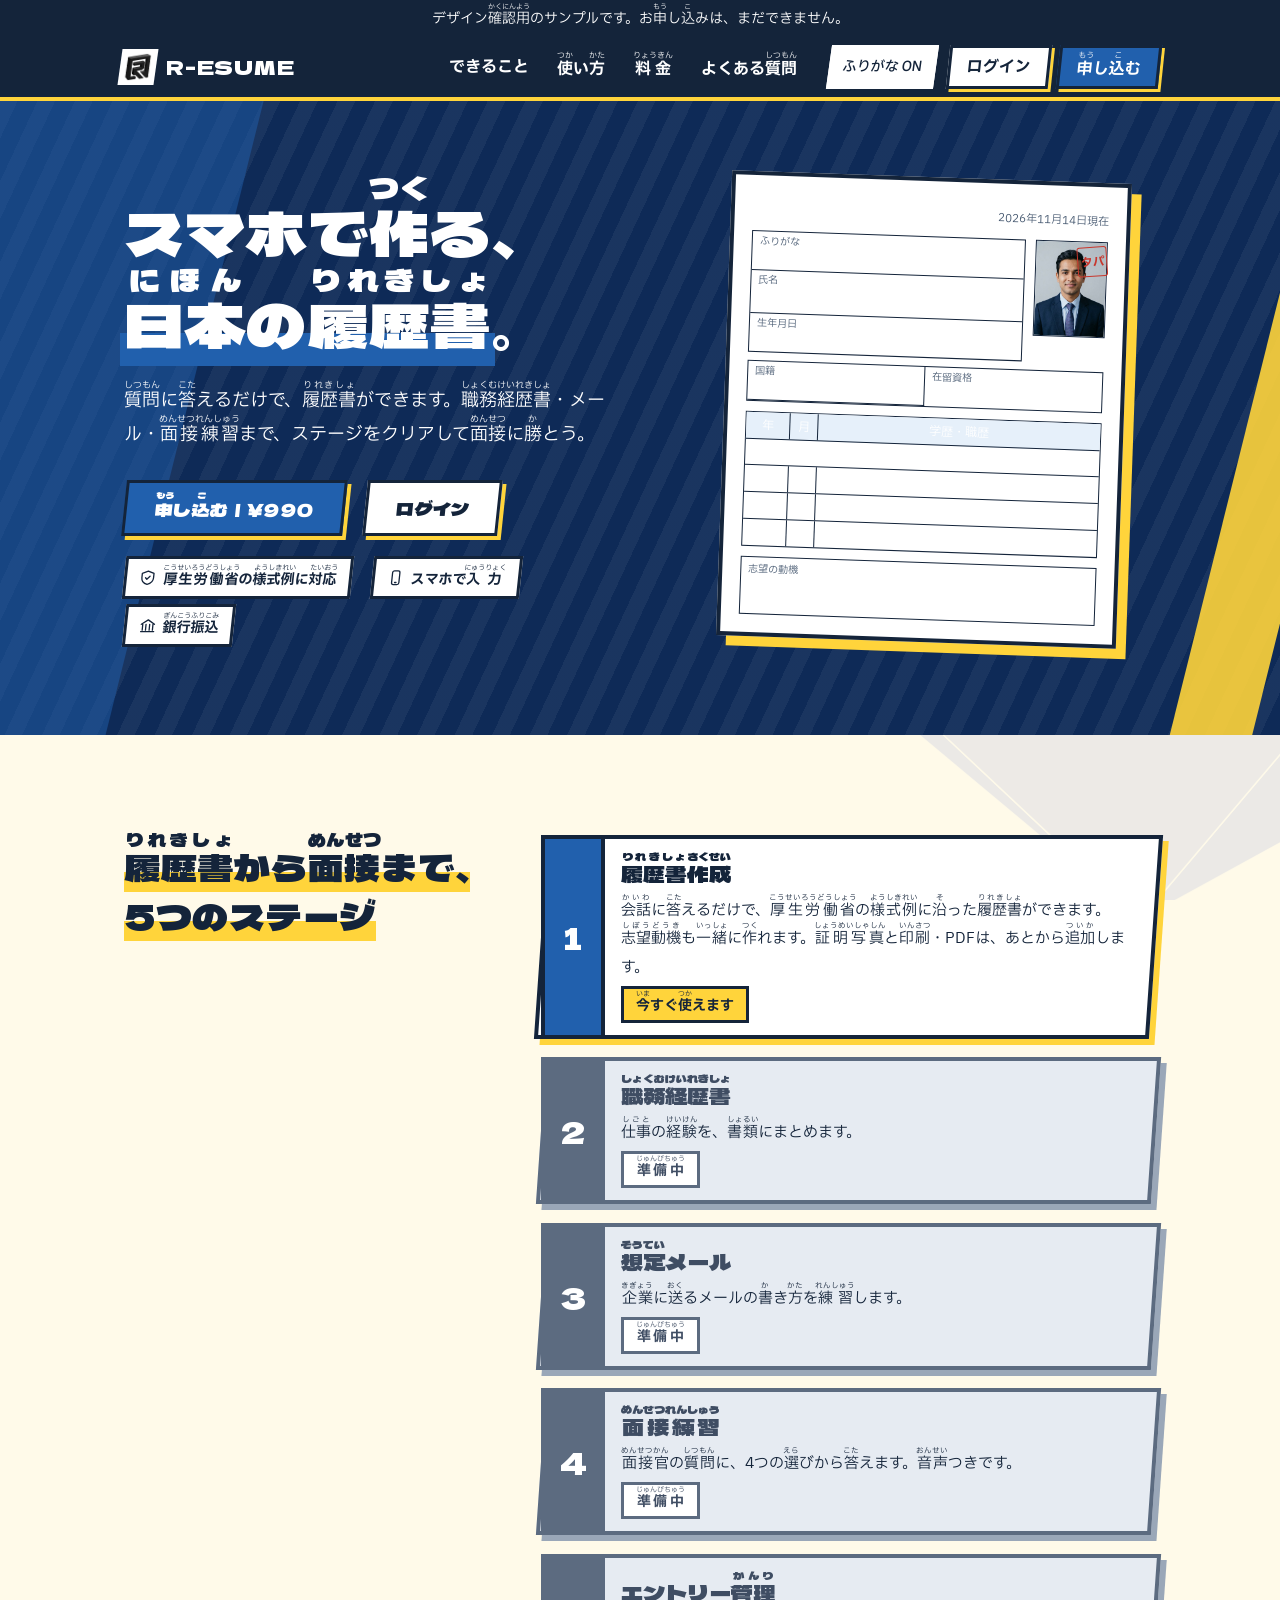
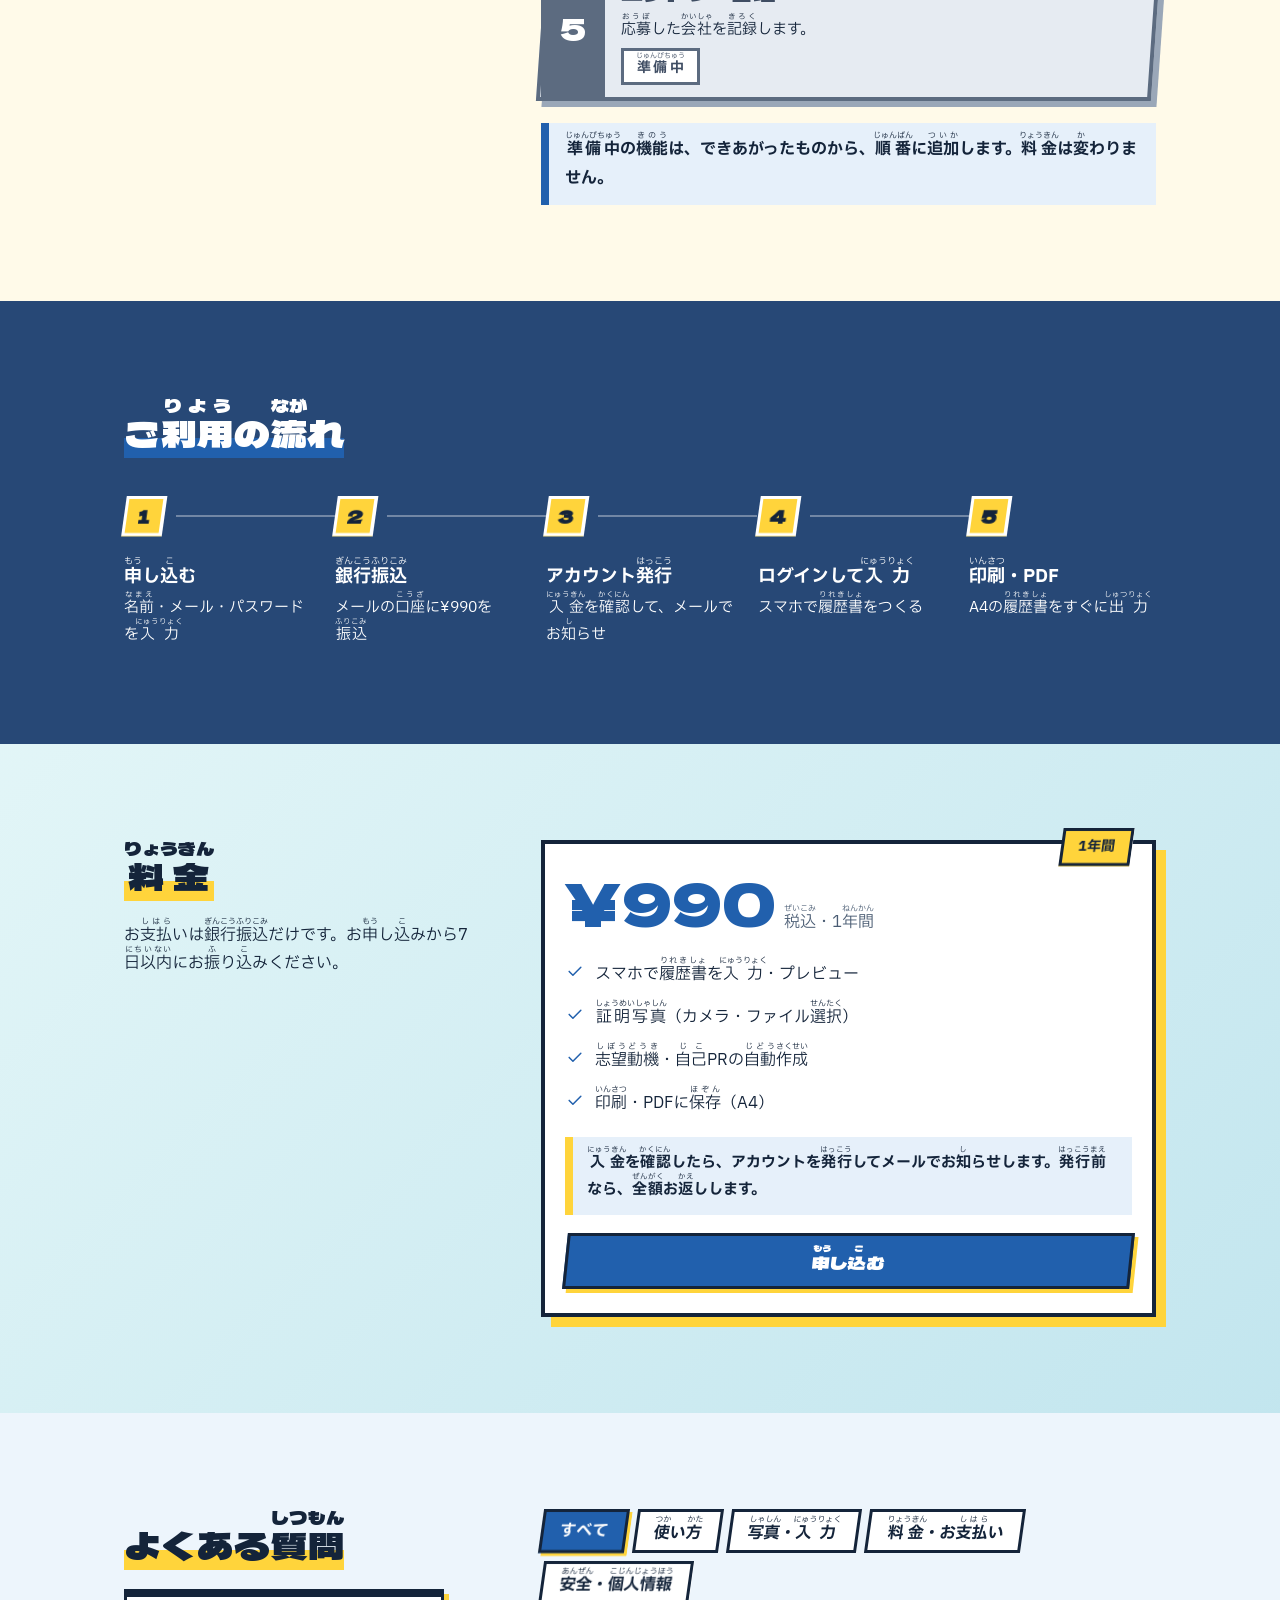
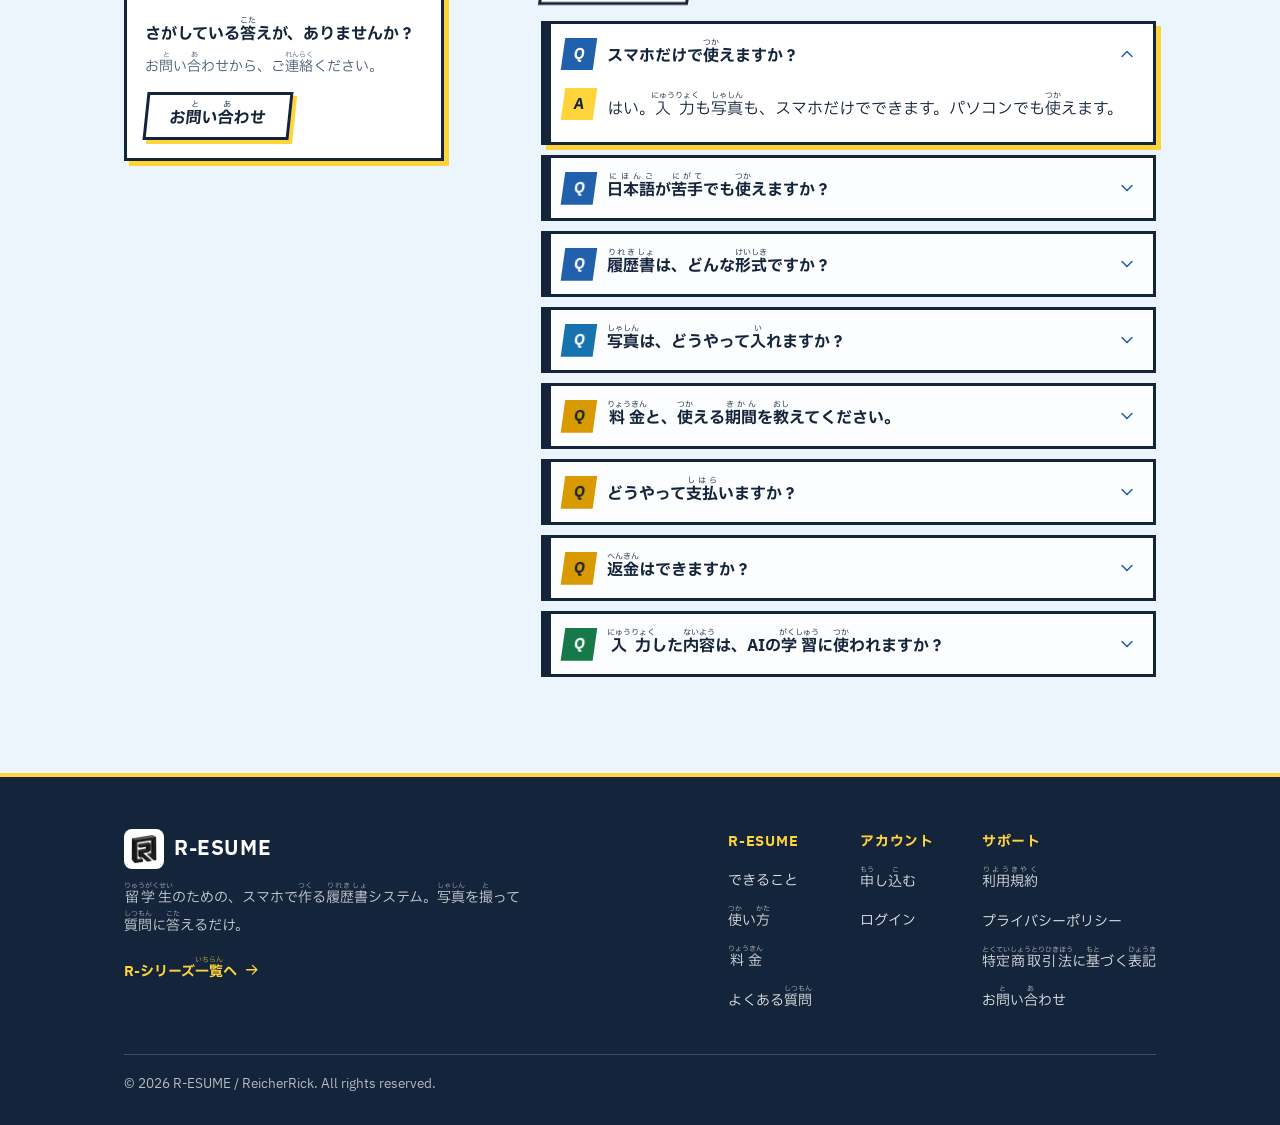
==== frontend/user/index.html @ 4d8dbf8c "管理画面に受講生の詳細履歴書の閲覧お知らせを追加" ====
<!DOCTYPE html>

<html lang="ja">
<head>
<meta charset="utf-8"/>
<meta content="width=device-width, initial-scale=1.0" name="viewport"/>
<meta content="noindex" name="robots"/>
<title data-en="R-ESUME | Automatic resume maker for international students">R-ESUME | 留学生向け 自動履歴書作成システム</title>
<meta content="R-ESUME（レジュメ）は、留学生のための履歴書作成システムです。スマホで写真を撮って、質問に答えるだけ。厚生労働省の様式例に沿った履歴書をつくれます。" name="description"/>
<link href="img/favicon.png" rel="icon" type="image/png"/>
<link href="https://fonts.googleapis.com" rel="preconnect"/>
<link crossorigin="" href="https://fonts.gstatic.com" rel="preconnect"/>
<link href="https://fonts.googleapis.com/css2?family=IBM+Plex+Sans+JP:wght@400;500;700&amp;family=Dela+Gothic+One&amp;display=swap" rel="stylesheet"/>
<link href="css/loading.css?v=20261115c" rel="stylesheet"/>
<link href="css/lp.css?v=20261115c" rel="stylesheet"/>
<link href="css/game.css?v=20261116b" rel="stylesheet"/>
<link href="css/lp-game.css?v=20261116b" rel="stylesheet"/>
<script src="js/i18n.js?v=20261116b"></script>
<script>
        document.documentElement.classList.add('js');
        try { if (localStorage.getItem('resume_furigana') === 'off') document.documentElement.classList.add('furigana-off'); } catch (e) {}
    </script>
</head>
<body>
<script src="js/loading.js?v=20261115c"></script>
<svg aria-hidden="true" class="sprite" height="0" width="0">
<symbol id="i-camera" viewBox="0 0 24 24"><path d="M4 8h3l2-3h6l2 3h3a1 1 0 0 1 1 1v10a1 1 0 0 1-1 1H4a1 1 0 0 1-1-1V9a1 1 0 0 1 1-1z"></path><circle cx="12" cy="13.5" r="3.5"></circle></symbol>
<symbol id="i-steps" viewBox="0 0 24 24"><path d="M9 6h11M9 12h11M9 18h11M4 6l1 1 2-2M4 12l1 1 2-2M4 18l1 1 2-2"></path></symbol>
<symbol id="i-sparkles" viewBox="0 0 24 24"><path d="M12 3l1.8 4.7L18.5 9.5l-4.7 1.8L12 16l-1.8-4.7L5.5 9.5l4.7-1.8z"></path><path d="M19 15l.8 2.2L22 18l-2.2.8L19 21l-.8-2.2L16 18l2.2-.8z"></path></symbol>
<symbol id="i-printer" viewBox="0 0 24 24"><path d="M7 9V3h10v6M7 17H5a2 2 0 0 1-2-2v-4a2 2 0 0 1 2-2h14a2 2 0 0 1 2 2v4a2 2 0 0 1-2 2h-2"></path><rect height="7" rx="1" width="10" x="7" y="14"></rect></symbol>
<symbol id="i-phone" viewBox="0 0 24 24"><rect height="19" rx="2.5" width="10" x="7" y="2.5"></rect><path d="M11 18.5h2"></path></symbol>
<symbol id="i-bank" viewBox="0 0 24 24"><path d="M3 10l9-6 9 6M5 10v8M9.5 10v8M14.5 10v8M19 10v8M3 20h18"></path></symbol>
<symbol id="i-globe" viewBox="0 0 24 24"><circle cx="12" cy="12" r="9"></circle><path d="M3 12h18M12 3c3 3 3 15 0 18M12 3c-3 3-3 15 0 18"></path></symbol>
<symbol id="i-shield" viewBox="0 0 24 24"><path d="M12 3l8 3v6c0 5-3.5 8-8 9-4.5-1-8-4-8-9V6z"></path><path d="M9 12l2 2 4-4"></path></symbol>
<symbol id="i-check" viewBox="0 0 24 24"><path d="M5 12.5l4.5 4.5L19 7.5"></path></symbol>
<symbol id="i-arrow-right" viewBox="0 0 24 24"><path d="M5 12h14M13 6l6 6-6 6"></path></symbol>
<symbol id="i-chevron" viewBox="0 0 24 24"><path d="M6 9l6 6 6-6"></path></symbol>
<symbol id="i-menu" viewBox="0 0 24 24"><path d="M4 7h16M4 12h16M4 17h16"></path></symbol>
<symbol id="i-close" viewBox="0 0 24 24"><path d="M6 6l12 12M18 6L6 18"></path></symbol>
<symbol id="i-user" viewBox="0 0 24 24"><circle cx="12" cy="8" r="4"></circle><path d="M4 21c1.5-4 4.5-6 8-6s6.5 2 8 6"></path></symbol>
</svg>
<canvas aria-hidden="true" id="bg3d"></canvas>
<div class="sample-bar"><span data-l="ja" lang="ja">デザイン<ruby>確認<rt>かくにん</rt></ruby><ruby>用<rt>よう</rt></ruby>のサンプルです。お<ruby>申<rt>もう</rt></ruby>し<ruby>込<rt>こ</rt></ruby>みは、まだできません。</span><span data-l="en" lang="en">Design preview. Applications are not open yet.</span></div>
<header class="site-header">
<div class="header-inner">
<a aria-label="R-ESUME トップへ" class="brand" data-aria-en="Go to the top of R-ESUME" href="#top"><span class="brand-mark"><img alt="" height="28" src="img/logo.png" width="24"/></span><span class="brand-name">R-ESUME</span></a>
<nav aria-label="メニュー" class="main-nav" data-aria-en="Menu">
<a href="#features"><span><span data-l="ja" lang="ja">できること</span><span data-l="en" lang="en">Features</span></span></a>
<a href="#flow"><span><span data-l="ja" lang="ja"><ruby>使<rt>つか</rt></ruby>い<ruby>方<rt>かた</rt></ruby></span><span data-l="en" lang="en">How it works</span></span></a>
<a href="#price"><span><span data-l="ja" lang="ja"><ruby>料金<rt>りょうきん</rt></ruby></span><span data-l="en" lang="en">Price</span></span></a>
<a href="#faq"><span><span data-l="ja" lang="ja">よくある<ruby>質問<rt>しつもん</rt></ruby></span><span data-l="en" lang="en">FAQ</span></span></a>
</nav>
<div class="header-tools" data-skip="">
<button aria-pressed="true" class="furi-btn" id="furiBtn" type="button"><span>ふりがな ON</span></button>
</div>
<div class="header-actions">
<a class="btn btn-secondary header-login" href="login.html"><span><span data-l="ja" lang="ja">ログイン</span><span data-l="en" lang="en">Log in</span></span></a>
<button class="btn header-login" data-open="dlgApply" type="button"><span><span data-l="ja" lang="ja"><ruby>申<rt>もう</rt></ruby>し<ruby>込<rt>こ</rt></ruby>む</span><span data-l="en" lang="en">Apply</span></span></button>
<button aria-controls="mobileMenu" aria-expanded="false" aria-label="メニューを開く" class="icon-btn" data-aria-en="Open the menu" id="menuBtn" type="button">
<svg aria-hidden="true" class="icon"><use href="#i-menu"></use></svg>
</button>
</div>
</div>
<nav aria-label="スマホ用メニュー" class="mobile-menu" data-aria-en="Menu for phones" id="mobileMenu">
<a href="#features"><span><span data-l="ja" lang="ja">できること</span><span data-l="en" lang="en">Features</span></span></a>
<a href="#flow"><span><span data-l="ja" lang="ja"><ruby>使<rt>つか</rt></ruby>い<ruby>方<rt>かた</rt></ruby></span><span data-l="en" lang="en">How it works</span></span></a>
<a href="#price"><span><span data-l="ja" lang="ja"><ruby>料金<rt>りょうきん</rt></ruby></span><span data-l="en" lang="en">Price</span></span></a>
<a href="#faq"><span><span data-l="ja" lang="ja">よくある<ruby>質問<rt>しつもん</rt></ruby></span><span data-l="en" lang="en">FAQ</span></span></a>
<a href="login.html"><span><span data-l="ja" lang="ja">ログイン</span><span data-l="en" lang="en">Log in</span></span></a>
</nav>
</header>
<main id="top">
<section class="hero">
<div class="container hero-grid">
<div data-reveal="left">
<h1><span data-l="ja" lang="ja">スマホで<ruby>作<rt>つく</rt></ruby>る、<br/><span class="hl"><ruby>日本<rt>にほん</rt></ruby>の<ruby>履歴書<rt>りれきしょ</rt></ruby></span>。</span></h1>
<p class="hero-lead"><span data-l="ja" lang="ja"><ruby>質問<rt>しつもん</rt></ruby>に<ruby>答<rt>こた</rt></ruby>えるだけで、<ruby>履歴書<rt>りれきしょ</rt></ruby>ができます。<ruby>職務経歴書<rt>しょくむけいれきしょ</rt></ruby>・メール・<ruby>面接練習<rt>めんせつれんしゅう</rt></ruby>まで、ステージをクリアして<ruby>面接<rt>めんせつ</rt></ruby>に<ruby>勝<rt>か</rt></ruby>とう。</span></p>

<div class="hero-cta">
<button class="btn btn-lg" data-open="dlgApply" type="button"><span><span data-l="ja" lang="ja"><ruby>申<rt>もう</rt></ruby>し<ruby>込<rt>こ</rt></ruby>む｜¥990</span><span data-l="en" lang="en">Apply | ¥990</span></span></button>
<a class="btn btn-lg btn-secondary" href="login.html"><span><span data-l="ja" lang="ja">ログイン</span><span data-l="en" lang="en">Log in</span></span></a>
</div>
<ul class="hero-tags">
<li><svg aria-hidden="true" class="icon"><use href="#i-shield"></use></svg><span><span data-l="ja" lang="ja"><ruby>厚生労働省<rt>こうせいろうどうしょう</rt></ruby>の<ruby>様式例<rt>ようしきれい</rt></ruby>に<ruby>対応<rt>たいおう</rt></ruby></span><span data-l="en" lang="en">Follows the Ministry of Health, Labour and Welfare sample format</span></span></li>
<li><svg aria-hidden="true" class="icon"><use href="#i-phone"></use></svg><span><span data-l="ja" lang="ja">スマホで<ruby>入力<rt>にゅうりょく</rt></ruby></span><span data-l="en" lang="en">Fill it in on your phone</span></span></li>
<li><svg aria-hidden="true" class="icon"><use href="#i-bank"></use></svg><span><span data-l="ja" lang="ja"><ruby>銀行<rt>ぎんこう</rt></ruby><ruby>振込<rt>ふりこみ</rt></ruby></span><span data-l="en" lang="en">Bank transfer</span></span></li>
</ul>
</div>
<div aria-label="履歴書の見本。ネパール出身の学生の例。氏名、写真、国籍、在留資格、学歴・職歴、志望の動機の欄がある" class="hero-visual" data-aria-en="A sample resume for a student from Nepal, with fields for name, photo, nationality, residence status, education and work history, and motivation" data-reveal="right" role="img" style="--d:.15s">
<div aria-hidden="true" class="paper">
<div class="paper-head"><h2>履歴書</h2><span class="paper-date">2026年11月14日現在</span></div>
<div class="paper-id">
<div class="p-box">
<div class="p-cell"><small>ふりがな</small>ラム　バハドゥル　タパ</div>
<div class="p-cell"><small>氏名</small><span class="p-name">RAM BAHADUR THAPA</span>（見本）</div>
<div class="p-cell"><small>生年月日</small>2001年4月1日生</div>
</div>
<div class="p-photo"><div><svg class="icon"><use href="#i-camera"></use></svg><br/>写真<br/>30×40mm</div><img alt="" onerror="this.remove()" src="img/sample-photo.jpg?v=2"/></div>
</div>
<div class="p-box p-grid2" style="margin-top:8px">
<div class="p-cell"><small>国籍</small>ネパール</div>
<div class="p-cell"><small>在留資格</small>留学（〜2027年3月）</div>
</div>
<div class="p-table">
<div class="head"><span>年</span><span>月</span><span>学歴・職歴</span></div>
<div class="sec"><span></span><span></span><span>学歴</span></div>
<div><span>2019</span><span>3</span><span>○○高校（ネパール）卒業</span></div>
<div><span>2025</span><span>4</span><span>○○日本語学校 入学</span></div>
<div><span>2026</span><span>4</span><span>○○専門学校 入学</span></div>
</div>
<div class="p-motive"><small>志望の動機</small>日本で学んだ接客の経験を活かして、…</div>
<span class="seal">タパ</span>
</div>
</div>
</div>
</section>
<section class="section" id="features">
<div class="container section-grid">
<div class="section-head" data-reveal="left">
<h2><span data-l="ja" lang="ja"><ruby>履歴書<rt>りれきしょ</rt></ruby>から<ruby>面接<rt>めんせつ</rt></ruby>まで、5つのステージ</span></h2>

</div>
<div>
<ol class="stages">
<li><div class="stage is-open"><span class="stage-no">1</span><span class="stage-body"><span class="stage-title"><span data-l="ja" lang="ja"><ruby>履歴書<rt>りれきしょ</rt></ruby><ruby>作成<rt>さくせい</rt></ruby></span></span><span class="stage-sub"><span data-l="ja" lang="ja"><ruby>会話<rt>かいわ</rt></ruby>に<ruby>答<rt>こた</rt></ruby>えるだけで、<ruby>厚生労働省<rt>こうせいろうどうしょう</rt></ruby>の<ruby>様式例<rt>ようしきれい</rt></ruby>に<ruby>沿<rt>そ</rt></ruby>った<ruby>履歴書<rt>りれきしょ</rt></ruby>ができます。<ruby>志望動機<rt>しぼうどうき</rt></ruby>も<ruby>一緒<rt>いっしょ</rt></ruby>に<ruby>作<rt>つく</rt></ruby>れます。<ruby>証明写真<rt>しょうめいしゃしん</rt></ruby>と<ruby>印刷<rt>いんさつ</rt></ruby>・PDFは、あとから<ruby>追加<rt>ついか</rt></ruby>します。</span></span><span class="stage-tag"><span data-l="ja" lang="ja"><ruby>今<rt>いま</rt></ruby>すぐ<ruby>使<rt>つか</rt></ruby>えます</span></span></span></div></li>
<li><div class="stage is-soon"><span class="stage-no">2</span><span class="stage-body"><span class="stage-title"><span data-l="ja" lang="ja"><ruby>職務経歴書<rt>しょくむけいれきしょ</rt></ruby></span></span><span class="stage-sub"><span data-l="ja" lang="ja"><ruby>仕事<rt>しごと</rt></ruby>の<ruby>経験<rt>けいけん</rt></ruby>を、<ruby>書類<rt>しょるい</rt></ruby>にまとめます。</span></span><span class="stage-tag"><span data-l="ja" lang="ja"><ruby>準備中<rt>じゅんびちゅう</rt></ruby></span></span></span></div></li>
<li><div class="stage is-soon"><span class="stage-no">3</span><span class="stage-body"><span class="stage-title"><span data-l="ja" lang="ja"><ruby>想定<rt>そうてい</rt></ruby>メール</span></span><span class="stage-sub"><span data-l="ja" lang="ja"><ruby>企業<rt>きぎょう</rt></ruby>に<ruby>送<rt>おく</rt></ruby>るメールの<ruby>書<rt>か</rt></ruby>き<ruby>方<rt>かた</rt></ruby>を<ruby>練習<rt>れんしゅう</rt></ruby>します。</span></span><span class="stage-tag"><span data-l="ja" lang="ja"><ruby>準備中<rt>じゅんびちゅう</rt></ruby></span></span></span></div></li>
<li><div class="stage is-soon"><span class="stage-no">4</span><span class="stage-body"><span class="stage-title"><span data-l="ja" lang="ja"><ruby>面接練習<rt>めんせつれんしゅう</rt></ruby></span></span><span class="stage-sub"><span data-l="ja" lang="ja"><ruby>面接官<rt>めんせつかん</rt></ruby>の<ruby>質問<rt>しつもん</rt></ruby>に、4つの<ruby>選<rt>えら</rt></ruby>びから<ruby>答<rt>こた</rt></ruby>えます。<ruby>音声<rt>おんせい</rt></ruby>つきです。</span></span><span class="stage-tag"><span data-l="ja" lang="ja"><ruby>準備中<rt>じゅんびちゅう</rt></ruby></span></span></span></div></li>
<li><div class="stage is-soon"><span class="stage-no">5</span><span class="stage-body"><span class="stage-title"><span data-l="ja" lang="ja">エントリー<ruby>管理<rt>かんり</rt></ruby></span></span><span class="stage-sub"><span data-l="ja" lang="ja"><ruby>応募<rt>おうぼ</rt></ruby>した<ruby>会社<rt>かいしゃ</rt></ruby>を<ruby>記録<rt>きろく</rt></ruby>します。</span></span><span class="stage-tag"><span data-l="ja" lang="ja"><ruby>準備中<rt>じゅんびちゅう</rt></ruby></span></span></span></div></li>
</ol>
<p class="stage-note"><span data-l="ja" lang="ja"><ruby>準備中<rt>じゅんびちゅう</rt></ruby>の<ruby>機能<rt>きのう</rt></ruby>は、できあがったものから、<ruby>順番<rt>じゅんばん</rt></ruby>に<ruby>追加<rt>ついか</rt></ruby>します。<ruby>料金<rt>りょうきん</rt></ruby>は<ruby>変<rt>か</rt></ruby>わりません。</span></p>
</div>
</div>
</section>
<section class="section bg-dark" id="flow">
<div class="container">
<div class="section-head" data-reveal="left">
<h2><span data-l="ja" lang="ja">ご<ruby>利用<rt>りよう</rt></ruby>の<ruby>流<rt>なが</rt></ruby>れ</span><span data-l="en" lang="en">How it works</span></h2>

</div>
<ol class="flow">
<li data-reveal="up" style="--d:0.00s"><span class="no">1</span><h3><span data-l="ja" lang="ja"><ruby>申<rt>もう</rt></ruby>し<ruby>込<rt>こ</rt></ruby>む</span><span data-l="en" lang="en">Apply</span></h3><p><span data-l="ja" lang="ja"><ruby>名前<rt>なまえ</rt></ruby>・メール・パスワードを<ruby>入力<rt>にゅうりょく</rt></ruby></span><span data-l="en" lang="en">Enter your name, email and a password</span></p></li>
<li data-reveal="up" style="--d:0.10s"><span class="no">2</span><h3><span data-l="ja" lang="ja"><ruby>銀行振込<rt>ぎんこうふりこみ</rt></ruby></span><span data-l="en" lang="en">Bank transfer</span></h3><p><span data-l="ja" lang="ja">メールの<ruby>口座<rt>こうざ</rt></ruby>に¥990を<ruby>振込<rt>ふりこみ</rt></ruby></span><span data-l="en" lang="en">Transfer ¥990 to the account in the email</span></p></li>
<li data-reveal="up" style="--d:0.20s"><span class="no">3</span><h3><span data-l="ja" lang="ja">アカウント<ruby>発行<rt>はっこう</rt></ruby></span><span data-l="en" lang="en">Account issued</span></h3><p><span data-l="ja" lang="ja"><ruby>入金<rt>にゅうきん</rt></ruby>を<ruby>確認<rt>かくにん</rt></ruby>して、メールでお<ruby>知<rt>し</rt></ruby>らせ</span><span data-l="en" lang="en">We confirm your payment and let you know by email</span></p></li>
<li data-reveal="up" style="--d:0.30s"><span class="no">4</span><h3><span data-l="ja" lang="ja">ログインして<ruby>入力<rt>にゅうりょく</rt></ruby></span><span data-l="en" lang="en">Log in and fill in</span></h3><p><span data-l="ja" lang="ja">スマホで<ruby>履歴書<rt>りれきしょ</rt></ruby>をつくる</span><span data-l="en" lang="en">Make your resume on your phone</span></p></li>
<li data-reveal="up" style="--d:0.40s"><span class="no">5</span><h3><span data-l="ja" lang="ja"><ruby>印刷<rt>いんさつ</rt></ruby>・PDF</span><span data-l="en" lang="en">Print or save as PDF</span></h3><p><span data-l="ja" lang="ja">A4の<ruby>履歴書<rt>りれきしょ</rt></ruby>をすぐに<ruby>出力<rt>しゅつりょく</rt></ruby></span><span data-l="en" lang="en">Get your A4 resume right away</span></p></li>
</ol>
</div>
</section>
<section class="section" id="price">
<div class="container section-grid">
<div class="section-head" data-reveal="left">
<h2><span data-l="ja" lang="ja"><ruby>料金<rt>りょうきん</rt></ruby></span><span data-l="en" lang="en">Price</span></h2>

<p style="margin-top:16px;max-width:22em"><span data-l="ja" lang="ja">お<ruby>支払<rt>しはら</rt></ruby>いは<ruby>銀行<rt>ぎんこう</rt></ruby><ruby>振込<rt>ふりこみ</rt></ruby>だけです。お<ruby>申<rt>もう</rt></ruby>し<ruby>込<rt>こ</rt></ruby>みから7<ruby>日以内<rt>にちいない</rt></ruby>にお<ruby>振<rt>ふ</rt></ruby>り<ruby>込<rt>こ</rt></ruby>みください。</span><span data-l="en" lang="en">Payment is by bank transfer only. Please transfer within 7 days of applying.</span></p>
</div>
<div class="price-box" data-reveal="right">
<p class="price-big"><strong>¥990</strong><span><span data-l="ja" lang="ja"><ruby>税込<rt>ぜいこみ</rt></ruby>・1<ruby>年間<rt>ねんかん</rt></ruby></span><span data-l="en" lang="en">Tax included · 1 year</span></span></p>
<ul class="price-list">
<li><svg aria-hidden="true" class="icon"><use href="#i-check"></use></svg><span><span data-l="ja" lang="ja">スマホで<ruby>履歴書<rt>りれきしょ</rt></ruby>を<ruby>入力<rt>にゅうりょく</rt></ruby>・プレビュー</span><span data-l="en" lang="en">Fill in and preview your resume on your phone</span></span></li>
<li><svg aria-hidden="true" class="icon"><use href="#i-check"></use></svg><span><span data-l="ja" lang="ja"><ruby>証明写真<rt>しょうめいしゃしん</rt></ruby>（カメラ・ファイル<ruby>選択<rt>せんたく</rt></ruby>）</span><span data-l="en" lang="en">ID photo (camera or file)</span></span></li>
<li><svg aria-hidden="true" class="icon"><use href="#i-check"></use></svg><span><span data-l="ja" lang="ja"><ruby>志望<rt>しぼう</rt></ruby><ruby>動機<rt>どうき</rt></ruby>・<ruby>自己<rt>じこ</rt></ruby>PRの<ruby>自動<rt>じどう</rt></ruby><ruby>作成<rt>さくせい</rt></ruby></span><span data-l="en" lang="en">Automatic motivation and self-PR</span></span></li>
<li><svg aria-hidden="true" class="icon"><use href="#i-check"></use></svg><span><span data-l="ja" lang="ja"><ruby>印刷<rt>いんさつ</rt></ruby>・PDFに<ruby>保存<rt>ほぞん</rt></ruby>（A4）</span><span data-l="en" lang="en">Print or save as PDF (A4)</span></span></li>
</ul>
<p class="notice"><span data-l="ja" lang="ja"><ruby>入金<rt>にゅうきん</rt></ruby>を<ruby>確認<rt>かくにん</rt></ruby>したら、アカウントを<ruby>発行<rt>はっこう</rt></ruby>してメールでお<ruby>知<rt>し</rt></ruby>らせします。<ruby>発行<rt>はっこう</rt></ruby><ruby>前<rt>まえ</rt></ruby>なら、<ruby>全額<rt>ぜんがく</rt></ruby>お<ruby>返<rt>かえ</rt></ruby>しします。</span><span data-l="en" lang="en">When we confirm your payment, we issue your account and email you. Before the account is issued, we refund the full amount.</span></p>
<button class="btn btn-lg btn-block" data-open="dlgApply" type="button"><span><span data-l="ja" lang="ja"><ruby>申<rt>もう</rt></ruby>し<ruby>込<rt>こ</rt></ruby>む</span><span data-l="en" lang="en">Apply</span></span></button>
</div>
</div>
</section>
<section class="section bg-surface" id="faq">
<div class="container section-grid">
<div class="section-head" data-reveal="down">
<h2><span data-l="ja" lang="ja">よくある<ruby>質問<rt>しつもん</rt></ruby></span><span data-l="en" lang="en">FAQ</span></h2>

<div class="help-card">
<p class="help-title"><span data-l="ja" lang="ja">さがしている<ruby>答<rt>こた</rt></ruby>えが、ありませんか？</span><span data-l="en" lang="en">Cannot find your answer?</span></p>
<p class="help-text"><span data-l="ja" lang="ja">お<ruby>問<rt>と</rt></ruby>い<ruby>合<rt>あ</rt></ruby>わせから、ご<ruby>連絡<rt>れんらく</rt></ruby>ください。</span><span data-l="en" lang="en">Please contact us.</span></p>
<a class="btn btn-secondary" href="https://jprojectsriki-cpu.github.io/rikis_collection/#contact"><span><span data-l="ja" lang="ja">お<ruby>問<rt>と</rt></ruby>い<ruby>合<rt>あ</rt></ruby>わせ</span><span data-l="en" lang="en">Contact</span></span></a>
</div>
</div>
<div>
<div aria-label="質問のしぼりこみ" class="chips" data-aria-en="Filter the questions" role="group">
<button aria-pressed="true" class="chip is-on" data-filter="all" type="button"><span data-l="ja" lang="ja">すべて</span><span data-l="en" lang="en">All</span></button>
<button aria-pressed="false" class="chip" data-filter="use" type="button"><span data-l="ja" lang="ja"><ruby>使<rt>つか</rt></ruby>い<ruby>方<rt>かた</rt></ruby></span><span data-l="en" lang="en">How it works</span></button>
<button aria-pressed="false" class="chip" data-filter="photo" type="button"><span data-l="ja" lang="ja"><ruby>写真<rt>しゃしん</rt></ruby>・<ruby>入力<rt>にゅうりょく</rt></ruby></span><span data-l="en" lang="en">Photo and input</span></button>
<button aria-pressed="false" class="chip" data-filter="pay" type="button"><span data-l="ja" lang="ja"><ruby>料金<rt>りょうきん</rt></ruby>・お<ruby>支払<rt>しはら</rt></ruby>い</span><span data-l="en" lang="en">Price and payment</span></button>
<button aria-pressed="false" class="chip" data-filter="safe" type="button"><span data-l="ja" lang="ja"><ruby>安全<rt>あんぜん</rt></ruby>・<ruby>個人情報<rt>こじんじょうほう</rt></ruby></span><span data-l="en" lang="en">Safety and privacy</span></button>
</div>
<div class="faq">
<details class="qa" data-cat="use" data-reveal="left" open="" style="--d:0.00s"><summary><span aria-hidden="true" class="q-badge">Q</span><span class="q-text"><span data-l="ja" lang="ja">スマホだけで<ruby>使<rt>つか</rt></ruby>えますか？</span><span data-l="en" lang="en">Can I use it only on my phone?</span></span><svg aria-hidden="true" class="icon"><use href="#i-chevron"></use></svg></summary>
<div class="ans"><span aria-hidden="true" class="a-badge">A</span><p><span data-l="ja" lang="ja">はい。<ruby>入力<rt>にゅうりょく</rt></ruby>も<ruby>写真<rt>しゃしん</rt></ruby>も、スマホだけでできます。パソコンでも<ruby>使<rt>つか</rt></ruby>えます。</span><span data-l="en" lang="en">Yes. You can do everything on your smartphone. A PC also works.</span></p></div></details>
<details class="qa" data-cat="use" data-reveal="right" style="--d:0.06s"><summary><span aria-hidden="true" class="q-badge">Q</span><span class="q-text"><span data-l="ja" lang="ja"><ruby>日本語<rt>にほんご</rt></ruby>が<ruby>苦手<rt>にがて</rt></ruby>でも<ruby>使<rt>つか</rt></ruby>えますか？</span><span data-l="en" lang="en">Can I use it if my Japanese is weak?</span></span><svg aria-hidden="true" class="icon"><use href="#i-chevron"></use></svg></summary>
<div class="ans"><span aria-hidden="true" class="a-badge">A</span><p><span data-l="ja" lang="ja">画面は<ruby>日本語<rt>にほんご</rt></ruby>です。<ruby>漢字<rt>かんじ</rt></ruby>には、ふりがなが<ruby>付<rt>つ</rt></ruby>いています。ボタンで、いつでも<ruby>消<rt>け</rt></ruby>せます。</span><span data-l="en" lang="en">You can switch the screens between Japanese and English. In Japanese mode, you can turn furigana on and off with the button at the top.</span></p></div></details>
<details class="qa" data-cat="use" data-reveal="left" style="--d:0.12s"><summary><span aria-hidden="true" class="q-badge">Q</span><span class="q-text"><span data-l="ja" lang="ja"><ruby>履歴書<rt>りれきしょ</rt></ruby>は、どんな<ruby>形式<rt>けいしき</rt></ruby>ですか？</span><span data-l="en" lang="en">What format is the resume?</span></span><svg aria-hidden="true" class="icon"><use href="#i-chevron"></use></svg></summary>
<div class="ans"><span aria-hidden="true" class="a-badge">A</span><p><span data-l="ja" lang="ja"><ruby>厚生労働省<rt>こうせいろうどうしょう</rt></ruby>の「<ruby>履歴書<rt>りれきしょ</rt></ruby><ruby>様式例<rt>ようしきれい</rt></ruby>」（A4）に<ruby>沿<rt>そ</rt></ruby>っています。<ruby>性別<rt>せいべつ</rt></ruby><ruby>欄<rt>らん</rt></ruby>は<ruby>任意<rt>にんい</rt></ruby>で、<ruby>通勤時間<rt>つうきんじかん</rt></ruby>・<ruby>扶養家族<rt>ふようかぞく</rt></ruby>・<ruby>配偶者<rt>はいぐうしゃ</rt></ruby>の<ruby>欄<rt>らん</rt></ruby>はありません。</span><span data-l="en" lang="en">It follows the sample resume format of Japan's Ministry of Health, Labour and Welfare (A4). The gender field is optional.</span></p></div></details>
<details class="qa" data-cat="photo" data-reveal="right" style="--d:0.00s"><summary><span aria-hidden="true" class="q-badge">Q</span><span class="q-text"><span data-l="ja" lang="ja"><ruby>写真<rt>しゃしん</rt></ruby>は、どうやって<ruby>入<rt>い</rt></ruby>れますか？</span><span data-l="en" lang="en">How do I add my photo?</span></span><svg aria-hidden="true" class="icon"><use href="#i-chevron"></use></svg></summary>
<div class="ans"><span aria-hidden="true" class="a-badge">A</span><p><span data-l="ja" lang="ja">「カメラで<ruby>撮<rt>と</rt></ruby>る」か「<ruby>写真<rt>しゃしん</rt></ruby>を<ruby>選<rt>えら</rt></ruby>ぶ」のどちらかを<ruby>選<rt>えら</rt></ruby>びます。LINEなどのアプリの<ruby>中<rt>なか</rt></ruby>でカメラが<ruby>使<rt>つか</rt></ruby>えないときは、「<ruby>写真<rt>しゃしん</rt></ruby>を<ruby>選<rt>えら</rt></ruby>ぶ」を<ruby>使<rt>つか</rt></ruby>ってください。</span><span data-l="en" lang="en">Choose "take a photo" or "choose a photo". If the camera does not work inside an app such as LINE, please choose a photo from your files.</span></p></div></details>
<details class="qa" data-cat="pay" data-reveal="left" style="--d:0.06s"><summary><span aria-hidden="true" class="q-badge">Q</span><span class="q-text"><span data-l="ja" lang="ja"><ruby>料金<rt>りょうきん</rt></ruby>と、<ruby>使<rt>つか</rt></ruby>える<ruby>期間<rt>きかん</rt></ruby>を<ruby>教<rt>おし</rt></ruby>えてください。</span><span data-l="en" lang="en">What is the price, and how long can I use it?</span></span><svg aria-hidden="true" class="icon"><use href="#i-chevron"></use></svg></summary>
<div class="ans"><span aria-hidden="true" class="a-badge">A</span><p><span data-l="ja" lang="ja">¥990（<ruby>税込<rt>ぜいこみ</rt></ruby>）で、アカウントを<ruby>発行<rt>はっこう</rt></ruby>した<ruby>日<rt>ひ</rt></ruby>から1<ruby>年間<rt>ねんかん</rt></ruby>ご<ruby>利用<rt>りよう</rt></ruby>いただけます。</span><span data-l="en" lang="en">990 yen (tax included) for 1 year from the day your account is issued.</span></p></div></details>
<details class="qa" data-cat="pay" data-reveal="right" style="--d:0.12s"><summary><span aria-hidden="true" class="q-badge">Q</span><span class="q-text"><span data-l="ja" lang="ja">どうやって<ruby>支払<rt>しはら</rt></ruby>いますか？</span><span data-l="en" lang="en">How do I pay?</span></span><svg aria-hidden="true" class="icon"><use href="#i-chevron"></use></svg></summary>
<div class="ans"><span aria-hidden="true" class="a-badge">A</span><p><span data-l="ja" lang="ja"><ruby>銀行<rt>ぎんこう</rt></ruby><ruby>振込<rt>ふりこみ</rt></ruby>だけです。お<ruby>申<rt>もう</rt></ruby>し<ruby>込<rt>こ</rt></ruby>みから7<ruby>日以内<rt>にちいない</rt></ruby>にお<ruby>振<rt>ふ</rt></ruby>り<ruby>込<rt>こ</rt></ruby>みください。<ruby>入金<rt>にゅうきん</rt></ruby>を<ruby>確認<rt>かくにん</rt></ruby>したら、アカウントを<ruby>発行<rt>はっこう</rt></ruby>してメールでお<ruby>知<rt>し</rt></ruby>らせします。</span><span data-l="en" lang="en">Bank transfer only. Please pay within 7 days of applying. We will email you when your account is ready.</span></p></div></details>
<details class="qa" data-cat="pay" data-reveal="left" style="--d:0.00s"><summary><span aria-hidden="true" class="q-badge">Q</span><span class="q-text"><span data-l="ja" lang="ja"><ruby>返金<rt>へんきん</rt></ruby>はできますか？</span><span data-l="en" lang="en">Can I get a refund?</span></span><svg aria-hidden="true" class="icon"><use href="#i-chevron"></use></svg></summary>
<div class="ans"><span aria-hidden="true" class="a-badge">A</span><p><span data-l="ja" lang="ja">アカウントを<ruby>発行<rt>はっこう</rt></ruby>する<ruby>前<rt>まえ</rt></ruby>なら、<ruby>全額<rt>ぜんがく</rt></ruby>お<ruby>返<rt>かえ</rt></ruby>しします。<ruby>発行<rt>はっこう</rt></ruby><ruby>後<rt>ご</rt></ruby>は、<ruby>原則<rt>げんそく</rt></ruby>としてお<ruby>返<rt>かえ</rt></ruby>しできません。</span><span data-l="en" lang="en">Before your account is issued, we refund the full amount. After it is issued, refunds are not available in principle.</span></p></div></details>
<details class="qa" data-cat="safe" data-reveal="right" style="--d:0.06s"><summary><span aria-hidden="true" class="q-badge">Q</span><span class="q-text"><span data-l="ja" lang="ja"><ruby>入力<rt>にゅうりょく</rt></ruby>した<ruby>内容<rt>ないよう</rt></ruby>は、AIの<ruby>学習<rt>がくしゅう</rt></ruby>に<ruby>使<rt>つか</rt></ruby>われますか？</span><span data-l="en" lang="en">Is what I enter used to train AI?</span></span><svg aria-hidden="true" class="icon"><use href="#i-chevron"></use></svg></summary>
<div class="ans"><span aria-hidden="true" class="a-badge">A</span><p><span data-l="ja" lang="ja">いいえ。<ruby>入力<rt>にゅうりょく</rt></ruby>した<ruby>内容<rt>ないよう</rt></ruby>は、AIの<ruby>学習<rt>がくしゅう</rt></ruby>には<ruby>使<rt>つか</rt></ruby>いません。</span><span data-l="en" lang="en">No. What you enter is not used to train AI.</span></p></div></details>
</div>
</div>
</div>
</section>
</main>
<footer class="site-footer">
<div class="container">
<div class="footer-grid">
<div class="footer-brand">
<div class="footer-logo">
<span class="brand-mark is-small"><img alt="" height="30" src="img/logo.png" width="26"/></span>
<span class="brand-name">R-ESUME</span>
</div>
<p><span data-l="ja" lang="ja"><ruby>留学生<rt>りゅうがくせい</rt></ruby>のための、スマホで<ruby>作<rt>つく</rt></ruby>る<ruby>履歴書<rt>りれきしょ</rt></ruby>システム。<ruby>写真<rt>しゃしん</rt></ruby>を<ruby>撮<rt>と</rt></ruby>って<ruby>質問<rt>しつもん</rt></ruby>に<ruby>答<rt>こた</rt></ruby>えるだけ。</span><span data-l="en" lang="en">A resume system for international students. Take a photo, answer a few questions, and make your resume on your phone.</span></p>
<a class="footer-series" href="https://jprojectsriki-cpu.github.io/rikis_collection/"><span><span data-l="ja" lang="ja">R-シリーズ<ruby>一覧<rt>いちらん</rt></ruby>へ</span><span data-l="en" lang="en">See all R-SERIES</span></span><svg aria-hidden="true" class="icon"><use href="#i-arrow-right"></use></svg></a>
</div>
<div class="footer-col">
<p class="footer-head">R-ESUME</p>
<ul>
<li><a href="#features"><span data-l="ja" lang="ja">できること</span><span data-l="en" lang="en">Features</span></a></li>
<li><a href="#flow"><span data-l="ja" lang="ja"><ruby>使<rt>つか</rt></ruby>い<ruby>方<rt>かた</rt></ruby></span><span data-l="en" lang="en">How it works</span></a></li>
<li><a href="#price"><span data-l="ja" lang="ja"><ruby>料金<rt>りょうきん</rt></ruby></span><span data-l="en" lang="en">Price</span></a></li>
<li><a href="#faq"><span data-l="ja" lang="ja">よくある<ruby>質問<rt>しつもん</rt></ruby></span><span data-l="en" lang="en">FAQ</span></a></li>
</ul>
</div>
<div class="footer-col">
<p class="footer-head"><span data-l="ja" lang="ja">アカウント</span><span data-l="en" lang="en">Account</span></p>
<ul>
<li><button data-open="dlgApply" type="button"><span data-l="ja" lang="ja"><ruby>申<rt>もう</rt></ruby>し<ruby>込<rt>こ</rt></ruby>む</span><span data-l="en" lang="en">Apply</span></button></li>
<li><a href="login.html"><span data-l="ja" lang="ja">ログイン</span><span data-l="en" lang="en">Log in</span></a></li>
</ul>
</div>
<div class="footer-col">
<p class="footer-head"><span data-l="ja" lang="ja">サポート</span><span data-l="en" lang="en">Support</span></p>
<ul>
<li><button data-open="dlgTerms" type="button"><span data-l="ja" lang="ja"><ruby>利用<rt>りよう</rt></ruby><ruby>規約<rt>きやく</rt></ruby></span><span data-l="en" lang="en">Terms of use</span></button></li>
<li><button data-open="dlgPrivacy" type="button"><span data-l="ja" lang="ja">プライバシーポリシー</span><span data-l="en" lang="en">Privacy policy</span></button></li>
<li><button data-open="dlgLaw" type="button"><span data-l="ja" lang="ja"><ruby>特定<rt>とくてい</rt></ruby><ruby>商取引法<rt>しょうとりひきほう</rt></ruby>に<ruby>基<rt>もと</rt></ruby>づく<ruby>表記<rt>ひょうき</rt></ruby></span><span data-l="en" lang="en">Notation based on the Specified Commercial Transactions Act</span></button></li>
<li><a href="https://jprojectsriki-cpu.github.io/rikis_collection/#contact"><span data-l="ja" lang="ja">お<ruby>問<rt>と</rt></ruby>い<ruby>合<rt>あ</rt></ruby>わせ</span><span data-l="en" lang="en">Contact</span></a></li>
</ul>
</div>
</div>
<p class="copyright">© 2026 R-ESUME / ReicherRick. All rights reserved.</p>
</div>
</footer>
<!-- 申込ダイアログ -->
<dialog aria-labelledby="dlgApplyTitle" id="dlgApply">
<div class="dlg-head"><h2 id="dlgApplyTitle"><span data-l="ja" lang="ja">お<ruby>申<rt>もう</rt></ruby>し<ruby>込<rt>こ</rt></ruby>み</span><span data-l="en" lang="en">Apply</span></h2><button aria-label="閉じる" class="dlg-close" data-aria-en="Close" data-close="" type="button"><svg aria-hidden="true" class="icon"><use href="#i-close"></use></svg></button></div>
<form class="dlg-body" id="applyForm" novalidate="">
<div class="pay-mini"><span data-l="ja" lang="ja">R-ESUME（1<ruby>年間<rt>ねんかん</rt></ruby>）：<strong>¥990（<ruby>税込<rt>ぜいこみ</rt></ruby>）</strong>／お<ruby>支払<rt>しはら</rt></ruby>いは<ruby>銀行<rt>ぎんこう</rt></ruby><ruby>振込<rt>ふりこみ</rt></ruby>のみ</span><span data-l="en" lang="en">R-ESUME (1 year): ¥990 (tax included) / Payment by bank transfer only</span></div>
<div class="field">
<label for="apName"><span data-l="ja" lang="ja">お<ruby>名前<rt>なまえ</rt></ruby></span><span data-l="en" lang="en">Name</span></label>
<input autocomplete="name" id="apName" maxlength="50" name="name" required="" type="text"/>
</div>
<div class="field">
<label for="apEmail"><span data-l="ja" lang="ja">メールアドレス</span><span data-l="en" lang="en">Email</span></label>
<input autocomplete="email" id="apEmail" inputmode="email" maxlength="200" name="email" required="" type="email"/>
<p class="hint"><span data-l="ja" lang="ja"><ruby>受付<rt>うけつけ</rt></ruby>メールと、アカウント<ruby>発行<rt>はっこう</rt></ruby>のお<ruby>知<rt>し</rt></ruby>らせが<ruby>届<rt>とど</rt></ruby>きます。</span><span data-l="en" lang="en">We will send you emails here.</span></p>
</div>
<div class="field">
<label for="apPass"><span data-l="ja" lang="ja">パスワード</span><span data-l="en" lang="en">Password</span></label>
<input autocomplete="new-password" id="apPass" maxlength="64" minlength="8" name="password" required="" type="password"/>
<p class="hint"><span data-l="ja" lang="ja">8〜64<ruby>文字<rt>もじ</rt></ruby>。ログインのときに<ruby>使<rt>つか</rt></ruby>います。</span><span data-l="en" lang="en">8–64 characters. You will use it to log in.</span></p>
</div>
<div aria-hidden="true" class="hp"><label>website<input autocomplete="off" name="website" tabindex="-1" type="text"/></label></div>
<p aria-live="polite" class="form-msg" id="applyMsg" role="status"></p>
<button class="btn btn-lg btn-block" id="applyBtn" type="submit"><span><span data-l="ja" lang="ja"><ruby>申<rt>もう</rt></ruby>し<ruby>込<rt>こ</rt></ruby>む</span><span data-l="en" lang="en">Apply</span></span></button>
</form>
</dialog>
<!-- 特商法 -->
<dialog aria-labelledby="dlgLawTitle" id="dlgLaw">
<div class="dlg-head"><h2 id="dlgLawTitle"><span data-l="ja" lang="ja"><ruby>特定<rt>とくてい</rt></ruby><ruby>商取引法<rt>しょうとりひきほう</rt></ruby>に<ruby>基<rt>もと</rt></ruby>づく<ruby>表記<rt>ひょうき</rt></ruby></span><span data-l="en" lang="en">Notation based on the Specified Commercial Transactions Act</span></h2><button aria-label="閉じる" class="dlg-close" data-aria-en="Close" data-close="" type="button"><svg aria-hidden="true" class="icon"><use href="#i-close"></use></svg></button></div>
<div class="dlg-body"><dl>
<dt><span data-l="ja" lang="ja"><ruby>販売<rt>はんばい</rt></ruby><ruby>事業者名<rt>じぎょうしゃめい</rt></ruby></span><span data-l="en" lang="en">Seller</span></dt><dd>ReicherRick</dd>
<dt><span data-l="ja" lang="ja"><ruby>代表者<rt>だいひょうしゃ</rt></ruby></span><span data-l="en" lang="en">Representative</span></dt><dd><span data-l="ja" lang="ja"><ruby>中村<rt>なかむら</rt></ruby> <ruby>力<rt>りき</rt></ruby></span><span data-l="en" lang="en">Riki Nakamura</span></dd>
<dt><span data-l="ja" lang="ja"><ruby>所在地<rt>しょざいち</rt></ruby></span><span data-l="en" lang="en">Address</span></dt><dd><span data-l="ja" lang="ja">〒902-0062 <ruby>沖縄県那覇市字松川<rt>おきなわけんなはしあざまつかわ</rt></ruby>362<ruby>番地<rt>ばんち</rt></ruby>9　シティテラス<ruby>松川<rt>まつかわ</rt></ruby>402<ruby>号<rt>ごう</rt></ruby></span><span data-l="en" lang="en">402 City Terrace Matsukawa, 362-9 Aza Matsukawa, Naha-shi, Okinawa 902-0062, Japan</span></dd>
<dt><span data-l="ja" lang="ja"><ruby>電話番号<rt>でんわばんごう</rt></ruby></span><span data-l="en" lang="en">Phone</span></dt><dd>080-9107-4916</dd>
<dt><span data-l="ja" lang="ja"><ruby>販売<rt>はんばい</rt></ruby><ruby>価格<rt>かかく</rt></ruby></span><span data-l="en" lang="en">Price</span></dt><dd><span data-l="ja" lang="ja">¥990（<ruby>税込<rt>ぜいこみ</rt></ruby>・1<ruby>年間<rt>ねんかん</rt></ruby>）</span><span data-l="en" lang="en">¥990 (tax included, 1 year)</span></dd>
<dt><span data-l="ja" lang="ja">お<ruby>支払<rt>しはら</rt></ruby>い<ruby>方法<rt>ほうほう</rt></ruby></span><span data-l="en" lang="en">Payment method</span></dt><dd><span data-l="ja" lang="ja"><ruby>銀行<rt>ぎんこう</rt></ruby><ruby>振込<rt>ふりこみ</rt></ruby>のみ（<ruby>振込<rt>ふりこみ</rt></ruby><ruby>手数料<rt>てすうりょう</rt></ruby>はお<ruby>客様<rt>きゃくさま</rt></ruby>のご<ruby>負担<rt>ふたん</rt></ruby>）</span><span data-l="en" lang="en">Bank transfer only (the customer pays the transfer fee)</span></dd>
<dt><span data-l="ja" lang="ja">お<ruby>支払<rt>しはら</rt></ruby>い<ruby>時期<rt>じき</rt></ruby></span><span data-l="en" lang="en">Payment deadline</span></dt><dd><span data-l="ja" lang="ja">お<ruby>申<rt>もう</rt></ruby>し<ruby>込<rt>こ</rt></ruby>みから7<ruby>日以内<rt>にちいない</rt></ruby></span><span data-l="en" lang="en">Within 7 days of applying</span></dd>
<dt><span data-l="ja" lang="ja">サービスの<ruby>提供<rt>ていきょう</rt></ruby><ruby>時期<rt>じき</rt></ruby></span><span data-l="en" lang="en">When the service starts</span></dt><dd><span data-l="ja" lang="ja"><ruby>入金<rt>にゅうきん</rt></ruby>を<ruby>確認<rt>かくにん</rt></ruby>し、アカウントを<ruby>発行<rt>はっこう</rt></ruby>した<ruby>時点<rt>じてん</rt></ruby>から、1<ruby>年間<rt>ねんかん</rt></ruby>ご<ruby>利用<rt>りよう</rt></ruby>いただけます。</span><span data-l="en" lang="en">You can use the service for 1 year from the time we confirm your payment and issue your account.</span></dd>
<dt><span data-l="ja" lang="ja"><ruby>返金<rt>へんきん</rt></ruby></span><span data-l="en" lang="en">Refunds</span></dt><dd><span data-l="ja" lang="ja">アカウント<ruby>発行<rt>はっこう</rt></ruby><ruby>前<rt>まえ</rt></ruby>は<ruby>全額<rt>ぜんがく</rt></ruby>を<ruby>返金<rt>へんきん</rt></ruby>します。<ruby>発行<rt>はっこう</rt></ruby><ruby>後<rt>ご</rt></ruby>は、<ruby>原則<rt>げんそく</rt></ruby>として<ruby>返金<rt>へんきん</rt></ruby>できません。</span><span data-l="en" lang="en">We refund the full amount before the account is issued. In principle, we cannot refund after the account is issued.</span></dd>
</dl></div>
</dialog>
<dialog aria-labelledby="dlgTermsTitle" id="dlgTerms">
<div class="dlg-head"><h2 id="dlgTermsTitle"><span data-l="ja" lang="ja"><ruby>利用<rt>りよう</rt></ruby><ruby>規約<rt>きやく</rt></ruby></span><span data-l="en" lang="en">Terms of use</span></h2><button aria-label="閉じる" class="dlg-close" data-aria-en="Close" data-close="" type="button"><svg aria-hidden="true" class="icon"><use href="#i-close"></use></svg></button></div>
<div class="dlg-body"><p class="legal-date"><span data-l="ja" lang="ja"><ruby>制定<rt>せいてい</rt></ruby>：2026<ruby>年<rt>ねん</rt></ruby>11<ruby>月<rt>がつ</rt></ruby><ruby>14日<rt>じゅうよっか</rt></ruby></span><span data-l="en" lang="en">Established: November 14, 2026</span></p><p><span data-l="ja" lang="ja">この<ruby>規約<rt>きやく</rt></ruby>は、ReicherRick（<ruby>以下<rt>いか</rt></ruby>「<ruby>運営者<rt>うんえいしゃ</rt></ruby>」）が<ruby>提供<rt>ていきょう</rt></ruby>する「R-ESUME」（<ruby>留学生<rt>りゅうがくせい</rt></ruby><ruby>向<rt>む</rt></ruby>けの<ruby>自動<rt>じどう</rt></ruby><ruby>履歴書<rt>りれきしょ</rt></ruby><ruby>作成<rt>さくせい</rt></ruby>システム。<ruby>以下<rt>いか</rt></ruby>「<ruby>本<rt>ほん</rt></ruby>サービス」）を<ruby>使<rt>つか</rt></ruby>うときの<ruby>条件<rt>じょうけん</rt></ruby>を<ruby>定<rt>さだ</rt></ruby>めたものです。お<ruby>申<rt>もう</rt></ruby>し<ruby>込<rt>こ</rt></ruby>みの<ruby>時点<rt>じてん</rt></ruby>で、この<ruby>規約<rt>きやく</rt></ruby>に<ruby>同意<rt>どうい</rt></ruby>したものとします。</span><span data-l="en" lang="en">These terms set the conditions for using "R-ESUME" (an automatic resume-making system for international students; the "Service"), provided by ReicherRick (the "Operator"). By applying, you agree to these terms.</span></p><section class="legal-sec"><h3><span data-l="ja" lang="ja"><ruby>第<rt>だい</rt></ruby>1<ruby>条<rt>じょう</rt></ruby>（<ruby>契約<rt>けいやく</rt></ruby>の<ruby>成立<rt>せいりつ</rt></ruby>）</span><span data-l="en" lang="en">Article 1 (Formation of the contract)</span></h3><ol><li><span data-l="ja" lang="ja">お<ruby>申<rt>もう</rt></ruby>し<ruby>込<rt>こ</rt></ruby>みのあと、<ruby>運営者<rt>うんえいしゃ</rt></ruby>が<ruby>入金<rt>にゅうきん</rt></ruby>を<ruby>確認<rt>かくにん</rt></ruby>し、アカウントを<ruby>発行<rt>はっこう</rt></ruby>した<ruby>時点<rt>じてん</rt></ruby>で、<ruby>利用契約<rt>りようけいやく</rt></ruby>が<ruby>成立<rt>せいりつ</rt></ruby>します。</span><span data-l="en" lang="en">The contract is formed when the Operator confirms your payment and issues your account.</span></li><li><span data-l="ja" lang="ja"><ruby>次<rt>つぎ</rt></ruby>の<ruby>場合<rt>ばあい</rt></ruby>、<ruby>運営者<rt>うんえいしゃ</rt></ruby>はお<ruby>申<rt>もう</rt></ruby>し<ruby>込<rt>こ</rt></ruby>みをお<ruby>断<rt>ことわ</rt></ruby>りすることがあります。うその<ruby>情報<rt>じょうほう</rt></ruby>での<ruby>申込<rt>もうしこみ</rt></ruby>、<ruby>過去<rt>かこ</rt></ruby>に<ruby>規約<rt>きやく</rt></ruby>へ<ruby>違反<rt>いはん</rt></ruby>したことがある<ruby>場合<rt>ばあい</rt></ruby>、その<ruby>他<rt>ほか</rt></ruby>、<ruby>運営者<rt>うんえいしゃ</rt></ruby>が<ruby>不適当<rt>ふてきとう</rt></ruby>と<ruby>判断<rt>はんだん</rt></ruby>した<ruby>場合<rt>ばあい</rt></ruby>。</span><span data-l="en" lang="en">The Operator may decline an application in these cases: false information, a past violation of these terms, or any other case the Operator finds inappropriate.</span></li></ol></section><section class="legal-sec"><h3><span data-l="ja" lang="ja"><ruby>第<rt>だい</rt></ruby>2<ruby>条<rt>じょう</rt></ruby>（<ruby>料金<rt>りょうきん</rt></ruby>と<ruby>支払<rt>しはら</rt></ruby>い）</span><span data-l="en" lang="en">Article 2 (Price and payment)</span></h3><ol><li><span data-l="ja" lang="ja"><ruby>料金<rt>りょうきん</rt></ruby>は、1<ruby>年間<rt>ねんかん</rt></ruby>で990<ruby>円<rt>えん</rt></ruby>（<ruby>税込<rt>ぜいこみ</rt></ruby>）です。</span><span data-l="en" lang="en">The price is 990 yen (tax included) for 1 year.</span></li><li><span data-l="ja" lang="ja"><ruby>支払<rt>しはら</rt></ruby>い<ruby>方法<rt>ほうほう</rt></ruby>は、<ruby>銀行振込<rt>ぎんこうふりこみ</rt></ruby>だけです。<ruby>振込手数料<rt>ふりこみてすうりょう</rt></ruby>は、<ruby>利用者<rt>りようしゃ</rt></ruby>の<ruby>負担<rt>ふたん</rt></ruby>です。</span><span data-l="en" lang="en">Payment is by bank transfer only. The user pays the transfer fee.</span></li><li><span data-l="ja" lang="ja">お<ruby>申<rt>もう</rt></ruby>し<ruby>込<rt>こ</rt></ruby>みから<ruby>7日<rt>なのか</rt></ruby><ruby>以内<rt>いない</rt></ruby>に、<ruby>受付<rt>うけつけ</rt></ruby>メールに<ruby>書<rt>か</rt></ruby>かれた<ruby>口座<rt>こうざ</rt></ruby>へ<ruby>振<rt>ふ</rt></ruby>り<ruby>込<rt>こ</rt></ruby>んでください。<ruby>期限<rt>きげん</rt></ruby>を<ruby>過<rt>す</rt></ruby>ぎると、お<ruby>申<rt>もう</rt></ruby>し<ruby>込<rt>こ</rt></ruby>みは<ruby>自動的<rt>じどうてき</rt></ruby>に<ruby>取<rt>と</rt></ruby>り<ruby>消<rt>け</rt></ruby>されます。</span><span data-l="en" lang="en">Please transfer the money to the account written in the confirmation email within 7 days of applying. After the deadline, the application is cancelled automatically.</span></li></ol></section><section class="legal-sec"><h3><span data-l="ja" lang="ja"><ruby>第<rt>だい</rt></ruby>3<ruby>条<rt>じょう</rt></ruby>（<ruby>利用<rt>りよう</rt></ruby>できる<ruby>期間<rt>きかん</rt></ruby>）</span><span data-l="en" lang="en">Article 3 (Period of use)</span></h3><ol><li><span data-l="ja" lang="ja"><ruby>利用<rt>りよう</rt></ruby>できる<ruby>期間<rt>きかん</rt></ruby>は、アカウントを<ruby>発行<rt>はっこう</rt></ruby>した<ruby>日<rt>ひ</rt></ruby>から1<ruby>年間<rt>ねんかん</rt></ruby>です。</span><span data-l="en" lang="en">You can use the Service for 1 year from the day your account is issued.</span></li><li><span data-l="ja" lang="ja"><ruby>利用期間<rt>りようきかん</rt></ruby>が<ruby>終<rt>お</rt></ruby>わると、<ruby>履歴書<rt>りれきしょ</rt></ruby>の<ruby>作成<rt>さくせい</rt></ruby>・<ruby>編集<rt>へんしゅう</rt></ruby>・<ruby>印刷<rt>いんさつ</rt></ruby>など、<ruby>一部<rt>いちぶ</rt></ruby>の<ruby>機能<rt>きのう</rt></ruby>が<ruby>使<rt>つか</rt></ruby>えなくなることがあります。</span><span data-l="en" lang="en">After the period ends, some functions, such as creating, editing and printing a resume, may become unavailable.</span></li></ol></section><section class="legal-sec"><h3><span data-l="ja" lang="ja"><ruby>第<rt>だい</rt></ruby>4<ruby>条<rt>じょう</rt></ruby>（<ruby>返金<rt>へんきん</rt></ruby>）</span><span data-l="en" lang="en">Article 4 (Refunds)</span></h3><ol><li><span data-l="ja" lang="ja">アカウントを<ruby>発行<rt>はっこう</rt></ruby>する<ruby>前<rt>まえ</rt></ruby>なら、<ruby>全額<rt>ぜんがく</rt></ruby>を<ruby>返金<rt>へんきん</rt></ruby>します。</span><span data-l="en" lang="en">Before the account is issued, we refund the full amount.</span></li><li><span data-l="ja" lang="ja"><ruby>発行<rt>はっこう</rt></ruby>したあとは、<ruby>原則<rt>げんそく</rt></ruby>として<ruby>返金<rt>へんきん</rt></ruby>しません。</span><span data-l="en" lang="en">After the account is issued, we do not refund in principle.</span></li><li><span data-l="ja" lang="ja"><ruby>運営者<rt>うんえいしゃ</rt></ruby>の<ruby>都合<rt>つごう</rt></ruby>で、<ruby>本<rt>ほん</rt></ruby>サービスを<ruby>続<rt>つづ</rt></ruby>けられなくなったときは、<ruby>残<rt>のこ</rt></ruby>りの<ruby>期間<rt>きかん</rt></ruby>に<ruby>応<rt>おう</rt></ruby>じて<ruby>返金<rt>へんきん</rt></ruby>します。</span><span data-l="en" lang="en">If the Operator can no longer continue the Service for its own reasons, we refund according to the remaining period.</span></li></ol></section><section class="legal-sec"><h3><span data-l="ja" lang="ja"><ruby>第<rt>だい</rt></ruby>5<ruby>条<rt>じょう</rt></ruby>（アカウントの<ruby>管理<rt>かんり</rt></ruby>）</span><span data-l="en" lang="en">Article 5 (Managing your account)</span></h3><ol><li><span data-l="ja" lang="ja">パスワードは、<ruby>利用者<rt>りようしゃ</rt></ruby>が<ruby>自分<rt>じぶん</rt></ruby>で<ruby>管理<rt>かんり</rt></ruby>してください。<ruby>他<rt>ほか</rt></ruby>の<ruby>人<rt>ひと</rt></ruby>に<ruby>教<rt>おし</rt></ruby>えたり、<ruby>貸<rt>か</rt></ruby>したり、<ruby>譲<rt>ゆず</rt></ruby>ったりしないでください。</span><span data-l="en" lang="en">Please manage your password yourself. Do not tell it to, lend it to, or transfer it to anyone else.</span></li><li><span data-l="ja" lang="ja"><ruby>同<rt>おな</rt></ruby>じアカウントでログインできる<ruby>端末<rt>たんまつ</rt></ruby>は、<ruby>同時<rt>どうじ</rt></ruby>に1つだけです。<ruby>新<rt>あたら</rt></ruby>しい<ruby>端末<rt>たんまつ</rt></ruby>でログインすると、<ruby>前<rt>まえ</rt></ruby>の<ruby>端末<rt>たんまつ</rt></ruby>は<ruby>自動的<rt>じどうてき</rt></ruby>にログアウトします。</span><span data-l="en" lang="en">Only one device can be logged in to the same account at a time. When you log in on a new device, the previous device is logged out automatically.</span></li></ol></section><section class="legal-sec"><h3><span data-l="ja" lang="ja"><ruby>第<rt>だい</rt></ruby>6<ruby>条<rt>じょう</rt></ruby>（<ruby>禁止事項<rt>きんしじこう</rt></ruby>）</span><span data-l="en" lang="en">Article 6 (Prohibited acts)</span></h3><ul><li><span data-l="ja" lang="ja"><ruby>法令<rt>ほうれい</rt></ruby>や<ruby>公序良俗<rt>こうじょりょうぞく</rt></ruby>に<ruby>反<rt>はん</rt></ruby>する<ruby>行為<rt>こうい</rt></ruby></span><span data-l="en" lang="en">Acts that violate laws or public order and morals</span></li><li><span data-l="ja" lang="ja"><ruby>他<rt>ほか</rt></ruby>の<ruby>人<rt>ひと</rt></ruby>になりすまして、<ruby>履歴書<rt>りれきしょ</rt></ruby>を<ruby>作<rt>つく</rt></ruby>る<ruby>行為<rt>こうい</rt></ruby></span><span data-l="en" lang="en">Making a resume while pretending to be another person</span></li><li><span data-l="ja" lang="ja"><ruby>不正<rt>ふせい</rt></ruby>アクセスや、<ruby>本<rt>ほん</rt></ruby>サービスに<ruby>過大<rt>かだい</rt></ruby>な<ruby>負荷<rt>ふか</rt></ruby>をかける<ruby>行為<rt>こうい</rt></ruby></span><span data-l="en" lang="en">Unauthorized access, or acts that put an excessive load on the Service</span></li><li><span data-l="ja" lang="ja"><ruby>本<rt>ほん</rt></ruby>サービスの<ruby>画面<rt>がめん</rt></ruby>やしくみを、コピー・<ruby>転売<rt>てんばい</rt></ruby>・<ruby>再配布<rt>さいはいふ</rt></ruby>する<ruby>行為<rt>こうい</rt></ruby></span><span data-l="en" lang="en">Copying, reselling or redistributing the screens or mechanism of the Service</span></li><li><span data-l="ja" lang="ja"><ruby>運営者<rt>うんえいしゃ</rt></ruby>や<ruby>他<rt>ほか</rt></ruby>の<ruby>利用者<rt>りようしゃ</rt></ruby>に、<ruby>迷惑<rt>めいわく</rt></ruby>をかけたり、じゃましたりする<ruby>行為<rt>こうい</rt></ruby></span><span data-l="en" lang="en">Acts that cause trouble or interference for the Operator or other users</span></li><li><span data-l="ja" lang="ja">その<ruby>他<rt>ほか</rt></ruby>、<ruby>運営者<rt>うんえいしゃ</rt></ruby>が<ruby>不適切<rt>ふてきせつ</rt></ruby>と<ruby>判断<rt>はんだん</rt></ruby>する<ruby>行為<rt>こうい</rt></ruby></span><span data-l="en" lang="en">Any other act the Operator finds inappropriate</span></li></ul></section><section class="legal-sec"><h3><span data-l="ja" lang="ja"><ruby>第<rt>だい</rt></ruby>7<ruby>条<rt>じょう</rt></ruby>（<ruby>入力<rt>にゅうりょく</rt></ruby>した<ruby>内容<rt>ないよう</rt></ruby>と、<ruby>自動<rt>じどう</rt></ruby>で<ruby>作<rt>つく</rt></ruby>る<ruby>文章<rt>ぶんしょう</rt></ruby>）</span><span data-l="en" lang="en">Article 7 (Your input and automatically written text)</span></h3><ol><li><span data-l="ja" lang="ja"><ruby>入力<rt>にゅうりょく</rt></ruby>した<ruby>内容<rt>ないよう</rt></ruby>の<ruby>権利<rt>けんり</rt></ruby>は、<ruby>利用者<rt>りようしゃ</rt></ruby>にあります。<ruby>運営者<rt>うんえいしゃ</rt></ruby>は、<ruby>本<rt>ほん</rt></ruby>サービスを<ruby>提供<rt>ていきょう</rt></ruby>・<ruby>維持<rt>いじ</rt></ruby>するために<ruby>必要<rt>ひつよう</rt></ruby>な<ruby>範囲<rt>はんい</rt></ruby>だけで<ruby>使<rt>つか</rt></ruby>い、AIの<ruby>学習<rt>がくしゅう</rt></ruby>には<ruby>使<rt>つか</rt></ruby>いません。</span><span data-l="en" lang="en">You keep the rights to what you enter. The Operator uses it only as needed to provide and maintain the Service, and does not use it to train AI.</span></li><li><span data-l="ja" lang="ja"><ruby>志望動機<rt>しぼうどうき</rt></ruby>と<ruby>自己<rt>じこ</rt></ruby>PRは、<ruby>利用者<rt>りようしゃ</rt></ruby>が<ruby>選<rt>えら</rt></ruby>んだ<ruby>項目<rt>こうもく</rt></ruby>から、あらかじめ<ruby>用意<rt>ようい</rt></ruby>した<ruby>部品<rt>ぶひん</rt></ruby>を<ruby>組<rt>く</rt></ruby>み<ruby>合<rt>あ</rt></ruby>わせて<ruby>作<rt>つく</rt></ruby>ります。できるだけ<ruby>他<rt>ほか</rt></ruby>の<ruby>人<rt>ひと</rt></ruby>と<ruby>同<rt>おな</rt></ruby>じ<ruby>文章<rt>ぶんしょう</rt></ruby>にならないようにしていますが、まったく<ruby>違<rt>ちが</rt></ruby>う<ruby>文章<rt>ぶんしょう</rt></ruby>になることを<ruby>保証<rt>ほしょう</rt></ruby>するものではありません。</span><span data-l="en" lang="en">Your motivation and self-PR are made by combining prepared parts according to the items you choose. We try to avoid producing the same text as other people, but we do not guarantee that your text will be completely different.</span></li><li><span data-l="ja" lang="ja"><ruby>履歴書<rt>りれきしょ</rt></ruby>の<ruby>内容<rt>ないよう</rt></ruby>が<ruby>事実<rt>じじつ</rt></ruby>に<ruby>合<rt>あ</rt></ruby>っているかは、<ruby>利用者<rt>りようしゃ</rt></ruby>が<ruby>確認<rt>かくにん</rt></ruby>し、<ruby>責任<rt>せきにん</rt></ruby>を<ruby>負<rt>お</rt></ruby>います。</span><span data-l="en" lang="en">The user checks that the resume matches the facts and is responsible for its content.</span></li></ol></section><section class="legal-sec"><h3><span data-l="ja" lang="ja"><ruby>第<rt>だい</rt></ruby>8<ruby>条<rt>じょう</rt></ruby>（<ruby>履歴書<rt>りれきしょ</rt></ruby>の<ruby>様式<rt>ようしき</rt></ruby>について）</span><span data-l="en" lang="en">Article 8 (About the resume format)</span></h3><p><span data-l="ja" lang="ja"><ruby>履歴書<rt>りれきしょ</rt></ruby>は、<ruby>厚生労働省<rt>こうせいろうどうしょう</rt></ruby>の「<ruby>履歴書様式例<rt>りれきしょようしきれい</rt></ruby>」に<ruby>沿<rt>そ</rt></ruby>って<ruby>作<rt>つく</rt></ruby>ります。ただし、<ruby>応募先<rt>おうぼさき</rt></ruby>がその<ruby>様式<rt>ようしき</rt></ruby>を<ruby>受<rt>う</rt></ruby>け<ruby>付<rt>つ</rt></ruby>けることや、<ruby>採用<rt>さいよう</rt></ruby>されることを<ruby>保証<rt>ほしょう</rt></ruby>するものではありません。</span><span data-l="en" lang="en">The resume follows the sample format published by Japan's Ministry of Health, Labour and Welfare. However, we do not guarantee that the company you apply to will accept this format, or that you will be hired.</span></p></section><section class="legal-sec"><h3><span data-l="ja" lang="ja"><ruby>第<rt>だい</rt></ruby>9<ruby>条<rt>じょう</rt></ruby>（サービスの<ruby>変更<rt>へんこう</rt></ruby>・<ruby>中断<rt>ちゅうだん</rt></ruby>・<ruby>終了<rt>しゅうりょう</rt></ruby>）</span><span data-l="en" lang="en">Article 9 (Changes, interruption and end of the Service)</span></h3><p><span data-l="ja" lang="ja"><ruby>運営者<rt>うんえいしゃ</rt></ruby>は、メンテナンスや<ruby>不具合<rt>ふぐあい</rt></ruby>の<ruby>対応<rt>たいおう</rt></ruby>などのために、<ruby>本<rt>ほん</rt></ruby>サービスを<ruby>変更<rt>へんこう</rt></ruby>したり、<ruby>一時的<rt>いちじてき</rt></ruby>にとめたりすることがあります。やむを<ruby>得<rt>え</rt></ruby>ず<ruby>終了<rt>しゅうりょう</rt></ruby>するときは、<ruby>事前<rt>じぜん</rt></ruby>にお<ruby>知<rt>し</rt></ruby>らせします。</span><span data-l="en" lang="en">The Operator may change the Service or stop it temporarily for maintenance or to fix problems. If we have no choice but to end the Service, we will tell you in advance.</span></p></section><section class="legal-sec"><h3><span data-l="ja" lang="ja"><ruby>第<rt>だい</rt></ruby>10<ruby>条<rt>じょう</rt></ruby>（<ruby>利用停止<rt>りようていし</rt></ruby>）</span><span data-l="en" lang="en">Article 10 (Suspension)</span></h3><p><span data-l="ja" lang="ja"><ruby>利用者<rt>りようしゃ</rt></ruby>がこの<ruby>規約<rt>きやく</rt></ruby>に<ruby>違反<rt>いはん</rt></ruby>したときは、<ruby>運営者<rt>うんえいしゃ</rt></ruby>は、<ruby>事前<rt>じぜん</rt></ruby>に<ruby>知<rt>し</rt></ruby>らせずにアカウントの<ruby>利用<rt>りよう</rt></ruby>を<ruby>停止<rt>ていし</rt></ruby>することがあります。この<ruby>場合<rt>ばあい</rt></ruby>、<ruby>料金<rt>りょうきん</rt></ruby>は<ruby>返金<rt>へんきん</rt></ruby>しません。</span><span data-l="en" lang="en">If a user violates these terms, the Operator may suspend the account without prior notice. In this case, we do not refund the fee.</span></p></section><section class="legal-sec"><h3><span data-l="ja" lang="ja"><ruby>第<rt>だい</rt></ruby>11<ruby>条<rt>じょう</rt></ruby>（<ruby>免責<rt>めんせき</rt></ruby>と<ruby>責任<rt>せきにん</rt></ruby>の<ruby>制限<rt>せいげん</rt></ruby>）</span><span data-l="en" lang="en">Article 11 (Disclaimer and limit of liability)</span></h3><p><span data-l="ja" lang="ja"><ruby>運営者<rt>うんえいしゃ</rt></ruby>は、<ruby>本<rt>ほん</rt></ruby>サービスについて、できるだけ<ruby>安全<rt>あんぜん</rt></ruby>に<ruby>動<rt>うご</rt></ruby>くよう<ruby>努<rt>つと</rt></ruby>めますが、すべての<ruby>不具合<rt>ふぐあい</rt></ruby>がないことを<ruby>保証<rt>ほしょう</rt></ruby>するものではありません。<ruby>運営者<rt>うんえいしゃ</rt></ruby>に<ruby>故意<rt>こい</rt></ruby>または<ruby>重大<rt>じゅうだい</rt></ruby>な<ruby>過失<rt>かしつ</rt></ruby>がある<ruby>場合<rt>ばあい</rt></ruby>を<ruby>除<rt>のぞ</rt></ruby>き、<ruby>運営者<rt>うんえいしゃ</rt></ruby>が<ruby>負<rt>お</rt></ruby>う<ruby>損害賠償<rt>そんがいばいしょう</rt></ruby>の<ruby>上限<rt>じょうげん</rt></ruby>は、<ruby>利用者<rt>りようしゃ</rt></ruby>が<ruby>支払<rt>しはら</rt></ruby>った<ruby>料金<rt>りょうきん</rt></ruby>の<ruby>額<rt>がく</rt></ruby>とします。</span><span data-l="en" lang="en">The Operator tries to keep the Service running safely, but does not guarantee that it is free of all problems. Except where the Operator acts intentionally or with gross negligence, the Operator's liability for damages is limited to the amount of the fee the user paid.</span></p></section><section class="legal-sec"><h3><span data-l="ja" lang="ja"><ruby>第<rt>だい</rt></ruby>12<ruby>条<rt>じょう</rt></ruby>（<ruby>規約<rt>きやく</rt></ruby>の<ruby>変更<rt>へんこう</rt></ruby>）</span><span data-l="en" lang="en">Article 12 (Changes to these terms)</span></h3><p><span data-l="ja" lang="ja"><ruby>運営者<rt>うんえいしゃ</rt></ruby>は、<ruby>必要<rt>ひつよう</rt></ruby>なときに、この<ruby>規約<rt>きやく</rt></ruby>を<ruby>変更<rt>へんこう</rt></ruby>することがあります。<ruby>変更<rt>へんこう</rt></ruby>した<ruby>規約<rt>きやく</rt></ruby>は、このページに<ruby>掲載<rt>けいさい</rt></ruby>します。<ruby>大切<rt>たいせつ</rt></ruby>な<ruby>変更<rt>へんこう</rt></ruby>は、メールなどで<ruby>事前<rt>じぜん</rt></ruby>にお<ruby>知<rt>し</rt></ruby>らせします。</span><span data-l="en" lang="en">The Operator may change these terms when necessary. Changed terms are posted on this page. For important changes, we will tell you in advance by email or other means.</span></p></section><section class="legal-sec"><h3><span data-l="ja" lang="ja"><ruby>第<rt>だい</rt></ruby>13<ruby>条<rt>じょう</rt></ruby>（<ruby>準拠法<rt>じゅんきょほう</rt></ruby>と<ruby>裁判所<rt>さいばんしょ</rt></ruby>）</span><span data-l="en" lang="en">Article 13 (Governing law and court)</span></h3><p><span data-l="ja" lang="ja">この<ruby>規約<rt>きやく</rt></ruby>は、<ruby>日本<rt>にほん</rt></ruby>の<ruby>法律<rt>ほうりつ</rt></ruby>に<ruby>従<rt>したが</rt></ruby>います。<ruby>本<rt>ほん</rt></ruby>サービスについて<ruby>争<rt>あらそ</rt></ruby>いが<ruby>生<rt>しょう</rt></ruby>じたときは、<ruby>那覇地方裁判所<rt>なはちほうさいばんしょ</rt></ruby>を、<ruby>第一審<rt>だいいっしん</rt></ruby>の<ruby>専属的<rt>せんぞくてき</rt></ruby><ruby>合意<rt>ごうい</rt></ruby><ruby>管轄<rt>かんかつ</rt></ruby><ruby>裁判所<rt>さいばんしょ</rt></ruby>とします。</span><span data-l="en" lang="en">These terms are governed by the laws of Japan. If a dispute arises about the Service, the Naha District Court is the exclusive court of first instance by agreement.</span></p></section><section class="legal-sec"><h3><span data-l="ja" lang="ja">お<ruby>問<rt>と</rt></ruby>い<ruby>合<rt>あ</rt></ruby>わせ</span><span data-l="en" lang="en">Contact</span></h3><p><a href="https://jprojectsriki-cpu.github.io/rikis_collection/#contact" target="_blank" rel="noopener"><span data-l="ja" lang="ja">お<ruby>問<rt>と</rt></ruby>い<ruby>合<rt>あ</rt></ruby>わせページ</span><span data-l="en" lang="en">Contact page</span></a></p></section></div>
</dialog>
<dialog aria-labelledby="dlgPrivacyTitle" id="dlgPrivacy">
<div class="dlg-head"><h2 id="dlgPrivacyTitle"><span data-l="ja" lang="ja">プライバシーポリシー</span><span data-l="en" lang="en">Privacy policy</span></h2><button aria-label="閉じる" class="dlg-close" data-aria-en="Close" data-close="" type="button"><svg aria-hidden="true" class="icon"><use href="#i-close"></use></svg></button></div>
<div class="dlg-body"><p class="legal-date"><span data-l="ja" lang="ja"><ruby>制定<rt>せいてい</rt></ruby>：2026<ruby>年<rt>ねん</rt></ruby>11<ruby>月<rt>がつ</rt></ruby><ruby>14日<rt>じゅうよっか</rt></ruby></span><span data-l="en" lang="en">Established: November 14, 2026</span></p><p><span data-l="ja" lang="ja">ReicherRick（<ruby>以下<rt>いか</rt></ruby>「<ruby>運営者<rt>うんえいしゃ</rt></ruby>」）は、「R-ESUME」（<ruby>以下<rt>いか</rt></ruby>「<ruby>本<rt>ほん</rt></ruby>サービス」）で<ruby>扱<rt>あつか</rt></ruby>う<ruby>個人情報<rt>こじんじょうほう</rt></ruby>を、<ruby>次<rt>つぎ</rt></ruby>のとおり<ruby>大切<rt>たいせつ</rt></ruby>に<ruby>取<rt>と</rt></ruby>り<ruby>扱<rt>あつか</rt></ruby>います。</span><span data-l="en" lang="en">ReicherRick (the "Operator") handles personal information in "R-ESUME" (the "Service") with care, as described below.</span></p><section class="legal-sec"><h3><span data-l="ja" lang="ja">1. <ruby>事業者<rt>じぎょうしゃ</rt></ruby></span><span data-l="en" lang="en">1. Operator</span></h3><p><span data-l="ja" lang="ja">ReicherRick（<ruby>代表<rt>だいひょう</rt></ruby>：<ruby>中村<rt>なかむら</rt></ruby> <ruby>力<rt>りき</rt></ruby>）／〒902-0062 <ruby>沖縄県那覇市字松川<rt>おきなわけんなはしあざまつかわ</rt></ruby>362<ruby>番地<rt>ばんち</rt></ruby>9 シティテラス<ruby>松川<rt>まつかわ</rt></ruby>402<ruby>号<rt>ごう</rt></ruby>／<ruby>電話<rt>でんわ</rt></ruby>：080-9107-4916</span><span data-l="en" lang="en">ReicherRick (Representative: Riki Nakamura) / 402 City Terrace Matsukawa, 362-9 Aza Matsukawa, Naha-shi, Okinawa 902-0062, Japan / Phone: 080-9107-4916</span></p></section><section class="legal-sec"><h3><span data-l="ja" lang="ja">2. <ruby>集<rt>あつ</rt></ruby>める<ruby>情報<rt>じょうほう</rt></ruby></span><span data-l="en" lang="en">2. Information we collect</span></h3><ul><li><span data-l="ja" lang="ja"><ruby>申込<rt>もうしこみ</rt></ruby>のとき：お<ruby>名前<rt>なまえ</rt></ruby>、メールアドレス、パスワード（<ruby>元<rt>もと</rt></ruby>の<ruby>文字<rt>もじ</rt></ruby>は<ruby>保存<rt>ほぞん</rt></ruby>せず、<ruby>変換<rt>へんかん</rt></ruby>した<ruby>値<rt>あたい</rt></ruby>だけを<ruby>保存<rt>ほぞん</rt></ruby>します）</span><span data-l="en" lang="en">When you apply: your name, email address and password (we do not store the password itself, only a converted value)</span></li><li><span data-l="ja" lang="ja"><ruby>履歴書<rt>りれきしょ</rt></ruby>の<ruby>入力内容<rt>にゅうりょくないよう</rt></ruby>：<ruby>住所<rt>じゅうしょ</rt></ruby>、<ruby>学歴<rt>がくれき</rt></ruby>・<ruby>職歴<rt>しょくれき</rt></ruby>、<ruby>国籍<rt>こくせき</rt></ruby>、<ruby>在留資格<rt>ざいりゅうしかく</rt></ruby>、<ruby>日本語能力<rt>にほんごのうりょく</rt></ruby>、<ruby>志望動機<rt>しぼうどうき</rt></ruby>、<ruby>自己<rt>じこ</rt></ruby>PR など</span><span data-l="en" lang="en">What you enter in your resume: address, education and work history, nationality, residence status, Japanese ability, motivation, self-PR, etc.</span></li><li><span data-l="ja" lang="ja"><ruby>証明写真<rt>しょうめいしゃしん</rt></ruby>（<ruby>保存<rt>ほぞん</rt></ruby>する<ruby>場合<rt>ばあい</rt></ruby>）</span><span data-l="en" lang="en">Your ID photo (if you save one)</span></li><li><span data-l="ja" lang="ja"><ruby>利用<rt>りよう</rt></ruby>の<ruby>記録<rt>きろく</rt></ruby>：<ruby>申込<rt>もうしこみ</rt></ruby>・<ruby>支払<rt>しはら</rt></ruby>いの<ruby>記録<rt>きろく</rt></ruby>、ログインした<ruby>日時<rt>にちじ</rt></ruby></span><span data-l="en" lang="en">Usage records: application and payment records, and the date and time of your logins</span></li><li><span data-l="ja" lang="ja">お<ruby>問<rt>と</rt></ruby>い<ruby>合<rt>あ</rt></ruby>わせの<ruby>内容<rt>ないよう</rt></ruby></span><span data-l="en" lang="en">The content of your inquiries</span></li></ul></section><section class="legal-sec"><h3><span data-l="ja" lang="ja">3. <ruby>使<rt>つか</rt></ruby>う<ruby>目的<rt>もくてき</rt></ruby></span><span data-l="en" lang="en">3. Purposes of use</span></h3><ul><li><span data-l="ja" lang="ja">お<ruby>申<rt>もう</rt></ruby>し<ruby>込<rt>こ</rt></ruby>みの<ruby>受<rt>う</rt></ruby>け<ruby>付<rt>つ</rt></ruby>け、<ruby>入金<rt>にゅうきん</rt></ruby>の<ruby>確認<rt>かくにん</rt></ruby>、アカウントの<ruby>発行<rt>はっこう</rt></ruby></span><span data-l="en" lang="en">Receiving applications, confirming payment and issuing accounts</span></li><li><span data-l="ja" lang="ja"><ruby>履歴書<rt>りれきしょ</rt></ruby>の<ruby>作成<rt>さくせい</rt></ruby>・<ruby>保存<rt>ほぞん</rt></ruby>・<ruby>印刷<rt>いんさつ</rt></ruby>など、<ruby>本<rt>ほん</rt></ruby>サービスの<ruby>提供<rt>ていきょう</rt></ruby></span><span data-l="en" lang="en">Providing the Service, such as creating, saving and printing resumes</span></li><li><span data-l="ja" lang="ja">メールでの<ruby>連絡<rt>れんらく</rt></ruby>（<ruby>受付<rt>うけつけ</rt></ruby>・<ruby>発行<rt>はっこう</rt></ruby>のお<ruby>知<rt>し</rt></ruby>らせ、<ruby>大切<rt>たいせつ</rt></ruby>なお<ruby>知<rt>し</rt></ruby>らせ）</span><span data-l="en" lang="en">Contacting you by email (notices of receipt and issue, important notices)</span></li><li><span data-l="ja" lang="ja">お<ruby>問<rt>と</rt></ruby>い<ruby>合<rt>あ</rt></ruby>わせへの<ruby>対応<rt>たいおう</rt></ruby>、<ruby>不正<rt>ふせい</rt></ruby>な<ruby>利用<rt>りよう</rt></ruby>の<ruby>防止<rt>ぼうし</rt></ruby>、サービスの<ruby>改善<rt>かいぜん</rt></ruby></span><span data-l="en" lang="en">Answering inquiries, preventing misuse and improving the Service</span></li><li><span data-l="ja" lang="ja">サポートのため、<ruby>運営者<rt>うんえいしゃ</rt></ruby>が<ruby>履歴書<rt>りれきしょ</rt></ruby>の<ruby>内容<rt>ないよう</rt></ruby>を<ruby>読<rt>よ</rt></ruby>むことがあります。<ruby>読<rt>よ</rt></ruby>むだけで、<ruby>書<rt>か</rt></ruby>き<ruby>換<rt>か</rt></ruby>えはしません。いつ<ruby>読<rt>よ</rt></ruby>んだかは、<ruby>記録<rt>きろく</rt></ruby>します。</span><span data-l="en" lang="en">For support, the operator may read the contents of your resume. This is read-only, and the times it is read are recorded.</span></li></ul></section><section class="legal-sec"><h3><span data-l="ja" lang="ja">4. AIの<ruby>学習<rt>がくしゅう</rt></ruby>には<ruby>使<rt>つか</rt></ruby>いません</span><span data-l="en" lang="en">4. Not used to train AI</span></h3><p><span data-l="ja" lang="ja"><ruby>入力<rt>にゅうりょく</rt></ruby>された<ruby>内容<rt>ないよう</rt></ruby>を、AIの<ruby>学習<rt>がくしゅう</rt></ruby>には<ruby>使<rt>つか</rt></ruby>いません。</span><span data-l="en" lang="en">What you enter is not used to train AI.</span></p></section><section class="legal-sec"><h3><span data-l="ja" lang="ja">5. <ruby>第三者<rt>だいさんしゃ</rt></ruby>への<ruby>提供<rt>ていきょう</rt></ruby>と<ruby>委託<rt>いたく</rt></ruby></span><span data-l="en" lang="en">5. Provision to third parties and outsourcing</span></h3><p><span data-l="ja" lang="ja"><ruby>法令<rt>ほうれい</rt></ruby>にもとづく<ruby>場合<rt>ばあい</rt></ruby>を<ruby>除<rt>のぞ</rt></ruby>き、ご<ruby>本人<rt>ほんにん</rt></ruby>の<ruby>同意<rt>どうい</rt></ruby>なく、<ruby>個人情報<rt>こじんじょうほう</rt></ruby>を<ruby>第三者<rt>だいさんしゃ</rt></ruby>に<ruby>提供<rt>ていきょう</rt></ruby>しません。<ruby>本<rt>ほん</rt></ruby>サービスは、<ruby>運営<rt>うんえい</rt></ruby>のために Google のサービス（Apps Script、スプレッドシート、ドライブ、Gmail）を<ruby>使<rt>つか</rt></ruby>っており、<ruby>情報<rt>じょうほう</rt></ruby>は、<ruby>日本国外<rt>にほんこくがい</rt></ruby>を<ruby>含<rt>ふく</rt></ruby>む Google のサーバーに<ruby>保管<rt>ほかん</rt></ruby>されることがあります。</span><span data-l="en" lang="en">Except where required by law, we do not provide personal information to third parties without your consent. The Service uses Google services (Apps Script, Sheets, Drive and Gmail) to operate, and information may be stored on Google servers, including those outside Japan.</span></p></section><section class="legal-sec"><h3><span data-l="ja" lang="ja">6. <ruby>安全<rt>あんぜん</rt></ruby>のための<ruby>取<rt>と</rt></ruby>り<ruby>組<rt>く</rt></ruby>み</span><span data-l="en" lang="en">6. Security measures</span></h3><p><span data-l="ja" lang="ja"><ruby>通信<rt>つうしん</rt></ruby>は<ruby>暗号化<rt>あんごうか</rt></ruby>（HTTPS）しています。パスワードは、<ruby>元<rt>もと</rt></ruby>の<ruby>文字<rt>もじ</rt></ruby>がわからない<ruby>形<rt>かたち</rt></ruby>に<ruby>変換<rt>へんかん</rt></ruby>して<ruby>保存<rt>ほぞん</rt></ruby>します。<ruby>管理画面<rt>かんりがめん</rt></ruby>を<ruby>使<rt>つか</rt></ruby>えるのは、<ruby>運営者<rt>うんえいしゃ</rt></ruby>だけです。</span><span data-l="en" lang="en">Communication is encrypted (HTTPS). Passwords are converted into a form from which the original cannot be read. Only the Operator can use the admin screen.</span></p></section><section class="legal-sec"><h3><span data-l="ja" lang="ja">7. <ruby>保管<rt>ほかん</rt></ruby>する<ruby>期間<rt>きかん</rt></ruby></span><span data-l="en" lang="en">7. Retention period</span></h3><p><span data-l="ja" lang="ja"><ruby>入力<rt>にゅうりょく</rt></ruby>した<ruby>内容<rt>ないよう</rt></ruby>と<ruby>証明写真<rt>しょうめいしゃしん</rt></ruby>は、<ruby>利用期間<rt>りようきかん</rt></ruby>が<ruby>終<rt>お</rt></ruby>わってから1<ruby>年間<rt>ねんかん</rt></ruby><ruby>保管<rt>ほかん</rt></ruby>し、そのあと<ruby>削除<rt>さくじょ</rt></ruby>します。ただし、ご<ruby>本人<rt>ほんにん</rt></ruby>から<ruby>削除<rt>さくじょ</rt></ruby>の<ruby>依頼<rt>いらい</rt></ruby>があったときは、すみやかに<ruby>削除<rt>さくじょ</rt></ruby>します。<ruby>申込<rt>もうしこみ</rt></ruby>・<ruby>支払<rt>しはら</rt></ruby>いの<ruby>記録<rt>きろく</rt></ruby>は、<ruby>帳簿<rt>ちょうぼ</rt></ruby>などのために、<ruby>必要<rt>ひつよう</rt></ruby>な<ruby>期間<rt>きかん</rt></ruby><ruby>保管<rt>ほかん</rt></ruby>します。</span><span data-l="en" lang="en">We keep your input and ID photo for 1 year after your period of use ends, and then delete them. If you ask us to delete them, we delete them promptly. Application and payment records are kept for as long as needed for bookkeeping and similar purposes.</span></p></section><section class="legal-sec"><h3><span data-l="ja" lang="ja">8. <ruby>開示<rt>かいじ</rt></ruby>・<ruby>訂正<rt>ていせい</rt></ruby>・<ruby>削除<rt>さくじょ</rt></ruby>などの<ruby>請求<rt>せいきゅう</rt></ruby></span><span data-l="en" lang="en">8. Requests for disclosure, correction and deletion</span></h3><p><span data-l="ja" lang="ja">ご<ruby>自身<rt>じしん</rt></ruby>の<ruby>個人情報<rt>こじんじょうほう</rt></ruby>の<ruby>開示<rt>かいじ</rt></ruby>・<ruby>訂正<rt>ていせい</rt></ruby>・<ruby>削除<rt>さくじょ</rt></ruby>などをご<ruby>希望<rt>きぼう</rt></ruby>のときは、<ruby>下<rt>した</rt></ruby>のお<ruby>問<rt>と</rt></ruby>い<ruby>合<rt>あ</rt></ruby>わせからご<ruby>連絡<rt>れんらく</rt></ruby>ください。ご<ruby>本人<rt>ほんにん</rt></ruby>であることを<ruby>確<rt>たし</rt></ruby>かめたうえで、<ruby>対応<rt>たいおう</rt></ruby>します。</span><span data-l="en" lang="en">If you want to request disclosure, correction or deletion of your personal information, please contact us using the link below. We respond after confirming your identity.</span></p></section><section class="legal-sec"><h3><span data-l="ja" lang="ja">9. ブラウザへの<ruby>保存<rt>ほぞん</rt></ruby>・<ruby>外部<rt>がいぶ</rt></ruby>サービス</span><span data-l="en" lang="en">9. Browser storage and external services</span></h3><p><span data-l="ja" lang="ja">ログイン<ruby>状態<rt>じょうたい</rt></ruby>や、ふりがなの<ruby>設定<rt>せってい</rt></ruby>を<ruby>保<rt>たも</rt></ruby>つために、ブラウザの<ruby>保存領域<rt>ほぞんりょういき</rt></ruby>（localStorage）を<ruby>使<rt>つか</rt></ruby>います。<ruby>広告<rt>こうこく</rt></ruby>やアクセス<ruby>解析<rt>かいせき</rt></ruby>のためのツールは、<ruby>使<rt>つか</rt></ruby>っていません。また、<ruby>画面<rt>がめん</rt></ruby>の<ruby>文字<rt>もじ</rt></ruby>のデザイン（Google Fonts）を<ruby>読<rt>よ</rt></ruby>み<ruby>込<rt>こ</rt></ruby>むため、お<ruby>使<rt>つか</rt></ruby>いの<ruby>端末<rt>たんまつ</rt></ruby>の<ruby>情報<rt>じょうほう</rt></ruby>が Google に<ruby>送<rt>おく</rt></ruby>られることがあります。</span><span data-l="en" lang="en">We use browser storage (localStorage) to keep your login state and your language and furigana settings. We do not use tools for advertising or access analysis. Also, to load the typeface of the screens (Google Fonts), information about your device may be sent to Google.</span></p></section><section class="legal-sec"><h3><span data-l="ja" lang="ja">10. このポリシーの<ruby>変更<rt>へんこう</rt></ruby></span><span data-l="en" lang="en">10. Changes to this policy</span></h3><p><span data-l="ja" lang="ja"><ruby>必要<rt>ひつよう</rt></ruby>なときに、このポリシーを<ruby>変更<rt>へんこう</rt></ruby>することがあります。<ruby>変更<rt>へんこう</rt></ruby>したときは、このページに<ruby>掲載<rt>けいさい</rt></ruby>します。</span><span data-l="en" lang="en">We may change this policy when necessary. Changes are posted on this page.</span></p></section><section class="legal-sec"><h3><span data-l="ja" lang="ja">お<ruby>問<rt>と</rt></ruby>い<ruby>合<rt>あ</rt></ruby>わせ</span><span data-l="en" lang="en">Contact</span></h3><p><a href="https://jprojectsriki-cpu.github.io/rikis_collection/#contact" target="_blank" rel="noopener"><span data-l="ja" lang="ja">お<ruby>問<rt>と</rt></ruby>い<ruby>合<rt>あ</rt></ruby>わせページ</span><span data-l="en" lang="en">Contact page</span></a></p></section></div>
</dialog>
<script src="js/config.js?v=20261115c"></script>
<script src="js/bg3d.js?v=20261115c"></script>
<script src="js/lp.js?v=20261115c"></script>
</body>
</html>
---- frontend/user/css/loading.css ----
/* R-ESUME 共通ローディング画面（どのページでも使う） */
#rLoading { position: fixed; inset: 0; width: 100vw; height: 100vh; height: 100dvh; max-width: none; max-height: none; margin: 0; padding: 0; border: 0; border-radius: 0; box-shadow: none; overflow: hidden; color: #14243A; background: radial-gradient(circle at 50% 38%, #FFFFFF 0%, #E6F0FA 60%, #CFE3F7 100%); }
#rLoading[open] { display: grid; place-items: center; }
#rLoading::backdrop { background: #E6F0FA; }
html.is-loading { overflow: hidden; }
.rl-box { display: grid; justify-items: center; gap: 14px; padding: 24px; text-align: center; }
.rl-canvas { width: 220px; height: 220px; display: block; }
.rl-logo { display: inline-flex; align-items: center; gap: 10px; }
.rl-name { font-size: 22px; font-weight: 700; letter-spacing: .04em; font-family: "IBM Plex Sans JP", "Hiragino Sans", "Yu Gothic", "Meiryo", sans-serif; }
.rl-text { font-family: "IBM Plex Sans JP", "Hiragino Sans", "Yu Gothic", "Meiryo", sans-serif; font-size: 16px; line-height: 1.8; }
.rl-text .rl-en { display: block; font-size: 14px; color: #4A5C73; line-height: 1.5; }
.rl-dots { display: inline-flex; gap: 4px; margin-left: 2px; vertical-align: middle; }
.rl-dots i { width: 6px; height: 6px; border-radius: 50%; background: #2160AD; animation: rl-bounce 1.2s ease-in-out infinite; }
.rl-dots i:nth-child(2) { animation-delay: .15s; background: #1E88C8; }
.rl-dots i:nth-child(3) { animation-delay: .3s; background: #FFB800; }
@keyframes rl-bounce { 0%, 80%, 100% { transform: translateY(0); opacity: .5; } 40% { transform: translateY(-6px); opacity: 1; } }
html.furigana-off #rLoading rt { display: none; }
ruby rt { font-size: 0.5em; }
@media (prefers-reduced-motion: reduce) { .rl-dots i { animation: none; opacity: 1; } }
---- frontend/user/css/lp.css ----
/* R-ESUME LP v3 — DESIGN.md に従う */
:root {
    --ink: #14243A; --ink-2: #4A5C73; --line: #D5E1EE; --surface: #F4F8FC; --tint: #E6F0FA;
    --primary: #2160AD; --primary-hover: #184C8C; --stamp: #C8372D;
    --success: #17794A; --error: #B3261E; --focus: #E8A200;
    --font: "IBM Plex Sans JP", "Hiragino Sans", "Yu Gothic", "Meiryo", sans-serif;
    --r-s: 6px; --r-m: 12px;
}
* { box-sizing: border-box; }
html { scroll-behavior: smooth; scroll-padding-top: 72px; }
body { margin: 0; color: var(--ink); background: #fff; font-family: var(--font); font-size: 16px; line-height: 1.8; font-weight: 400; -webkit-text-size-adjust: 100%; }
img { max-width: 100%; height: auto; }
a { color: var(--primary); text-underline-offset: 3px; }
h1, h2, h3, p, ul, ol, dl { margin: 0; }
ul, ol { padding: 0; list-style: none; }
button { font: inherit; color: inherit; }
b, strong { font-weight: 700; }
.sprite { position: absolute; width: 0; height: 0; overflow: hidden; }
.icon { width: 1.25em; height: 1.25em; fill: none; stroke: currentColor; stroke-width: 1.8; stroke-linecap: round; stroke-linejoin: round; flex: none; }
ruby rt { font-size: 0.5em; font-weight: 400; letter-spacing: 0; }
html.furigana-off rt { display: none; }
.container { width: 100%; max-width: 1080px; margin: 0 auto; padding: 0 20px; }
:focus-visible { outline: 3px solid var(--focus); outline-offset: 3px; border-radius: 4px; }
.en { color: var(--ink-2); font-size: 14px; line-height: 1.6; }

.sample-bar { background: var(--ink); color: #fff; text-align: center; font-size: 14px; line-height: 1.5; padding: 8px 16px; }

/* ヘッダー */
.site-header { position: sticky; top: 0; z-index: 30; background: #fff; border-bottom: 1px solid var(--line); }
.header-inner { max-width: 1080px; margin: 0 auto; padding: 6px 20px; display: flex; align-items: center; gap: 12px; min-height: 60px; }
.brand { display: inline-flex; align-items: center; gap: 10px; text-decoration: none; color: var(--ink); font-weight: 700; }
.brand-name { font-size: 20px; letter-spacing: 0.03em; }
.main-nav { display: none; margin-left: auto; gap: 4px; }
.main-nav a { display: inline-flex; align-items: center; min-height: 44px; padding: 0 12px; text-decoration: none; color: var(--ink); font-weight: 500; border-radius: var(--r-s); }
.main-nav a:hover { background: var(--tint); }
.header-actions { margin-left: auto; display: flex; align-items: center; gap: 8px; }
.furi-btn { min-height: 44px; padding: 0 12px; border: 1px solid var(--line); border-radius: var(--r-s); background: #fff; color: var(--ink); font-size: 14px; cursor: pointer; }
.furi-btn[aria-pressed="true"] { border-color: var(--primary); color: var(--primary); font-weight: 500; }
.icon-btn { width: 44px; height: 44px; border: 1px solid var(--line); border-radius: var(--r-s); background: #fff; display: grid; place-items: center; cursor: pointer; }
.header-login { display: none; }
.mobile-menu { display: none; border-top: 1px solid var(--line); background: #fff; }
.mobile-menu.is-open { display: block; }
.mobile-menu a { display: flex; align-items: center; min-height: 52px; padding: 0 24px; text-decoration: none; color: var(--ink); border-bottom: 1px solid var(--line); }

/* ボタン */
.btn { display: inline-flex; align-items: center; justify-content: center; gap: 10px; min-height: 48px; padding: 0 22px; border: 1.5px solid var(--primary); border-radius: var(--r-s); background: var(--primary); color: #fff; font-weight: 700; text-decoration: none; cursor: pointer; transition: background .15s, border-color .15s; }
.btn:hover { background: var(--primary-hover); border-color: var(--primary-hover); }
.btn-secondary { background: #fff; color: var(--primary); }
.btn-secondary:hover { background: var(--tint); border-color: var(--primary); }
.btn-lg { min-height: 56px; padding: 0 28px; font-size: 18px; }
.btn-block { width: 100%; }
.btn[disabled] { opacity: 0.6; cursor: not-allowed; }
.text-link { display: inline-flex; align-items: center; min-height: 48px; font-weight: 500; }

/* 立体（1つだけ大きく） */
.solid { position: absolute; pointer-events: none; }
.solid polygon { stroke: rgba(255,255,255,0.9); stroke-width: 1.5; stroke-linejoin: round; }
.f1 { fill: var(--s1); } .f2 { fill: var(--s2); } .f3 { fill: var(--s3); }
.tone-a { --s1: #F3F8FD; --s2: #CFE2F5; --s3: #A9C9EA; }

/* ヒーロー */
.hero { position: relative; overflow: hidden; background: var(--tint); padding: 40px 0 56px; }
.hero .container { position: relative; z-index: 2; }
.hero-grid { display: grid; gap: 40px; }
.hero h1 { font-size: clamp(32px, 9vw, 52px); line-height: 1.25; font-weight: 700; letter-spacing: 0; }
.hero-lead { margin-top: 20px; font-size: 18px; line-height: 1.9; max-width: 30em; }
.hero .en { margin-top: 12px; max-width: 34em; }
.hero-cta { margin-top: 28px; display: flex; flex-wrap: wrap; align-items: center; gap: 4px 20px; }
.hero-tags { margin-top: 20px; display: flex; flex-wrap: wrap; gap: 4px 20px; color: var(--ink-2); font-size: 14px; }
.hero-tags li { display: inline-flex; align-items: center; gap: 6px; }
.hero .s-octa { width: 300px; right: -90px; top: auto; bottom: -30px; z-index: 1; }

.hero-visual { display: grid; justify-items: center; }
.paper { position: relative; width: min(100%, 400px); background: #fff; border-radius: 2px; padding: 18px 18px 18px; box-shadow: 0 1px 2px rgba(20,36,58,.08), 0 16px 32px -16px rgba(20,36,58,.28); font-size: 12px; line-height: 1.5; }
.paper-head { display: flex; align-items: baseline; justify-content: space-between; gap: 8px; }
.paper h2 { font-size: 22px; letter-spacing: 0.6em; font-weight: 700; line-height: 1.3; }
.paper-date { font-size: 11px; color: var(--ink-2); }
.paper-id { margin-top: 8px; display: grid; grid-template-columns: 1fr 72px; gap: 10px; align-items: stretch; }
.p-box { border: 1px solid var(--ink); }
.p-cell { padding: 3px 7px 4px; border-bottom: 1px solid var(--ink); min-height: 34px; }
.p-cell:last-child { border-bottom: 0; }
.p-cell small { display: block; font-size: 10px; color: var(--ink-2); line-height: 1.3; }
.p-name { font-size: 15px; font-weight: 500; letter-spacing: 0.02em; }
.p-photo { border: 1px solid var(--ink); aspect-ratio: 3 / 4; background: var(--surface); display: grid; place-items: center; text-align: center; font-size: 10px; line-height: 1.4; color: var(--ink-2); align-self: start; }
.p-photo .icon { width: 18px; height: 18px; }
.p-grid2 { display: grid; grid-template-columns: 1fr 1fr; }
.p-grid2 .p-cell:first-child { border-right: 1px solid var(--ink); }
.p-table { margin-top: 10px; border: 1px solid var(--ink); }
.p-table div { display: grid; grid-template-columns: 44px 28px 1fr; min-height: 26px; align-items: center; border-bottom: 1px solid var(--ink); }
.p-table div:last-child { border-bottom: 0; }
.p-table span { padding: 0 7px; }
.p-table span:nth-child(1), .p-table span:nth-child(2) { border-right: 1px solid var(--ink); text-align: center; padding: 0; line-height: 26px; }
.p-table .head { background: var(--tint); }
.p-table .head span:nth-child(3) { text-align: center; }
.p-table .sec span:nth-child(3) { text-align: center; font-weight: 500; }
.p-motive { margin-top: 10px; border: 1px solid var(--ink); padding: 4px 7px 6px; min-height: 58px; }
.p-motive small { display: block; font-size: 10px; color: var(--ink-2); }
.seal { position: absolute; right: 18px; top: 60px; width: 30px; height: 30px; border: 1.5px solid var(--stamp); color: var(--stamp); border-radius: 3px; display: grid; place-items: center; font-size: 12px; font-weight: 700; line-height: 1; transform: rotate(-6deg); background: transparent; }

/* セクション共通 */
.section { padding: 64px 0; }
.section-grid { display: grid; gap: 28px; }
.section h2 { font-size: clamp(26px, 6.4vw, 36px); line-height: 1.35; font-weight: 700; }
.section-head .en { margin-top: 6px; }
.bg-surface { background: var(--surface); }

/* できること */
.feature { display: grid; grid-template-columns: 28px 1fr; gap: 4px 14px; padding: 20px 0; border-top: 1px solid var(--line); }
.feature:last-child { border-bottom: 1px solid var(--line); }
.feature .icon { width: 26px; height: 26px; color: var(--primary); margin-top: 3px; }
.feature h3 { font-size: 20px; line-height: 1.5; font-weight: 700; }
.feature .en { display: block; }
.feature p { grid-column: 2; margin-top: 6px; max-width: 36em; }

/* 流れ（本当に順番がある） */
.flow { margin-top: 28px; position: relative; display: grid; gap: 0; counter-reset: s; }
.flow li { position: relative; padding: 0 0 28px 52px; }
.flow li:last-child { padding-bottom: 0; }
.flow li::before { content: ""; position: absolute; left: 17px; top: 36px; bottom: 0; width: 2px; background: var(--line); }
.flow li:last-child::before { display: none; }
.flow .no { position: absolute; left: 0; top: 0; width: 36px; height: 36px; border-radius: 50%; background: var(--primary); color: #fff; display: grid; place-items: center; font-weight: 700; }
.flow h3 { font-size: 18px; line-height: 1.5; font-weight: 700; padding-top: 4px; }
.flow p { font-size: 15px; }

/* 料金 */
.price-box { border: 1px solid var(--ink); border-radius: var(--r-m); background: #fff; padding: 24px 20px; }
.price-big { display: flex; align-items: baseline; gap: 8px; flex-wrap: wrap; }
.price-big strong { font-size: 52px; line-height: 1.1; font-weight: 700; }
.price-big span { font-size: 16px; color: var(--ink-2); }
.price-list { margin: 18px 0; display: grid; gap: 8px; }
.price-list li { display: flex; gap: 10px; align-items: flex-start; }
.price-list .icon { margin-top: 4px; color: var(--primary); }
.notice { background: var(--tint); border-radius: var(--r-s); padding: 12px 14px; margin-bottom: 18px; font-size: 15px; }

/* FAQ */
.faq details { border-top: 1px solid var(--line); }
.faq details:last-child { border-bottom: 1px solid var(--line); }
.faq summary { list-style: none; cursor: pointer; display: flex; justify-content: space-between; align-items: center; gap: 12px; min-height: 56px; padding: 10px 4px; font-weight: 500; }
.faq summary::-webkit-details-marker { display: none; }
.faq summary .icon { color: var(--primary); transition: transform .2s; }
.faq details[open] summary .icon { transform: rotate(180deg); }
.faq .ans { padding: 0 4px 18px; max-width: 36em; }

/* 最後の申込 */
.final { background: var(--primary); color: #fff; padding: 56px 0 64px; }
.final h2 { font-size: clamp(26px, 6vw, 36px); line-height: 1.4; font-weight: 700; }
.final .btn { margin-top: 24px; background: #fff; color: var(--primary); border-color: #fff; }
.final .btn:hover { background: var(--tint); border-color: var(--tint); }

/* フッター */
.site-footer { background: var(--ink); color: #fff; padding: 36px 0 40px; }
.site-footer .brand { color: #fff; }
.footer-links { margin-top: 12px; display: flex; flex-wrap: wrap; gap: 0 20px; }
.footer-links button { min-height: 44px; padding: 0; border: 0; background: none; color: #fff; text-decoration: underline; text-underline-offset: 3px; cursor: pointer; }
.footer-small { margin-top: 8px; font-size: 14px; color: #C5D3E4; }

/* ダイアログ */
dialog { border: 0; padding: 0; border-radius: var(--r-m); width: min(560px, calc(100% - 24px)); max-height: calc(100dvh - 32px); overflow: auto; color: var(--ink); background: #fff; box-shadow: 0 24px 48px -16px rgba(20,36,58,.5); }
dialog::backdrop { background: rgba(20,36,58,.55); }
.dlg-head { position: sticky; top: 0; display: flex; justify-content: space-between; align-items: center; gap: 12px; padding: 10px 10px 10px 20px; background: #fff; border-bottom: 1px solid var(--line); }
.dlg-head h2 { font-size: 20px; font-weight: 700; line-height: 1.4; }
.dlg-close { width: 44px; height: 44px; border: 0; border-radius: var(--r-s); background: var(--tint); display: grid; place-items: center; cursor: pointer; }
.dlg-body { padding: 20px; }
.dlg-body dl { display: grid; }
.dlg-body dt { margin-top: 14px; font-weight: 700; font-size: 14px; color: var(--ink-2); }
.dlg-body dd { margin: 2px 0 0; padding-bottom: 12px; border-bottom: 1px solid var(--line); }
.pay-mini { background: var(--tint); border-radius: var(--r-s); padding: 10px 14px; margin-bottom: 16px; font-size: 15px; }
.field { margin-bottom: 16px; }
.field label { display: block; font-weight: 500; margin-bottom: 6px; }
.field input { width: 100%; min-height: 48px; padding: 8px 12px; font: inherit; color: var(--ink); border: 1.5px solid var(--ink-2); border-radius: var(--r-s); background: #fff; }
.field input:focus { outline: 3px solid var(--focus); outline-offset: 1px; border-color: var(--ink); }
.hint { margin-top: 4px; font-size: 14px; color: var(--ink-2); }
.hp { position: absolute; left: -9999px; width: 1px; height: 1px; overflow: hidden; }
.form-msg { min-height: 1.5em; margin-bottom: 12px; font-size: 15px; font-weight: 500; }
.form-msg.is-error { color: var(--error); }
.form-msg.is-ok { color: var(--success); }

@media (min-width: 768px) {
    .main-nav { display: flex; }
    .header-actions { margin-left: 8px; }
    .header-login { display: inline-flex; min-height: 44px; padding: 0 16px; }
    .icon-btn { display: none; }
    .mobile-menu, .mobile-menu.is-open { display: none; }
    .hero { padding: 72px 0 88px; }
    .hero-grid { grid-template-columns: 1.05fr 0.95fr; align-items: center; gap: 56px; }
    .hero .s-octa { width: 520px; right: -140px; top: -80px; bottom: auto; }
    .section { padding: 96px 0; }
    .section-grid { grid-template-columns: 1fr 1.7fr; gap: 56px; align-items: start; }
    .section-head { position: sticky; top: 96px; }
    .flow { grid-template-columns: repeat(5, 1fr); gap: 16px; margin-top: 40px; }
    .flow li { padding: 52px 0 0; }
    .flow li::before { left: 36px; right: -16px; top: 17px; bottom: auto; width: auto; height: 2px; }
    .flow .no { top: 0; }
    .flow h3 { padding-top: 0; }
}
@media (min-width: 1024px) {
    .container { padding: 0 24px; }
    .hero h1 { font-size: 56px; }
    .hero .s-octa { right: -60px; }
}
@media (prefers-reduced-motion: reduce) {
    html { scroll-behavior: auto; }
    .btn, .faq summary .icon { transition: none; }
}


/* ===== 4版：ヘッダーの折り返し修正 + 少し派手に ===== */
:root { --sun: #FFD43B; --deep: #173B6C; }
.btn, .furi-btn, .main-nav a, .text-link, .brand { white-space: nowrap; flex-shrink: 0; }
.header-actions { flex-wrap: nowrap; }
.main-nav { display: none !important; }
@media (min-width: 1024px) { .main-nav { display: flex !important; } }

/* 立体の色 */
.tone-b { --s1: #E8F3FD; --s2: #8FBBE8; --s3: #4F89CC; }
.tone-c { --s1: #FFFFFF; --s2: #B9D6F2; --s3: #7FAEE0; }
.tone-d { --s1: #4F89CC; --s2: #2F6DB5; --s3: #1E55A0; }

/* ヒーロー */
.hero { background: linear-gradient(155deg, #E8F2FC 0%, #CFE3F7 48%, #A9C9EA 100%); }
.hero h1 { font-size: clamp(36px, 10vw, 56px); }
.hl { background: linear-gradient(transparent 60%, var(--sun) 60%); padding: 0 4px; margin: 0 -4px; }
.hero .s-octa { width: 260px; right: -70px; bottom: -40px; }
.hero .s-tetra { width: 120px; left: -34px; bottom: -22px; z-index: 1; }
.hero .s-prism { display: none; width: 190px; z-index: 1; }
.hero-tags li { background: rgba(255,255,255,0.85); border-radius: 999px; padding: 4px 12px; color: var(--ink); }
.paper { transform: rotate(2deg); box-shadow: 0 2px 4px rgba(20,36,58,.1), 0 28px 48px -16px rgba(20,36,58,.4); }
.seal { box-shadow: none; }

/* できること：色のついた丸いアイコン */
.feature { grid-template-columns: 48px 1fr; gap: 4px 16px; padding: 22px 0; }
.feature .icon { width: 48px; height: 48px; padding: 12px; margin-top: 0; border-radius: 50%; background: var(--primary); color: #fff; }
.feature:nth-child(2) .icon { background: #2F8FD6; }
.feature:nth-child(3) .icon { background: var(--sun); color: var(--ink); }
.feature:nth-child(4) .icon { background: var(--deep); }
.feature p { grid-column: 2; }

/* 流れ：濃い青の帯 */
.bg-dark { background: var(--deep); color: #fff; position: relative; overflow: hidden; }
.bg-dark .en { color: #C9DAEE; }
.bg-dark .flow li::before { background: rgba(255,255,255,0.35); }
.bg-dark .flow .no { background: var(--sun); color: var(--ink); width: 40px; height: 40px; font-size: 18px; }
.bg-dark .flow li { padding-left: 56px; }
.bg-dark .flow li::before { left: 19px; top: 40px; }

/* 料金 */
.price-box { border: 2px solid var(--primary); box-shadow: 8px 8px 0 #BFD9F4; position: relative; }
.price-big strong { color: var(--primary); font-size: 60px; }
.price-box::before { content: "1年間"; position: absolute; top: -16px; right: 20px; background: var(--sun); color: var(--ink); font-weight: 700; font-size: 14px; line-height: 1; padding: 9px 14px; border-radius: 999px; }

/* 最後の申込 */
.final { position: relative; overflow: hidden; background: linear-gradient(135deg, #2160AD 0%, #173B6C 100%); }
.final .container { position: relative; z-index: 2; }
.final .s-pyr { width: 150px; right: -20px; top: -10px; }
.final .s-tetra { width: 90px; right: 30%; bottom: -24px; display: none; }
.final .btn { background: var(--sun); color: var(--ink); border-color: var(--sun); }
.final .btn:hover { background: #FFE26E; border-color: #FFE26E; }

@media (min-width: 768px) {
    .hero .s-octa { width: 540px; right: -130px; top: -90px; bottom: auto; }
    .hero .s-tetra { width: 200px; left: -50px; bottom: -40px; }
    .hero .s-prism { display: block; right: 44%; top: 10px; opacity: 0.9; }
    .final .s-pyr { width: 240px; right: 6%; top: auto; bottom: -30px; }
    .final .s-tetra { display: block; }
}
@media (min-width: 1024px) {
    .hero h1 { font-size: 60px; }
    .hero .s-octa { right: -40px; }
}

/* ヘッダーのボタン：スマホ幅では隠す（.btn の display に負けていたのが、縦書きの原因） */
.header-actions .header-login { display: none; }
@media (min-width: 768px) { .header-actions .header-login { display: inline-flex; } }


/* ===== 5版 ===== */
body { background: #E6F0FA; }
main { position: relative; z-index: 1; overflow-x: clip; }
.site-footer { position: relative; z-index: 1; }
#bg3d { position: fixed; inset: 0; width: 100%; height: 100%; z-index: 0; pointer-events: none; }

/* 色の切り替え：セクションごとに色合いを変える（背景は半透明にして、後ろの立体を見せる） */
.hero { background: linear-gradient(155deg, rgba(232,242,252,.82) 0%, rgba(207,227,247,.72) 50%, rgba(169,201,234,.62) 100%); }
#features { background: rgba(255,250,230,.86); }
#flow.bg-dark { background: rgba(23,59,108,.93); }
#price { background: linear-gradient(135deg, rgba(222,244,246,.88), rgba(186,226,236,.88)); }
#faq.bg-surface { background: rgba(236,244,252,.9); }
#faq .faq details { background: rgba(255,255,255,.8); }
#faq .faq details[open] { background: #fff; }
.hero-cta .btn { flex: 1 1 220px; max-width: 320px; }
@media (min-width: 768px) { .hero-cta .btn { flex: 0 0 auto; } }

/* サンプル写真 */
.p-photo { position: relative; overflow: hidden; }
.p-photo img { position: absolute; inset: 0; width: 100%; height: 100%; object-fit: cover; }

/* 流れ：番号が重ならないように作り直し */
.flow { margin-top: 28px; display: grid; gap: 0; }
.bg-dark .flow li { position: relative; padding: 0 0 28px 60px; }
.bg-dark .flow li:last-child { padding-bottom: 0; }
.bg-dark .flow li::before { content: ""; position: absolute; left: 19px; top: 44px; bottom: 4px; right: auto; width: 2px; height: auto; background: rgba(255,255,255,.35); }
.bg-dark .flow li:last-child::before { display: none; }
.bg-dark .flow .no { position: absolute; left: 0; top: 0; }
@media (min-width: 768px) {
    .flow { grid-template-columns: repeat(5, minmax(0, 1fr)); gap: 24px; margin-top: 40px; }
    .bg-dark .flow li { padding: 60px 0 0; }
    .bg-dark .flow li::before { left: 52px; right: -24px; top: 19px; bottom: auto; width: auto; height: 2px; }
    .bg-dark .flow li:last-child::before { display: none; }
    .bg-dark .flow h3 { padding-top: 0; }
}

/* スクロールで、上下左右から出る */
.js [data-reveal] { opacity: 0; transition: opacity .7s ease, transform .7s cubic-bezier(.2,.7,.2,1); transition-delay: var(--d, 0s); will-change: transform, opacity; }
.js [data-reveal="left"] { transform: translateX(-56px); }
.js [data-reveal="right"] { transform: translateX(56px); }
.js [data-reveal="up"] { transform: translateY(44px); }
.js [data-reveal="down"] { transform: translateY(-44px); }
.js [data-reveal].is-in { opacity: 1; transform: none; }
@media (prefers-reduced-motion: reduce) {
    .js [data-reveal] { opacity: 1; transform: none; transition: none; }
}


/* 流れの見出しは、固定（sticky）にしない。固定すると、1・2番の項目に重なるため */
#flow .section-head { position: static; }
.p-photo img { display: block; }


/* ===== 6版：フッター（R-ANGUAGE と同じ並び）・よくある質問 ===== */
.site-footer { padding: 52px 0 28px; font-size: 14px; }
.footer-grid { display: grid; grid-template-columns: 1fr 1fr; gap: 32px; }
.footer-brand { grid-column: 1 / -1; }
.footer-logo { display: flex; align-items: center; gap: 10px; margin-bottom: 12px; }
.footer-logo .brand-mark { width: 36px; height: 36px; border-radius: 8px; background: rgba(255,255,255,.12); display: grid; place-items: center; }
.footer-logo .brand-name { font-size: 20px; font-weight: 700; letter-spacing: .03em; }
.footer-brand p { color: rgba(255,255,255,.78); line-height: 2; max-width: 30em; }
.footer-series { display: inline-flex; align-items: center; min-height: 44px; gap: 6px; margin-top: 8px; color: var(--sun); font-weight: 700; text-decoration: none; }
.footer-series:hover { text-decoration: underline; }
.footer-head { margin-bottom: 8px; color: var(--sun); font-weight: 700; letter-spacing: .05em; }
.footer-col ul { display: grid; gap: 0; }
.footer-col a, .footer-col button { display: inline-flex; align-items: center; min-height: 40px; padding: 0; border: 0; background: none; color: rgba(255,255,255,.88); text-decoration: none; text-align: left; font: inherit; cursor: pointer; }
.footer-col a:hover, .footer-col button:hover { color: #fff; text-decoration: underline; text-underline-offset: 3px; }
.site-footer rt { opacity: .8; }
.copyright { margin-top: 32px; padding-top: 18px; border-top: 1px solid rgba(255,255,255,.18); color: rgba(255,255,255,.7); font-size: 13px; }
@media (min-width: 768px) { .footer-grid { grid-template-columns: 1.4fr 1fr 1fr 1.2fr; } .footer-brand { grid-column: auto; } }

/* よくある質問 */
.help-card { margin-top: 20px; max-width: 320px; padding: 18px; background: #fff; border: 1px solid var(--line); border-top: 5px solid var(--sun); border-radius: var(--r-m); }
.help-title { font-weight: 700; line-height: 1.5; }
.help-text { margin: 4px 0 14px; font-size: 14px; color: var(--ink-2); line-height: 1.6; }
.chips { display: flex; flex-wrap: wrap; gap: 8px; margin-bottom: 16px; }
.chip { min-height: 44px; padding: 0 16px; border: 1.5px solid var(--primary); border-radius: 999px; background: #fff; color: var(--primary); font-weight: 500; cursor: pointer; transition: background .15s, color .15s; }
.chip:hover { background: var(--tint); }
.chip.is-on { background: var(--primary); color: #fff; font-weight: 700; }
.faq { display: grid; gap: 10px; border: 0; background: none; max-width: none; margin-top: 0; }
.faq .qa { --cat: var(--primary); border: 1px solid var(--line); border-left: 6px solid var(--cat); border-radius: var(--r-m); background: rgba(255,255,255,.86); overflow: hidden; }
.faq .qa:last-child { border-bottom: 1px solid var(--line); }
.faq .qa[data-cat="photo"] { --cat: #1773AE; }
.faq .qa[data-cat="pay"] { --cat: #D99A00; }
.faq .qa[data-cat="safe"] { --cat: #17794A; }
.faq .qa[open] { background: #fff; box-shadow: 0 8px 20px -12px rgba(20,36,58,.35); }
.faq .qa summary { gap: 12px; padding: 12px 16px 12px 12px; min-height: 60px; font-weight: 700; justify-content: flex-start; }
.faq .qa summary .icon { margin-left: auto; }
.faq .qa[open] summary { background: none; }
.q-badge, .a-badge { flex: none; width: 32px; height: 32px; border-radius: 50%; display: grid; place-items: center; font-weight: 700; font-size: 15px; line-height: 1; }
.q-badge { background: var(--cat); color: #fff; }
.qa[data-cat="pay"] .q-badge { color: var(--ink); }
.faq .ans { display: flex; gap: 12px; padding: 4px 16px 18px 12px; max-width: none; }
.a-badge { background: var(--sun); color: var(--ink); }
.faq .ans p { margin-top: 2px; max-width: 36em; }
.qa[hidden] { display: none; }

/* フッターのリンク：ふりがな（ruby）が混ざると、flex のままでは二段にくずれるため、通常の行にする */
.footer-col a, .footer-col button { display: block; width: auto; min-height: 40px; padding: 6px 0; line-height: 1.9; white-space: normal; }
@media (min-width: 768px) { .footer-grid { grid-template-columns: 1.3fr 0.9fr 0.9fr 1.6fr; } }

/* フッターのリンクは、1行におさめる */
.footer-col a, .footer-col button { white-space: nowrap; }
.footer-col:last-child { grid-column: 1 / -1; }
@media (min-width: 768px) {
    .footer-grid { grid-template-columns: minmax(0, 1.3fr) auto auto auto; column-gap: 48px; }
    .footer-col:last-child { grid-column: auto; }
}


/* ロゴ */
.brand-mark { width: 36px; height: 36px; border-radius: 8px; background: var(--tint); display: grid; place-items: center; flex: none; }
.brand-mark img { display: block; }
.footer-logo .brand-mark { width: 40px; height: 40px; background: #fff; }   /* 濃い背景でロゴが見えるよう、白い台に載せる */
/* 料金の項目：アイコンと文字を上にそろえる。ふりがなの有無で高さが変わらないよう、行間をそろえる */
.price-list li { align-items: flex-start; line-height: 2; }
.price-list li > span { flex: 1; min-width: 0; }
.price-list .icon { margin-top: 0.4em; }

/* ===== 言語切り替え（日本語 / English） ===== */
html[data-lang="en"] [data-l="ja"] { display: none !important; }
html:not([data-lang="en"]) [data-l="en"] { display: none !important; }
html[data-lang="en"] .furi-btn { display: none; }          /* ふりがなは日本語のときだけ */
.header-tools { margin-left: auto; display: flex; align-items: center; gap: 8px; }
.header-actions { margin-left: 0 !important; }
@media (min-width: 1024px) { .header-tools { margin-left: 8px; } }
.lang-switch { display: inline-flex; border: 1px solid var(--line); border-radius: var(--r-s); background: #fff; overflow: hidden; }
.lang-opt { min-height: 44px; min-width: 44px; padding: 0 10px; border: 0; background: transparent; color: var(--ink-2); font: inherit; font-size: 14px; cursor: pointer; white-space: nowrap; }
.lang-opt + .lang-opt { border-left: 1px solid var(--line); }
.lang-opt[aria-pressed="true"] { background: var(--primary); color: #fff; font-weight: 700; }
.lang-opt:focus-visible, .furi-btn:focus-visible { outline: 3px solid var(--focus); outline-offset: 2px; }
@media (max-width: 420px) {
    .header-inner { gap: 6px; padding-left: 12px; padding-right: 12px; }
    .brand-name { font-size: 17px; }
    .brand-mark { width: 30px; height: 30px; }
    .lang-opt { padding: 0 7px; font-size: 13px; min-width: 40px; }
    .furi-btn { padding: 0 8px; font-size: 13px; }
    .header-tools { gap: 6px; }
}
---- frontend/user/css/game.css ----
/* R-ESUME 共通の見た目（ゲーム風）：会話画面にそろえる。ログイン・再設定・マイページ・履歴書・会話画面で、最後に読み込む */
:root { --g-navy: #0E2A57; --g-ink: #14243A; --g-blue: #2160AD; --g-yellow: #FFD43B; --g-font: "Dela Gothic One", "Noto Sans JP", "IBM Plex Sans JP", sans-serif; }

/* ヘッダー・フッター */
.site-header { background: var(--g-ink); border-bottom: 4px solid var(--g-yellow); }
.site-header .brand, .site-header .brand-name { color: #fff; }
.site-header .brand-name { font-family: var(--g-font); font-weight: 400; letter-spacing: .04em; }
.site-header .brand-mark { background: #fff; border-radius: 0; transform: skewX(-8deg); }
.lang-switch { background: transparent; border: 2px solid rgba(255,255,255,.7); border-radius: 0; transform: skewX(-8deg); }
.lang-opt { color: #fff; font-weight: 700; }
.lang-opt + .lang-opt { border-left: 2px solid rgba(255,255,255,.7); }
.lang-opt[aria-pressed="true"] { background: var(--g-yellow); color: var(--g-ink); }
.furi-btn { background: transparent; color: #fff; border: 2px solid rgba(255,255,255,.7); border-radius: 0; font-weight: 700; transform: skewX(-8deg); }
.furi-btn[aria-pressed="true"] { background: #fff; color: var(--g-ink); border-color: #fff; }
.auth-foot { background: var(--g-ink); border-top: 4px solid var(--g-yellow); }

/* 背景：濃い紺・ななめの縞と帯 */
body { background: var(--g-navy); }
.auth-main { background: var(--g-navy) repeating-linear-gradient(115deg, rgba(255,255,255,.045) 0 16px, transparent 16px 34px); }
.auth-main::before { width: 300px; height: 150%; left: -100px; top: -25%; border-radius: 0; background: var(--g-blue); opacity: .55; transform: rotate(14deg); }
.auth-main::after { width: 90px; height: 150%; left: auto; right: -80px; top: -25%; bottom: auto; border-radius: 0; background: var(--g-yellow); opacity: .9; transform: rotate(14deg); }

/* カード */
.auth-card { background: #fff; border: 4px solid var(--g-ink); border-radius: 0; box-shadow: 8px 8px 0 var(--g-yellow); }
.auth-card::before { height: 14px; border-radius: 0; background: linear-gradient(90deg, var(--g-blue) 0 72%, var(--g-yellow) 72%); clip-path: polygon(0 0, 100% 0, calc(100% - 14px) 100%, 0 100%); }
.auth-badge { border-radius: 0; background: var(--g-yellow); border: 3px solid var(--g-ink); transform: rotate(45deg); box-shadow: 3px 3px 0 var(--g-ink); width: 52px; height: 52px; top: -24px; right: 24px; }
.auth-badge img { transform: rotate(-45deg); }
.auth-card h1, .rs-card h1 { font-family: var(--g-font); font-weight: 400; }
.auth-card h1 [data-l] { background: linear-gradient(transparent 62%, var(--g-yellow) 62%); }
.rs-h2, .confirm h2 { font-family: var(--g-font); font-weight: 400; }
.rs-h2 span { background: linear-gradient(transparent 62%, var(--g-yellow) 62%); }
.my-name { font-family: var(--g-font); font-weight: 400; }
.my-role { border-radius: 0; background: var(--g-yellow); border: 3px solid var(--g-ink); transform: skewX(-8deg); font-weight: 900; }
.my-limit { border-radius: 0; background: var(--tint); border-left: 8px solid var(--g-yellow); font-weight: 700; }
.my-renew-note, .rs-warn, .rs-ok, .rs-note { border-radius: 0; }
.rs-warn, .my-renew-note { border: 3px solid var(--g-ink); border-left-width: 10px; border-left-color: var(--g-yellow); }
.rs-ok { border-width: 3px; border-left-width: 10px; }
.rs-note { background: var(--tint); border-left: 8px solid var(--g-blue); }
.auth-card .form-msg.is-error { border-radius: 0; border-width: 3px; border-left-width: 10px; font-weight: 700; }

/* 入力欄 */
.auth-card .field input, .rs-f input:not([type=checkbox]), .rs-f select, .rs-f textarea, .rs-row3 input { border: 3px solid var(--g-ink); border-radius: 0; font-weight: 700; }
.auth-card .field input:focus, .rs-f input:focus, .rs-f select:focus, .rs-f textarea:focus, .rs-row3 input:focus { outline: 3px solid var(--g-blue); outline-offset: 1px; background: #FFF3B0; }
.rs-f input:disabled, .rs-f select:disabled, .rs-f textarea:disabled { background: var(--surface); }
.pw-toggle { border: 3px solid var(--g-ink); border-radius: 0; background: var(--g-yellow); font-weight: 900; }
.rs-title { border-radius: 0; border-left: 8px solid var(--g-blue); }
.rs-opt { border-radius: 0; background: var(--g-yellow); color: var(--g-ink); font-weight: 700; }

/* ボタン：ななめ・太い枠・黄色のずらし影 */
.btn, .rs-link-btn { border: 3px solid var(--g-ink); border-radius: 0; background: var(--g-blue); color: #fff; font-weight: 700; transform: skewX(-6deg); box-shadow: 4px 4px 0 var(--g-yellow); transition: transform .1s, box-shadow .1s; }
.btn:hover { background: #2E73CC; border-color: var(--g-ink); }
.btn:active { transform: skewX(-6deg) translate(2px, 2px); box-shadow: 2px 2px 0 var(--g-yellow); }
.btn-secondary { background: #fff; color: var(--g-ink); }
.btn-secondary:hover { background: #FFF3B0; border-color: var(--g-ink); }
.btn-lg { font-family: var(--g-font); font-weight: 400; letter-spacing: .02em; }
.auth-card .btn-lg, .auth-card .btn-secondary, .rs-acts .btn, .rs-nav .btn, .rs-row-acts .btn, #rsNew { border: 3px solid var(--g-ink); border-radius: 0; box-shadow: 4px 4px 0 var(--g-yellow); }
.auth-card .btn-lg:hover, .auth-card .btn-lg:active { box-shadow: 4px 4px 0 var(--g-yellow); }
.auth-card .btn-lg:active, .btn:active { transform: skewX(-6deg) translate(2px, 2px); box-shadow: 2px 2px 0 var(--g-yellow); }
.rs-acts .btn:not(.btn-secondary), .rs-nav .btn:not(.btn-secondary) { color: #fff; }
.btn:focus-visible, .rs-steps button:focus-visible { outline: 3px solid var(--g-ink); outline-offset: 3px; }
@media (prefers-reduced-motion: reduce) { .btn { transition: none; } }

/* 履歴書：一覧・ステップ・行 */
.rs-item { border: 3px solid var(--g-ink); border-left: 12px solid var(--g-yellow); border-radius: 0; box-shadow: 5px 5px 0 var(--g-blue); }
.rs-item-main strong { font-weight: 900; }
.rs-steps button { border: 3px solid var(--g-ink); border-radius: 0; transform: skewX(-8deg); font-weight: 900; }
.rs-steps button.is-done { background: #CFE0F3; }
.rs-steps button.is-cur { background: var(--g-yellow); box-shadow: 3px 3px 0 var(--g-ink); }
.rs-row { border: 3px solid var(--g-ink); border-radius: 0; }
.rs-del { border: 3px solid var(--error); border-radius: 0; }
.rs-sub { border-radius: 0; border-left: 8px solid var(--g-yellow); }
.rs-pv { border-radius: 0; border: 3px dashed var(--g-ink); }
.rs-link { color: var(--g-blue); font-weight: 900; }

/* ダイアログ */
.confirm { border: 4px solid var(--g-ink); border-radius: 0; box-shadow: 8px 8px 0 var(--g-yellow); }

/* ホーム（Dashboard）：ステージカード */
.dash-main { align-items: start; }
.dash { width: 100%; max-width: 560px; position: relative; z-index: 1; }
.dash-me { margin-bottom: 28px; }
.stages { list-style: none; margin: 0; padding: 0; display: grid; gap: 18px; }
.stage { display: flex; align-items: stretch; gap: 0; min-height: 88px; background: #fff; color: var(--g-ink); text-decoration: none; border: 4px solid var(--g-ink); border-radius: 0; box-shadow: 6px 6px 0 var(--g-yellow); transform: skewX(-4deg); transition: transform .1s, box-shadow .1s; }
.stage > * { transform: skewX(4deg); }
a.stage:hover { background: #FFF3B0; }
a.stage:active { transform: skewX(-4deg) translate(3px, 3px); box-shadow: 3px 3px 0 var(--g-yellow); }
a.stage:focus-visible { outline: 3px solid var(--g-yellow); outline-offset: 4px; }
.stage-no { flex: 0 0 64px; display: grid; place-items: center; background: var(--g-blue); color: #fff; font-family: var(--g-font); font-size: 30px; margin: -4px 0 -4px -4px; border: 4px solid var(--g-ink); }
.stage-body { flex: 1; min-width: 0; padding: 12px 16px; display: grid; gap: 4px; align-content: center; }
.stage-title { font-family: var(--g-font); font-size: 22px; line-height: 1.4; }
.stage-sub { font-size: 15px; line-height: 1.9; color: var(--g-ink); }
.stage-tag { justify-self: start; padding: 2px 12px; background: var(--g-yellow); border: 3px solid var(--g-ink); font-weight: 900; font-size: 14px; }
.stage-tag:empty { display: none; }
.stage.is-soon { background: #E6EBF2; border-color: #5C6B80; box-shadow: 6px 6px 0 #9AA7B8; color: #3F4D63; }
.stage.is-soon .stage-no { background: #5C6B80; border-color: #5C6B80; }
.stage.is-soon .stage-tag { background: #fff; border-color: #5C6B80; color: #3F4D63; }
@media (prefers-reduced-motion: reduce) { .stage { transition: none; } }

/* ホーム：お知らせ */
.notices { margin: 0 0 24px; }
.notices-h { margin: 0 0 10px; display: inline-block; padding: 2px 14px; background: var(--g-yellow); color: var(--g-ink); border: 3px solid var(--g-ink); font-family: var(--g-font); font-weight: 400; font-size: 18px; transform: skewX(-8deg); }
.notice-card { margin-bottom: 12px; padding: 12px 16px; background: #fff; color: var(--g-ink); border: 4px solid var(--g-ink); border-left: 12px solid var(--g-blue); box-shadow: 5px 5px 0 var(--g-yellow); }
.notice-date { margin: 0; font-size: 13px; font-weight: 900; color: var(--g-blue); }
.notice-card h3 { margin: 2px 0 4px; font-size: 18px; line-height: 1.5; word-break: break-all; }
.notice-body { margin: 0; white-space: pre-wrap; word-break: break-all; line-height: 1.9; }
---- frontend/user/css/lp-game.css ----
/* トップページ（LP）をゲーム風にそろえる。game.css の後に読み込む */
body { background: #fff; }
html { scroll-padding-top: 76px; }

/* ヘッダー */
.main-nav a { color: #fff; font-weight: 700; border-radius: 0; }
.main-nav a:hover { background: var(--g-yellow); color: var(--g-ink); }
.icon-btn { background: transparent; color: #fff; border: 2px solid rgba(255,255,255,.7); border-radius: 0; transform: skewX(-8deg); }
.mobile-menu { background: var(--g-ink); border-top: 3px solid var(--g-yellow); }
.mobile-menu a { color: #fff; border-bottom: 1px solid rgba(255,255,255,.25); font-weight: 700; }
.mobile-menu a:hover { background: var(--g-yellow); color: var(--g-ink); }
.header-actions .btn { box-shadow: 3px 3px 0 var(--g-yellow); }

/* ヒーロー */
.hero { background: var(--g-navy) repeating-linear-gradient(115deg, rgba(255,255,255,.05) 0 16px, transparent 16px 34px); color: #fff; }
.hero::before { content: ""; position: absolute; z-index: 0; width: 300px; height: 160%; left: -120px; top: -30%; background: var(--g-blue); opacity: .5; transform: rotate(14deg); pointer-events: none; }
.hero::after { content: ""; position: absolute; z-index: 0; width: 80px; height: 160%; right: -50px; top: -30%; background: var(--g-yellow); opacity: .9; transform: rotate(14deg); pointer-events: none; }
.hero h1 { font-family: var(--g-font); font-weight: 400; color: #fff; letter-spacing: .02em; }
.hero .hl { background: linear-gradient(transparent 62%, var(--g-blue) 62%); color: #fff; }
.hero-lead { color: #fff; }
.hero .s-octa, .hero .s-tetra, .hero .s-prism { display: none; }
.hero-tags li { background: #fff; color: var(--g-ink); border: 3px solid var(--g-ink); border-radius: 0; font-weight: 700; transform: skewX(-6deg); }
.hero-cta .btn-secondary { color: var(--g-ink); }
.paper { border: 4px solid var(--g-ink); border-radius: 0; box-shadow: 10px 10px 0 var(--g-yellow); transform: rotate(2deg); }

/* 見出し */
.section h2 { font-family: var(--g-font); font-weight: 400; letter-spacing: .02em; }
.section h2 [data-l] { background: linear-gradient(transparent 62%, var(--g-yellow) 62%); }
.bg-dark h2 [data-l] { background: linear-gradient(transparent 62%, var(--g-blue) 62%); }
.section-head h2 span[data-l="en"] { background: none; }
.stage-note { margin-top: 22px; padding: 12px 16px; background: var(--tint); border-left: 8px solid var(--g-blue); font-weight: 700; }
#features .stages { margin-top: 4px; }

/* ご利用の流れ */
.bg-dark { background: var(--g-navy) repeating-linear-gradient(115deg, rgba(255,255,255,.05) 0 16px, transparent 16px 34px); }
.bg-dark .flow .no { border-radius: 0; background: var(--g-yellow); color: var(--g-ink); border: 3px solid #fff; transform: skewX(-8deg); font-family: var(--g-font); }
.bg-dark .flow h3 { font-weight: 900; }

/* 料金 */
.price-box { border: 4px solid var(--g-ink); border-radius: 0; box-shadow: 10px 10px 0 var(--g-yellow); }
.price-big strong { font-family: var(--g-font); font-weight: 400; color: var(--g-blue); }
.price-box::before { border-radius: 0; border: 3px solid var(--g-ink); transform: skewX(-8deg); font-weight: 900; }
.notice { border-radius: 0; border-left: 8px solid var(--g-yellow); background: var(--tint); font-weight: 700; }

/* よくある質問 */
.chip { border: 3px solid var(--g-ink); border-radius: 0; background: #fff; color: var(--g-ink); font-weight: 700; transform: skewX(-8deg); }
.chip:hover { background: #FFF3B0; }
.chip.is-on { background: var(--g-blue); color: #fff; box-shadow: 3px 3px 0 var(--g-yellow); }
.faq .qa { border: 3px solid var(--g-ink); border-left-width: 10px; border-radius: 0; }
.faq .qa[open] { box-shadow: 5px 5px 0 var(--g-yellow); }
.q-badge, .a-badge { border-radius: 0; transform: skewX(-8deg); font-weight: 900; }
.help-card { border: 3px solid var(--g-ink); border-top-width: 8px; border-radius: 0; box-shadow: 5px 5px 0 var(--g-yellow); }

/* フッター・ダイアログ */
.site-footer { border-top: 4px solid var(--g-yellow); }
dialog { border: 4px solid var(--g-ink); border-radius: 0; box-shadow: 8px 8px 0 var(--g-yellow); }
dialog::backdrop { background: rgba(14,42,87,.7); }
.dlg-head { border-bottom: 3px solid var(--g-ink); }
.dlg-head h2 { font-family: var(--g-font); font-weight: 400; }
.dlg-close { border-radius: 0; background: var(--g-yellow); border: 3px solid var(--g-ink); }
.dlg-body .field input { border: 3px solid var(--g-ink); border-radius: 0; font-weight: 700; }
.dlg-body .field input:focus { outline: 3px solid var(--g-blue); background: #FFF3B0; }
.pay-mini { border-radius: 0; border-left: 8px solid var(--g-yellow); }

/* 質問の最後の1つも、同じ太さの罫線にする */
.faq .qa:last-child { border-bottom: 3px solid var(--g-ink); }

/* 申し込みフォーム・規約などのダイアログ：ホーム・ログインと同じ見た目にそろえる */
.dlg-head { background: var(--g-ink); border-bottom: 4px solid var(--g-yellow); color: #fff; }
.dlg-head h2 { color: #fff; font-size: 20px; letter-spacing: .03em; }
.dlg-close { color: var(--g-ink); box-shadow: 3px 3px 0 #fff; transform: skewX(-8deg); }
.dlg-close:hover { background: #fff; }
.dlg-body { background: #fff; padding: 22px 20px 26px; }
.pay-mini { background: var(--tint); border: 3px solid var(--g-ink); border-left: 10px solid var(--g-yellow); font-weight: 700; line-height: 1.8; }
.dlg-body .field label { font-weight: 900; color: var(--g-ink); }
.dlg-body .field input { min-height: 52px; background: #fff; }
.dlg-body .hint { color: var(--g-ink); font-size: 14px; border-left: 5px solid var(--g-blue); padding-left: 8px; margin-top: 6px; }
.dlg-body .form-msg.is-error { padding: 10px 12px; border: 3px solid var(--error); border-left-width: 10px; background: #fff; font-weight: 700; }
.dlg-body .form-msg.is-ok { padding: 10px 12px; border: 3px solid var(--success); border-left-width: 10px; background: #fff; font-weight: 700; }
.dlg-body .form-msg:empty { padding: 0; border: 0; }
.dlg-body .btn-lg { margin-top: 6px; }
.dlg-body dt { color: var(--g-ink); font-weight: 900; }
.dlg-body dd { border-bottom: 2px dashed var(--g-ink); }
.legal-sec h3 { font-family: var(--g-font); font-weight: 400; font-size: 18px; margin-top: 22px; padding-left: 10px; border-left: 8px solid var(--g-yellow); }
.legal-date { font-weight: 700; }
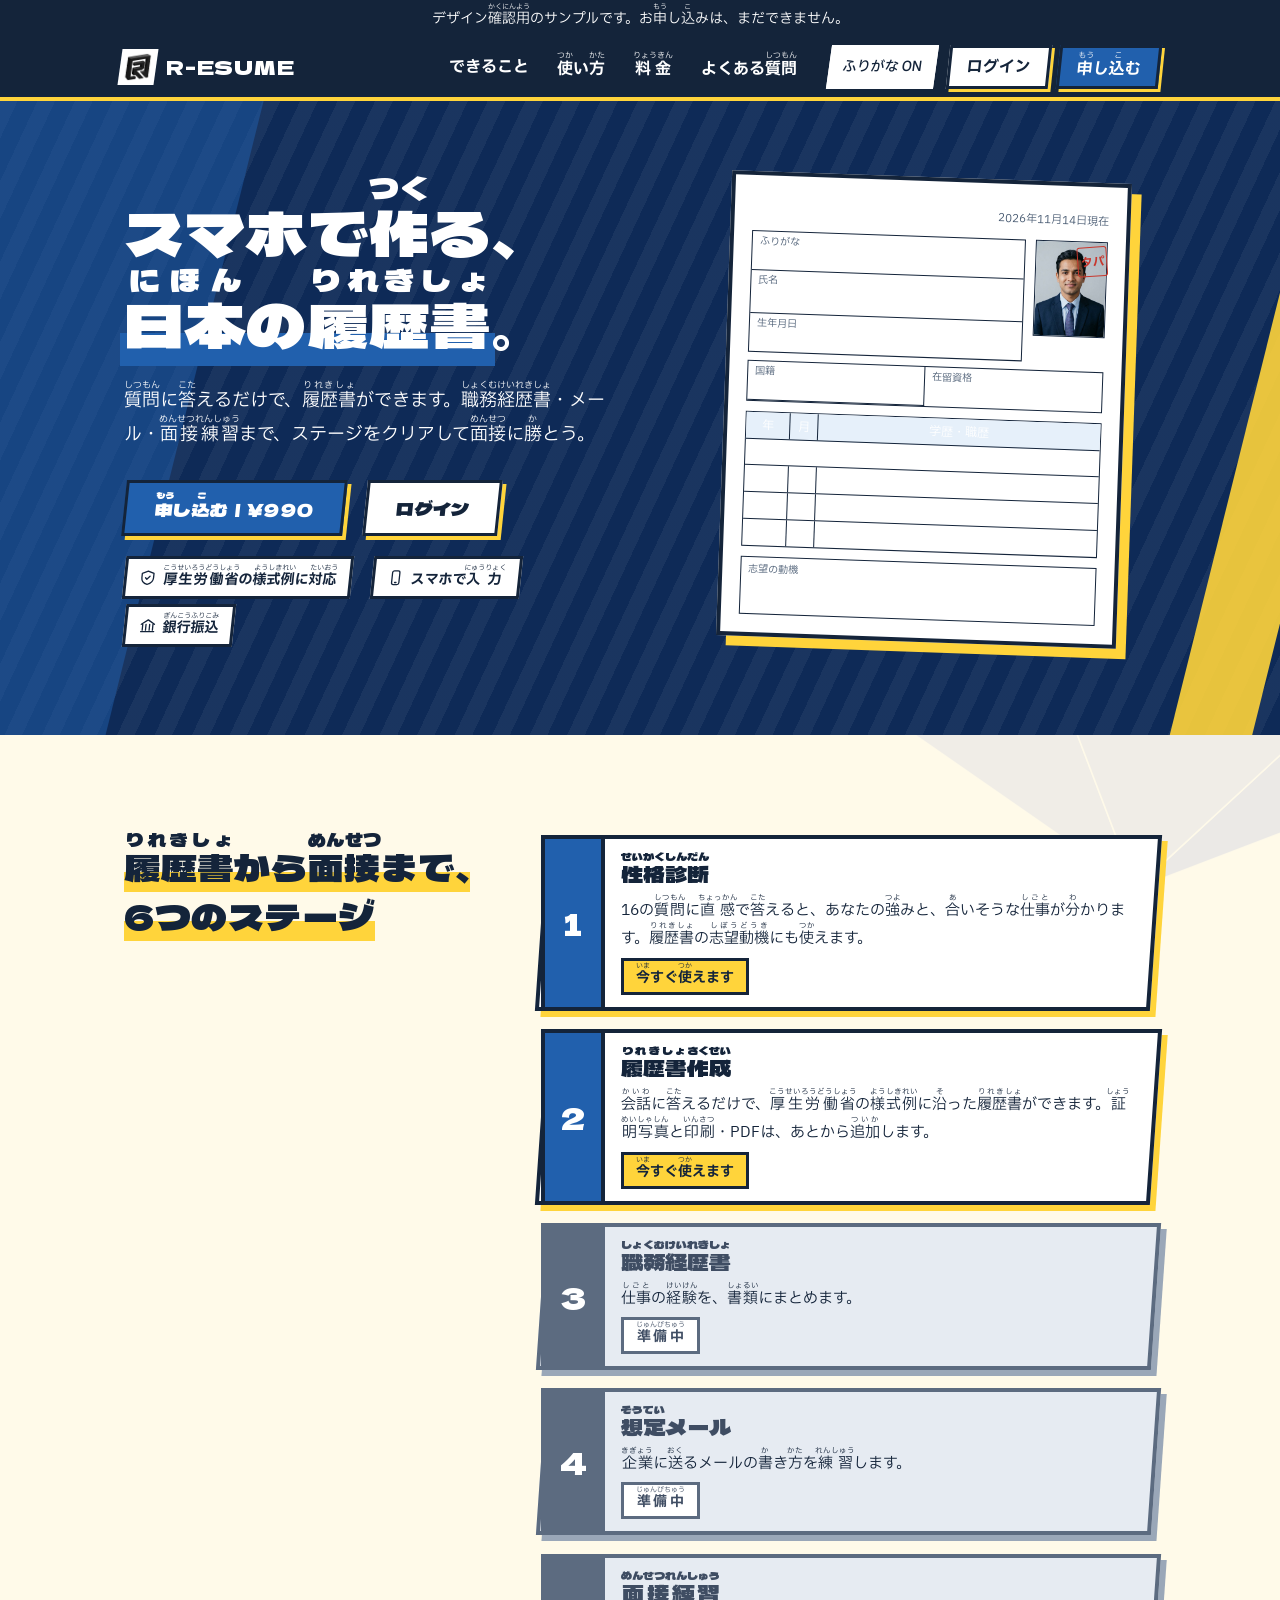
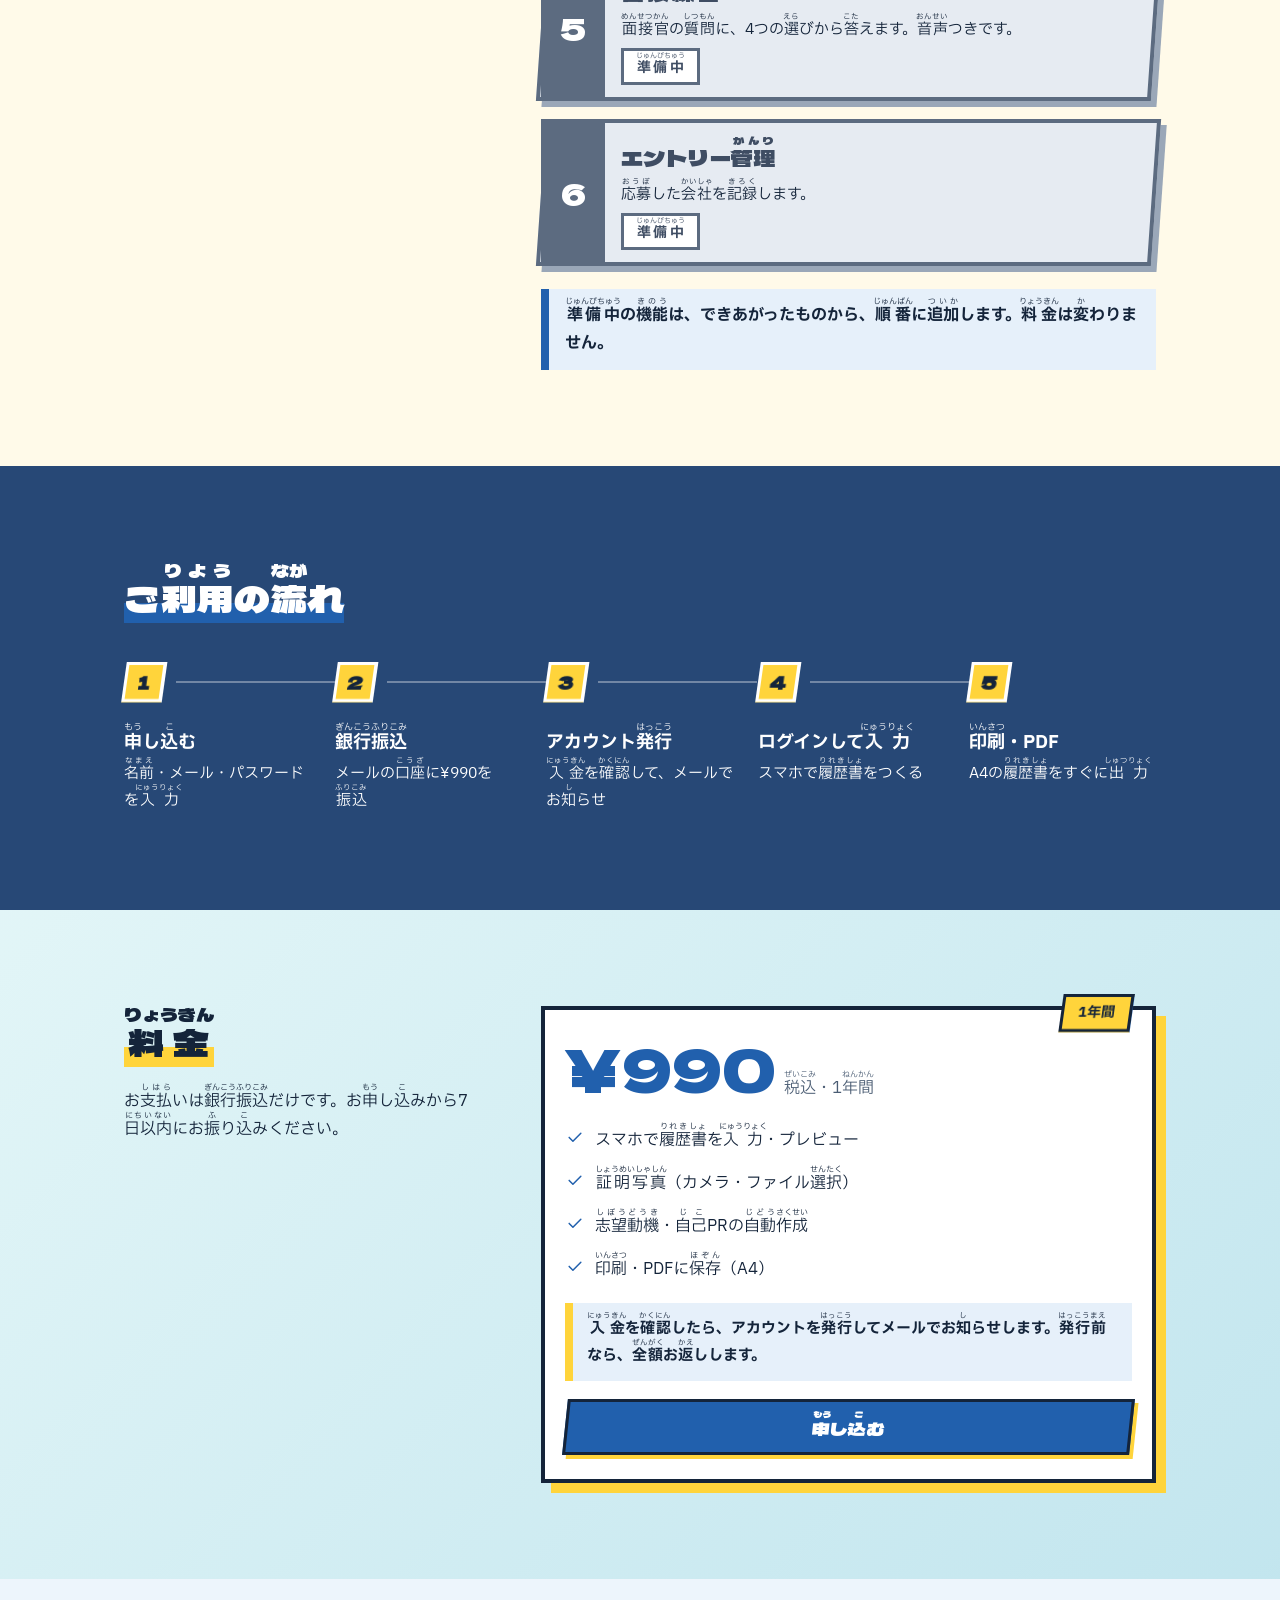
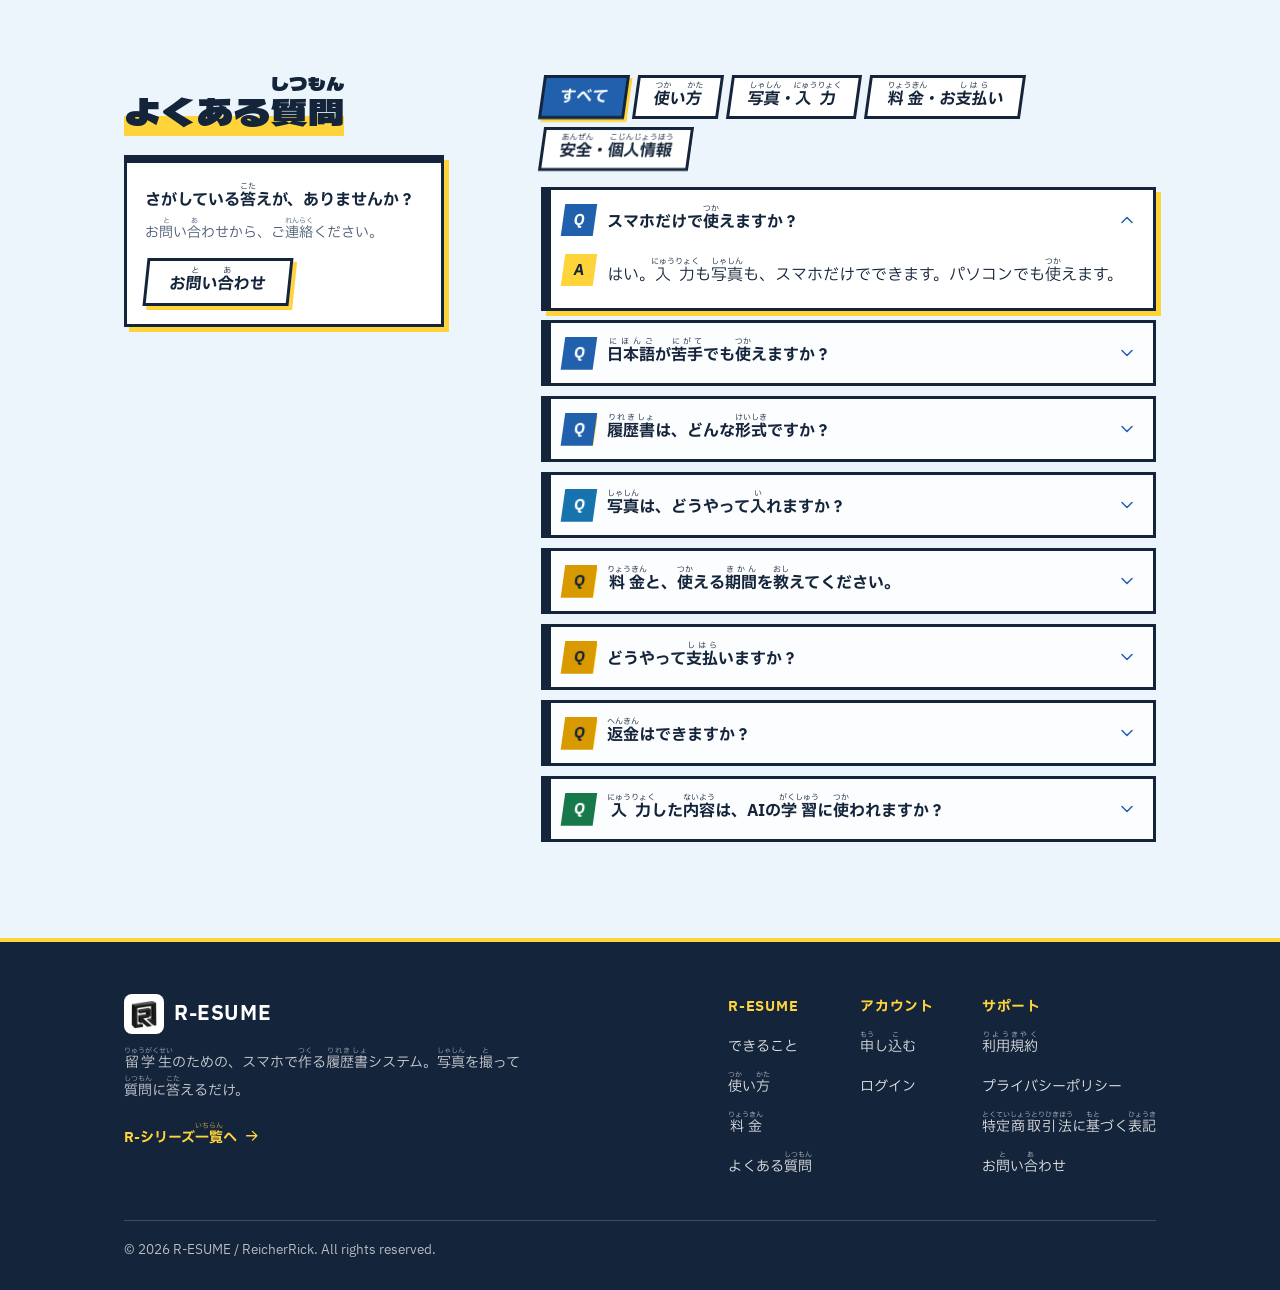
==== commit 9b623aee: "性格診断をSTAGE1として独立" ====
--- a/frontend/user/index.html
+++ b/frontend/user/index.html
@@ -117,16 +117,17 @@
 <section class="section" id="features">
 <div class="container section-grid">
 <div class="section-head" data-reveal="left">
-<h2><span data-l="ja" lang="ja"><ruby>履歴書<rt>りれきしょ</rt></ruby>から<ruby>面接<rt>めんせつ</rt></ruby>まで、5つのステージ</span></h2>
+<h2><span data-l="ja" lang="ja"><ruby>履歴書<rt>りれきしょ</rt></ruby>から<ruby>面接<rt>めんせつ</rt></ruby>まで、6つのステージ</span></h2>
 
 </div>
 <div>
 <ol class="stages">
-<li><div class="stage is-open"><span class="stage-no">1</span><span class="stage-body"><span class="stage-title"><span data-l="ja" lang="ja"><ruby>履歴書<rt>りれきしょ</rt></ruby><ruby>作成<rt>さくせい</rt></ruby></span></span><span class="stage-sub"><span data-l="ja" lang="ja"><ruby>会話<rt>かいわ</rt></ruby>に<ruby>答<rt>こた</rt></ruby>えるだけで、<ruby>厚生労働省<rt>こうせいろうどうしょう</rt></ruby>の<ruby>様式例<rt>ようしきれい</rt></ruby>に<ruby>沿<rt>そ</rt></ruby>った<ruby>履歴書<rt>りれきしょ</rt></ruby>ができます。<ruby>志望動機<rt>しぼうどうき</rt></ruby>も<ruby>一緒<rt>いっしょ</rt></ruby>に<ruby>作<rt>つく</rt></ruby>れます。<ruby>証明写真<rt>しょうめいしゃしん</rt></ruby>と<ruby>印刷<rt>いんさつ</rt></ruby>・PDFは、あとから<ruby>追加<rt>ついか</rt></ruby>します。</span></span><span class="stage-tag"><span data-l="ja" lang="ja"><ruby>今<rt>いま</rt></ruby>すぐ<ruby>使<rt>つか</rt></ruby>えます</span></span></span></div></li>
-<li><div class="stage is-soon"><span class="stage-no">2</span><span class="stage-body"><span class="stage-title"><span data-l="ja" lang="ja"><ruby>職務経歴書<rt>しょくむけいれきしょ</rt></ruby></span></span><span class="stage-sub"><span data-l="ja" lang="ja"><ruby>仕事<rt>しごと</rt></ruby>の<ruby>経験<rt>けいけん</rt></ruby>を、<ruby>書類<rt>しょるい</rt></ruby>にまとめます。</span></span><span class="stage-tag"><span data-l="ja" lang="ja"><ruby>準備中<rt>じゅんびちゅう</rt></ruby></span></span></span></div></li>
-<li><div class="stage is-soon"><span class="stage-no">3</span><span class="stage-body"><span class="stage-title"><span data-l="ja" lang="ja"><ruby>想定<rt>そうてい</rt></ruby>メール</span></span><span class="stage-sub"><span data-l="ja" lang="ja"><ruby>企業<rt>きぎょう</rt></ruby>に<ruby>送<rt>おく</rt></ruby>るメールの<ruby>書<rt>か</rt></ruby>き<ruby>方<rt>かた</rt></ruby>を<ruby>練習<rt>れんしゅう</rt></ruby>します。</span></span><span class="stage-tag"><span data-l="ja" lang="ja"><ruby>準備中<rt>じゅんびちゅう</rt></ruby></span></span></span></div></li>
-<li><div class="stage is-soon"><span class="stage-no">4</span><span class="stage-body"><span class="stage-title"><span data-l="ja" lang="ja"><ruby>面接練習<rt>めんせつれんしゅう</rt></ruby></span></span><span class="stage-sub"><span data-l="ja" lang="ja"><ruby>面接官<rt>めんせつかん</rt></ruby>の<ruby>質問<rt>しつもん</rt></ruby>に、4つの<ruby>選<rt>えら</rt></ruby>びから<ruby>答<rt>こた</rt></ruby>えます。<ruby>音声<rt>おんせい</rt></ruby>つきです。</span></span><span class="stage-tag"><span data-l="ja" lang="ja"><ruby>準備中<rt>じゅんびちゅう</rt></ruby></span></span></span></div></li>
-<li><div class="stage is-soon"><span class="stage-no">5</span><span class="stage-body"><span class="stage-title"><span data-l="ja" lang="ja">エントリー<ruby>管理<rt>かんり</rt></ruby></span></span><span class="stage-sub"><span data-l="ja" lang="ja"><ruby>応募<rt>おうぼ</rt></ruby>した<ruby>会社<rt>かいしゃ</rt></ruby>を<ruby>記録<rt>きろく</rt></ruby>します。</span></span><span class="stage-tag"><span data-l="ja" lang="ja"><ruby>準備中<rt>じゅんびちゅう</rt></ruby></span></span></span></div></li>
+<li><div class="stage is-open"><span class="stage-no">1</span><span class="stage-body"><span class="stage-title"><span data-l="ja" lang="ja"><ruby>性格診断<rt>せいかくしんだん</rt></ruby></span></span><span class="stage-sub"><span data-l="ja" lang="ja">16の<ruby>質問<rt>しつもん</rt></ruby>に<ruby>直感<rt>ちょっかん</rt></ruby>で<ruby>答<rt>こた</rt></ruby>えると、あなたの<ruby>強<rt>つよ</rt></ruby>みと、<ruby>合<rt>あ</rt></ruby>いそうな<ruby>仕事<rt>しごと</rt></ruby>が<ruby>分<rt>わ</rt></ruby>かります。<ruby>履歴書<rt>りれきしょ</rt></ruby>の<ruby>志望動機<rt>しぼうどうき</rt></ruby>にも<ruby>使<rt>つか</rt></ruby>えます。</span></span><span class="stage-tag"><span data-l="ja" lang="ja"><ruby>今<rt>いま</rt></ruby>すぐ<ruby>使<rt>つか</rt></ruby>えます</span></span></span></div></li>
+<li><div class="stage is-open"><span class="stage-no">2</span><span class="stage-body"><span class="stage-title"><span data-l="ja" lang="ja"><ruby>履歴書<rt>りれきしょ</rt></ruby><ruby>作成<rt>さくせい</rt></ruby></span></span><span class="stage-sub"><span data-l="ja" lang="ja"><ruby>会話<rt>かいわ</rt></ruby>に<ruby>答<rt>こた</rt></ruby>えるだけで、<ruby>厚生労働省<rt>こうせいろうどうしょう</rt></ruby>の<ruby>様式例<rt>ようしきれい</rt></ruby>に<ruby>沿<rt>そ</rt></ruby>った<ruby>履歴書<rt>りれきしょ</rt></ruby>ができます。<ruby>証明写真<rt>しょうめいしゃしん</rt></ruby>と<ruby>印刷<rt>いんさつ</rt></ruby>・PDFは、あとから<ruby>追加<rt>ついか</rt></ruby>します。</span></span><span class="stage-tag"><span data-l="ja" lang="ja"><ruby>今<rt>いま</rt></ruby>すぐ<ruby>使<rt>つか</rt></ruby>えます</span></span></span></div></li>
+<li><div class="stage is-soon"><span class="stage-no">3</span><span class="stage-body"><span class="stage-title"><span data-l="ja" lang="ja"><ruby>職務経歴書<rt>しょくむけいれきしょ</rt></ruby></span></span><span class="stage-sub"><span data-l="ja" lang="ja"><ruby>仕事<rt>しごと</rt></ruby>の<ruby>経験<rt>けいけん</rt></ruby>を、<ruby>書類<rt>しょるい</rt></ruby>にまとめます。</span></span><span class="stage-tag"><span data-l="ja" lang="ja"><ruby>準備中<rt>じゅんびちゅう</rt></ruby></span></span></span></div></li>
+<li><div class="stage is-soon"><span class="stage-no">4</span><span class="stage-body"><span class="stage-title"><span data-l="ja" lang="ja"><ruby>想定<rt>そうてい</rt></ruby>メール</span></span><span class="stage-sub"><span data-l="ja" lang="ja"><ruby>企業<rt>きぎょう</rt></ruby>に<ruby>送<rt>おく</rt></ruby>るメールの<ruby>書<rt>か</rt></ruby>き<ruby>方<rt>かた</rt></ruby>を<ruby>練習<rt>れんしゅう</rt></ruby>します。</span></span><span class="stage-tag"><span data-l="ja" lang="ja"><ruby>準備中<rt>じゅんびちゅう</rt></ruby></span></span></span></div></li>
+<li><div class="stage is-soon"><span class="stage-no">5</span><span class="stage-body"><span class="stage-title"><span data-l="ja" lang="ja"><ruby>面接練習<rt>めんせつれんしゅう</rt></ruby></span></span><span class="stage-sub"><span data-l="ja" lang="ja"><ruby>面接官<rt>めんせつかん</rt></ruby>の<ruby>質問<rt>しつもん</rt></ruby>に、4つの<ruby>選<rt>えら</rt></ruby>びから<ruby>答<rt>こた</rt></ruby>えます。<ruby>音声<rt>おんせい</rt></ruby>つきです。</span></span><span class="stage-tag"><span data-l="ja" lang="ja"><ruby>準備中<rt>じゅんびちゅう</rt></ruby></span></span></span></div></li>
+<li><div class="stage is-soon"><span class="stage-no">6</span><span class="stage-body"><span class="stage-title"><span data-l="ja" lang="ja">エントリー<ruby>管理<rt>かんり</rt></ruby></span></span><span class="stage-sub"><span data-l="ja" lang="ja"><ruby>応募<rt>おうぼ</rt></ruby>した<ruby>会社<rt>かいしゃ</rt></ruby>を<ruby>記録<rt>きろく</rt></ruby>します。</span></span><span class="stage-tag"><span data-l="ja" lang="ja"><ruby>準備中<rt>じゅんびちゅう</rt></ruby></span></span></span></div></li>
 </ol>
 <p class="stage-note"><span data-l="ja" lang="ja"><ruby>準備中<rt>じゅんびちゅう</rt></ruby>の<ruby>機能<rt>きのう</rt></ruby>は、できあがったものから、<ruby>順番<rt>じゅんばん</rt></ruby>に<ruby>追加<rt>ついか</rt></ruby>します。<ruby>料金<rt>りょうきん</rt></ruby>は<ruby>変<rt>か</rt></ruby>わりません。</span></p>
 </div>
--- a/frontend/user/css/game.css
+++ b/frontend/user/css/game.css
@@ -103,3 +103,8 @@
 .notice-date { margin: 0; font-size: 13px; font-weight: 900; color: var(--g-blue); }
 .notice-card h3 { margin: 2px 0 4px; font-size: 18px; line-height: 1.5; word-break: break-all; }
 .notice-body { margin: 0; white-space: pre-wrap; word-break: break-all; line-height: 1.9; }
+
+/* ヘッダーのログアウトボタン */
+.header-tools { display: flex; align-items: center; gap: 8px; }
+.header-logout { min-height: 44px; padding: 0 14px; font-size: 14px; box-shadow: 3px 3px 0 var(--g-yellow); }
+@media (max-width: 420px) { .site-header .brand-name { font-size: 17px; } .header-inner { gap: 8px; padding: 6px 12px; } .header-logout, .header-tools .furi-btn { padding: 0 8px; font-size: 13px; } }
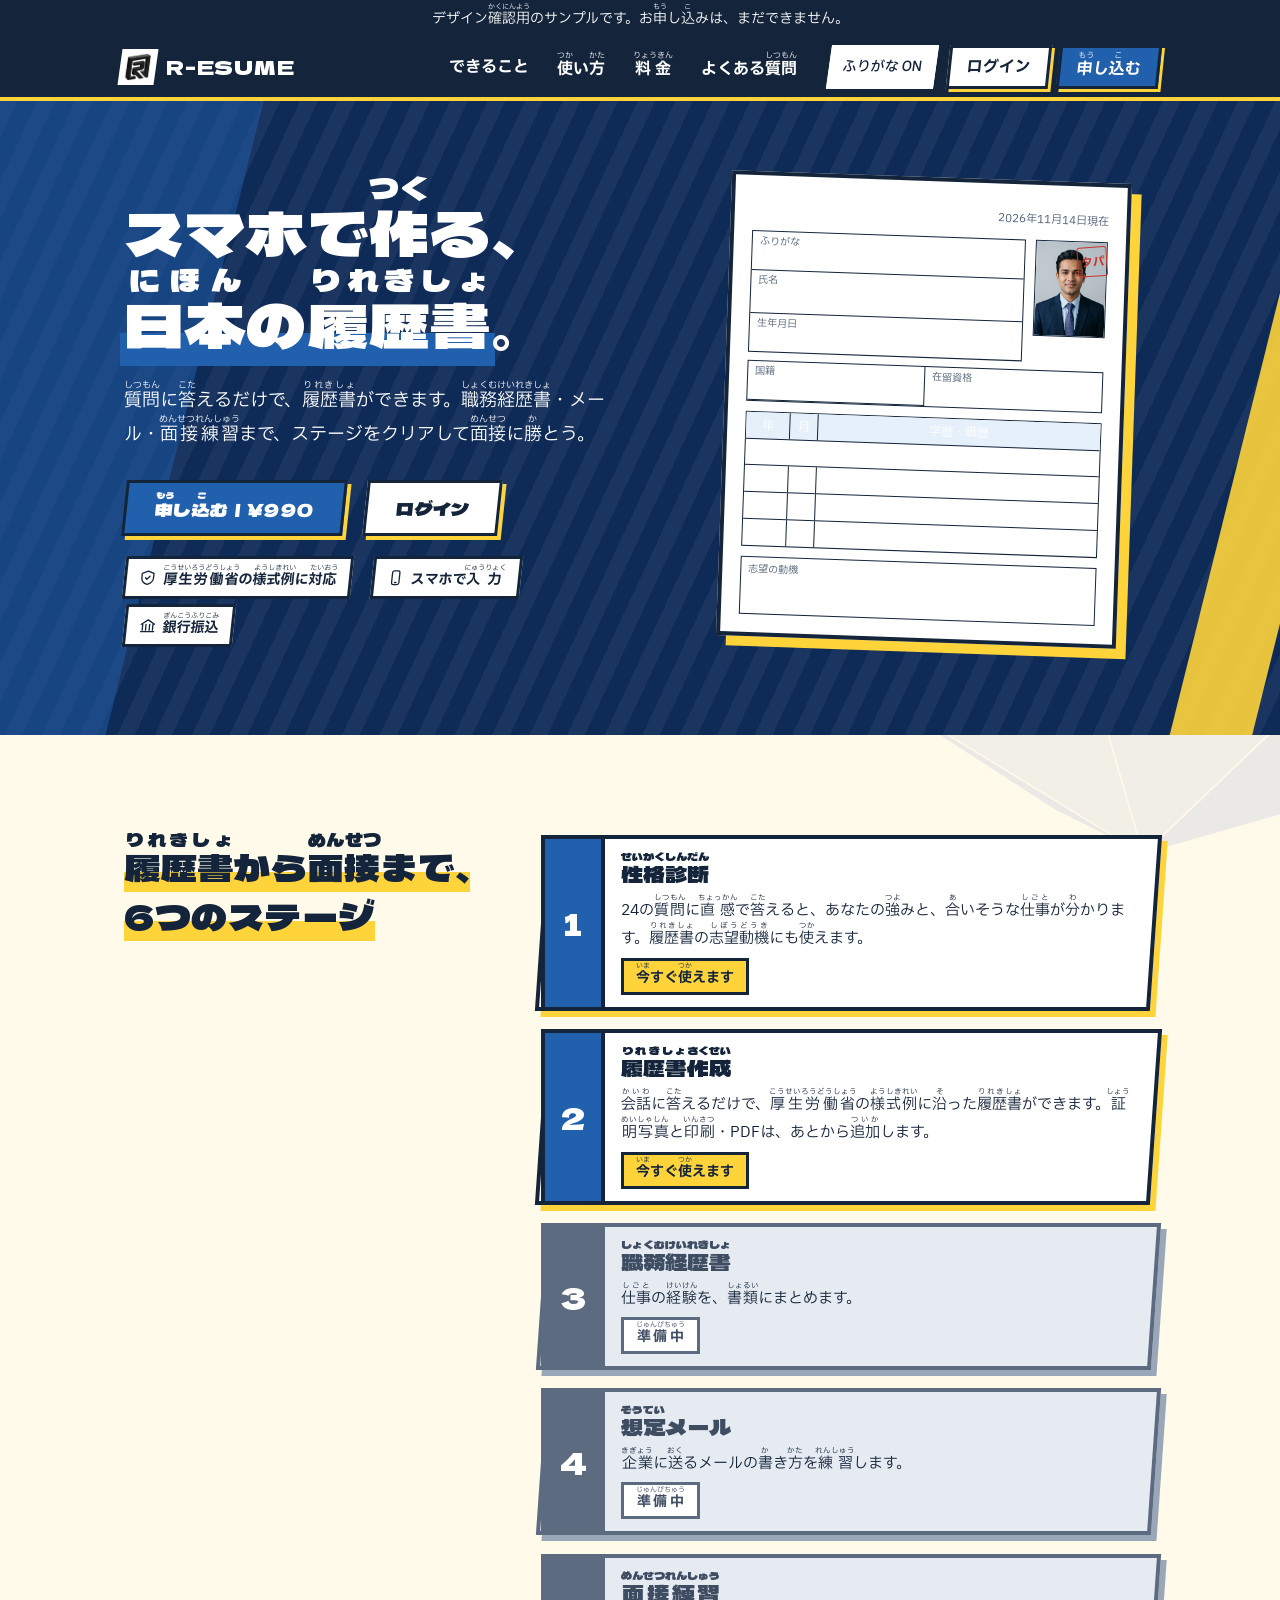
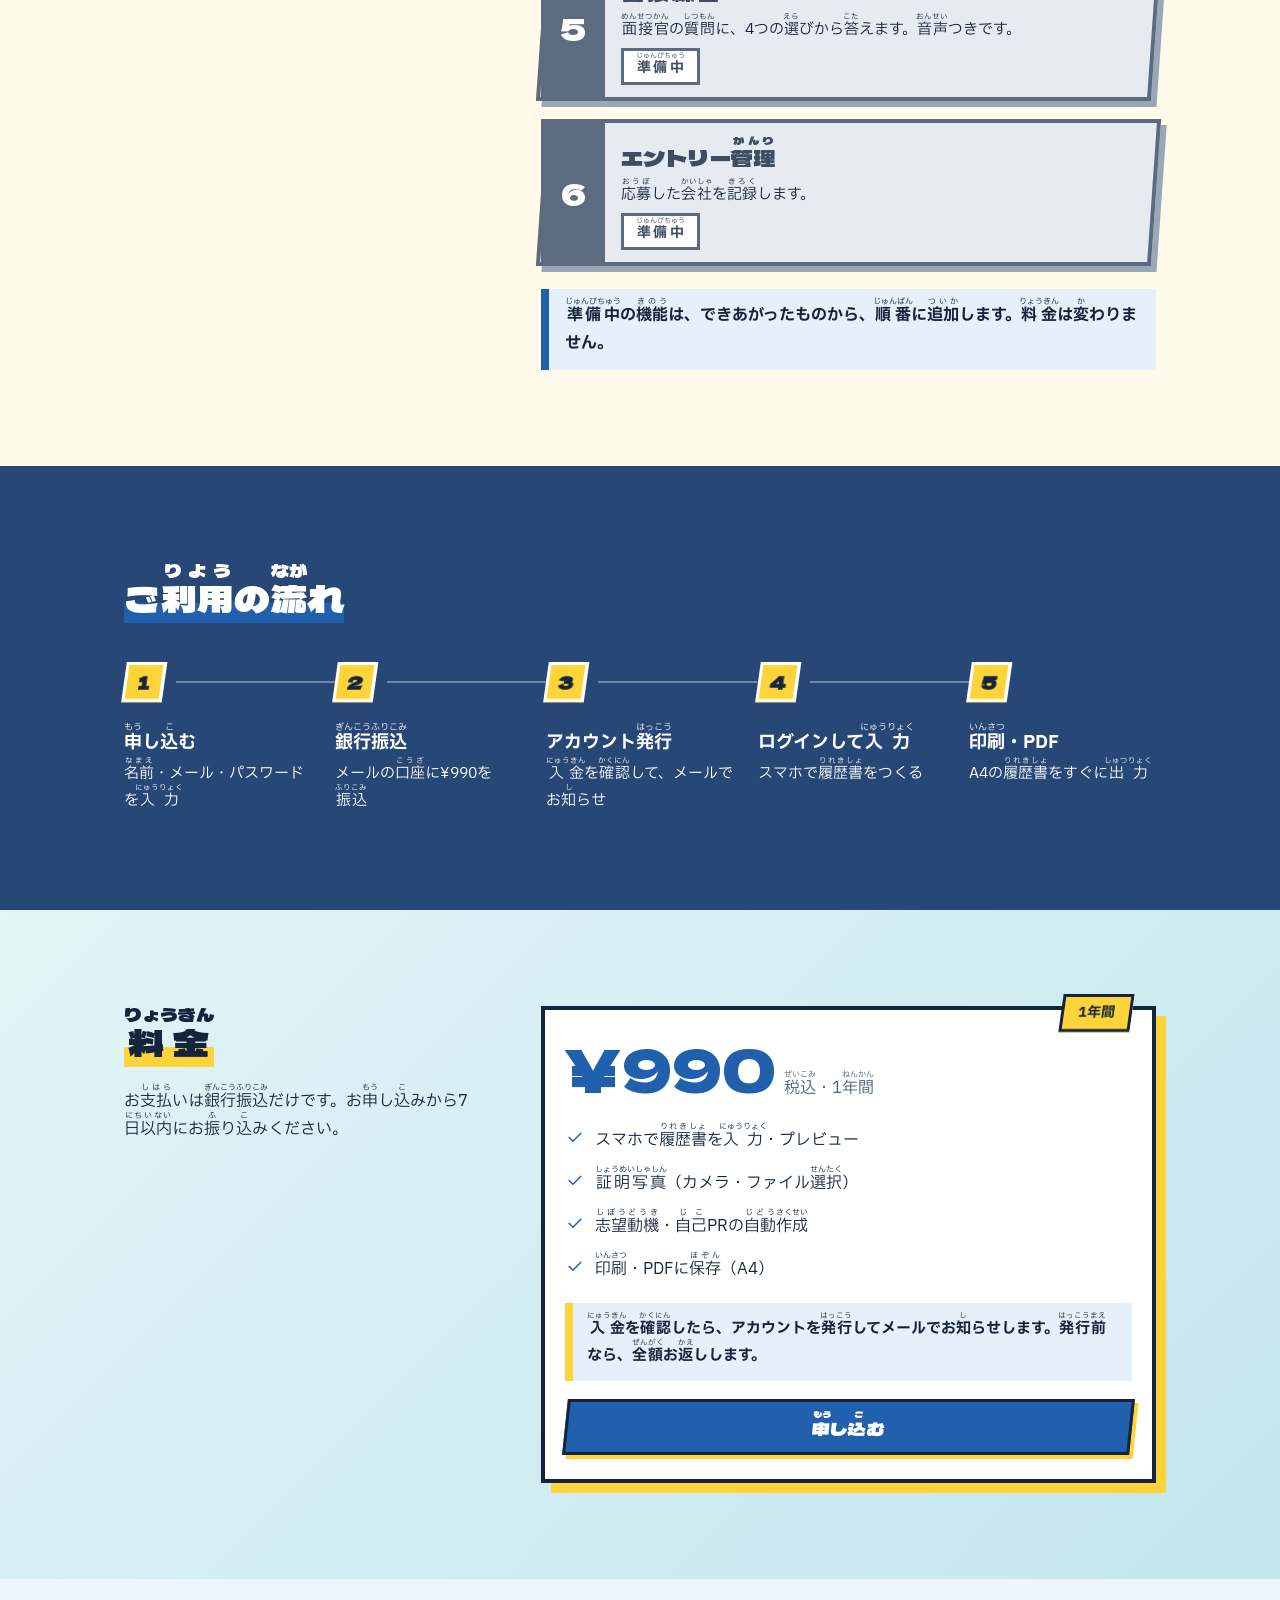
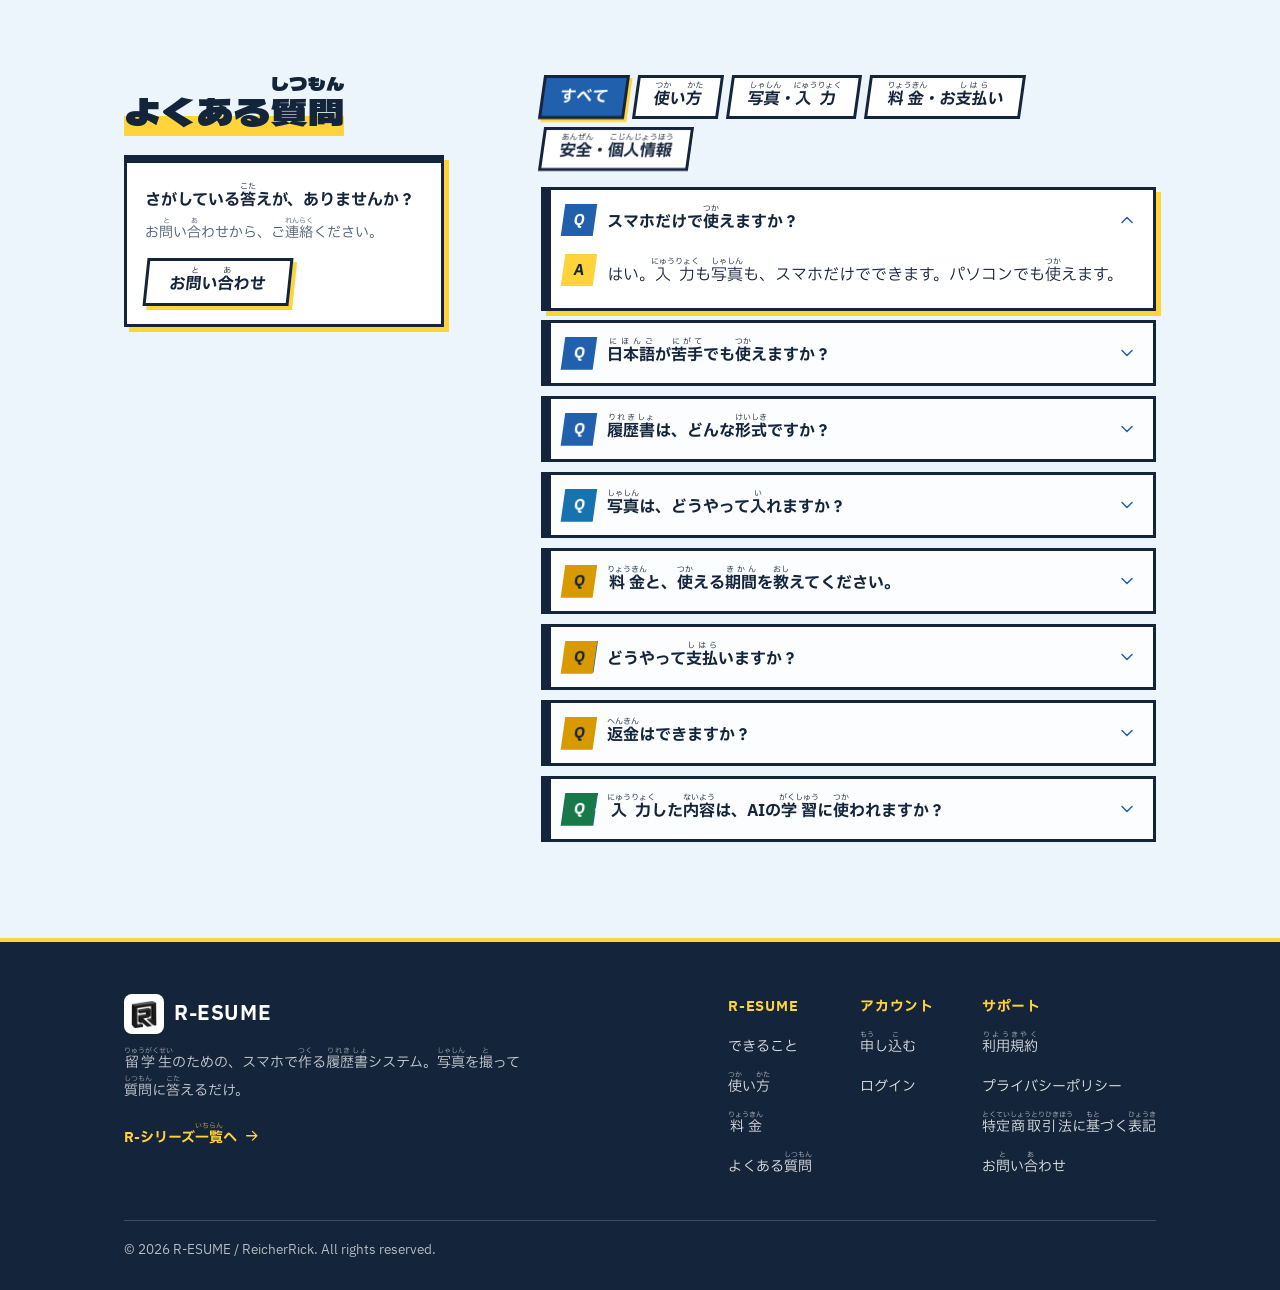
==== commit ccfb9180: "性格診断を24問に。2択を追加し計算を改善" ====
--- a/frontend/user/index.html
+++ b/frontend/user/index.html
@@ -122,7 +122,7 @@
 </div>
 <div>
 <ol class="stages">
-<li><div class="stage is-open"><span class="stage-no">1</span><span class="stage-body"><span class="stage-title"><span data-l="ja" lang="ja"><ruby>性格診断<rt>せいかくしんだん</rt></ruby></span></span><span class="stage-sub"><span data-l="ja" lang="ja">16の<ruby>質問<rt>しつもん</rt></ruby>に<ruby>直感<rt>ちょっかん</rt></ruby>で<ruby>答<rt>こた</rt></ruby>えると、あなたの<ruby>強<rt>つよ</rt></ruby>みと、<ruby>合<rt>あ</rt></ruby>いそうな<ruby>仕事<rt>しごと</rt></ruby>が<ruby>分<rt>わ</rt></ruby>かります。<ruby>履歴書<rt>りれきしょ</rt></ruby>の<ruby>志望動機<rt>しぼうどうき</rt></ruby>にも<ruby>使<rt>つか</rt></ruby>えます。</span></span><span class="stage-tag"><span data-l="ja" lang="ja"><ruby>今<rt>いま</rt></ruby>すぐ<ruby>使<rt>つか</rt></ruby>えます</span></span></span></div></li>
+<li><div class="stage is-open"><span class="stage-no">1</span><span class="stage-body"><span class="stage-title"><span data-l="ja" lang="ja"><ruby>性格診断<rt>せいかくしんだん</rt></ruby></span></span><span class="stage-sub"><span data-l="ja" lang="ja">24の<ruby>質問<rt>しつもん</rt></ruby>に<ruby>直感<rt>ちょっかん</rt></ruby>で<ruby>答<rt>こた</rt></ruby>えると、あなたの<ruby>強<rt>つよ</rt></ruby>みと、<ruby>合<rt>あ</rt></ruby>いそうな<ruby>仕事<rt>しごと</rt></ruby>が<ruby>分<rt>わ</rt></ruby>かります。<ruby>履歴書<rt>りれきしょ</rt></ruby>の<ruby>志望動機<rt>しぼうどうき</rt></ruby>にも<ruby>使<rt>つか</rt></ruby>えます。</span></span><span class="stage-tag"><span data-l="ja" lang="ja"><ruby>今<rt>いま</rt></ruby>すぐ<ruby>使<rt>つか</rt></ruby>えます</span></span></span></div></li>
 <li><div class="stage is-open"><span class="stage-no">2</span><span class="stage-body"><span class="stage-title"><span data-l="ja" lang="ja"><ruby>履歴書<rt>りれきしょ</rt></ruby><ruby>作成<rt>さくせい</rt></ruby></span></span><span class="stage-sub"><span data-l="ja" lang="ja"><ruby>会話<rt>かいわ</rt></ruby>に<ruby>答<rt>こた</rt></ruby>えるだけで、<ruby>厚生労働省<rt>こうせいろうどうしょう</rt></ruby>の<ruby>様式例<rt>ようしきれい</rt></ruby>に<ruby>沿<rt>そ</rt></ruby>った<ruby>履歴書<rt>りれきしょ</rt></ruby>ができます。<ruby>証明写真<rt>しょうめいしゃしん</rt></ruby>と<ruby>印刷<rt>いんさつ</rt></ruby>・PDFは、あとから<ruby>追加<rt>ついか</rt></ruby>します。</span></span><span class="stage-tag"><span data-l="ja" lang="ja"><ruby>今<rt>いま</rt></ruby>すぐ<ruby>使<rt>つか</rt></ruby>えます</span></span></span></div></li>
 <li><div class="stage is-soon"><span class="stage-no">3</span><span class="stage-body"><span class="stage-title"><span data-l="ja" lang="ja"><ruby>職務経歴書<rt>しょくむけいれきしょ</rt></ruby></span></span><span class="stage-sub"><span data-l="ja" lang="ja"><ruby>仕事<rt>しごと</rt></ruby>の<ruby>経験<rt>けいけん</rt></ruby>を、<ruby>書類<rt>しょるい</rt></ruby>にまとめます。</span></span><span class="stage-tag"><span data-l="ja" lang="ja"><ruby>準備中<rt>じゅんびちゅう</rt></ruby></span></span></span></div></li>
 <li><div class="stage is-soon"><span class="stage-no">4</span><span class="stage-body"><span class="stage-title"><span data-l="ja" lang="ja"><ruby>想定<rt>そうてい</rt></ruby>メール</span></span><span class="stage-sub"><span data-l="ja" lang="ja"><ruby>企業<rt>きぎょう</rt></ruby>に<ruby>送<rt>おく</rt></ruby>るメールの<ruby>書<rt>か</rt></ruby>き<ruby>方<rt>かた</rt></ruby>を<ruby>練習<rt>れんしゅう</rt></ruby>します。</span></span><span class="stage-tag"><span data-l="ja" lang="ja"><ruby>準備中<rt>じゅんびちゅう</rt></ruby></span></span></span></div></li>
--- a/frontend/user/css/game.css
+++ b/frontend/user/css/game.css
@@ -108,3 +108,7 @@
 .header-tools { display: flex; align-items: center; gap: 8px; }
 .header-logout { min-height: 44px; padding: 0 14px; font-size: 14px; box-shadow: 3px 3px 0 var(--g-yellow); }
 @media (max-width: 420px) { .site-header .brand-name { font-size: 17px; } .header-inner { gap: 8px; padding: 6px 12px; } .header-logout, .header-tools .furi-btn { padding: 0 8px; font-size: 13px; } }
+
+.my-type { margin: 6px 0 10px; font-weight: 900; font-size: 18px; color: var(--g-navy, #0E2A57); }
+.my-type-k { display: inline-block; margin-right: 10px; padding: 1px 10px; background: var(--g-ink, #14243A); color: var(--g-yellow, #FFD43B); font-size: 14px; transform: skewX(-8deg); }
+.my-type-s { display: block; margin-top: 4px; font-size: 15px; font-weight: 700; color: #3F4D63; }
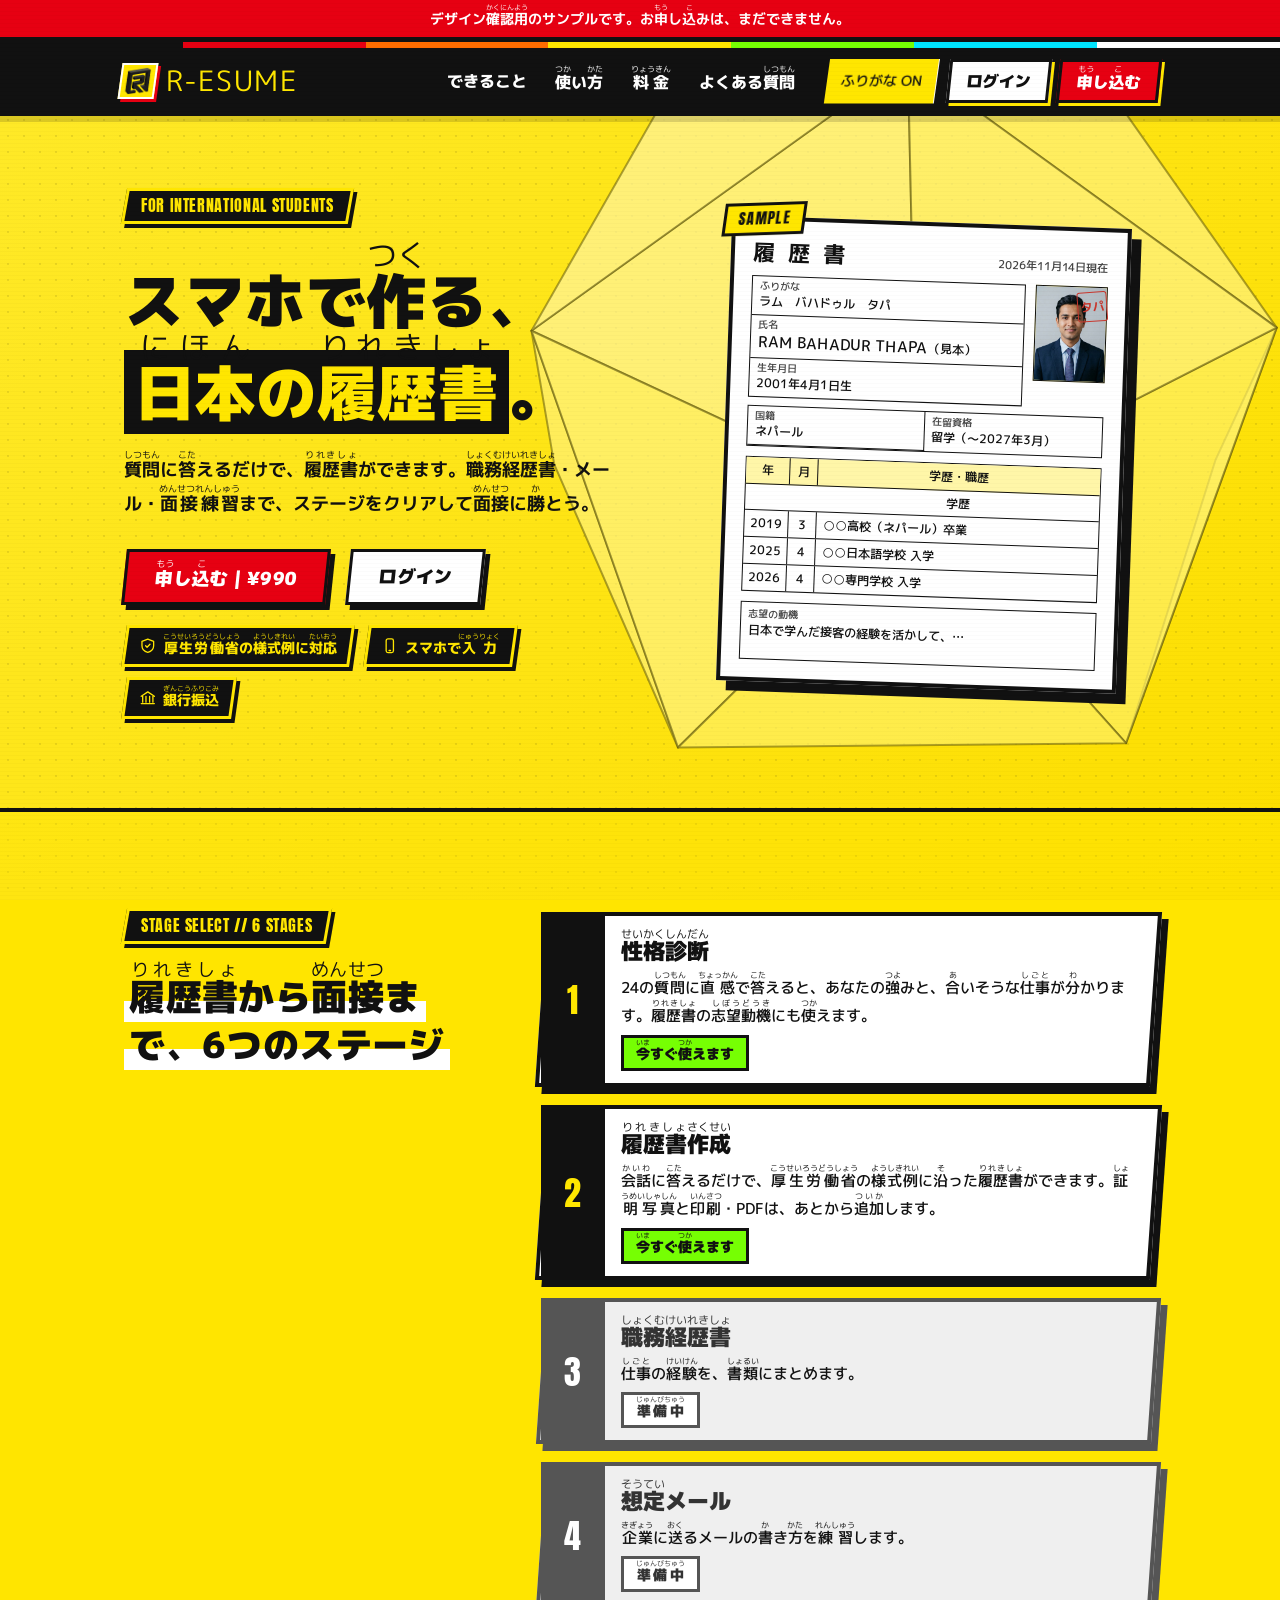
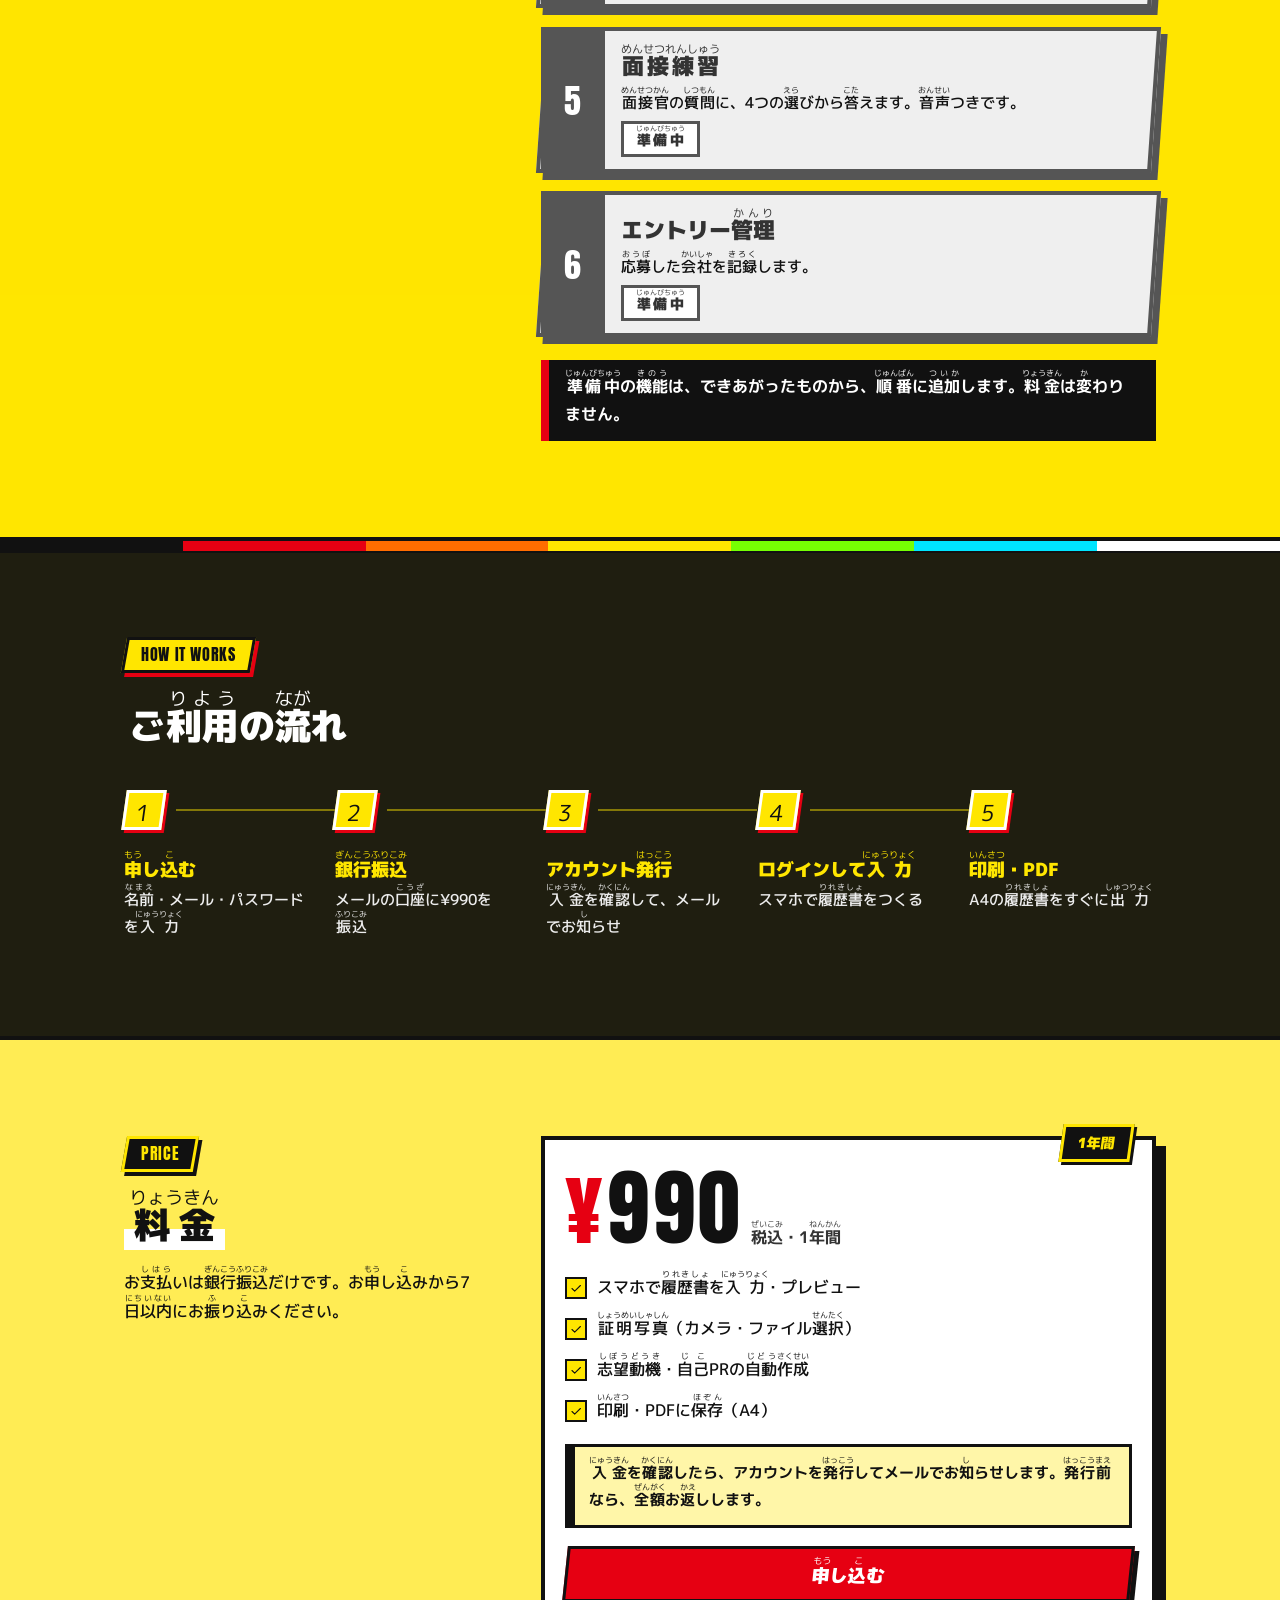
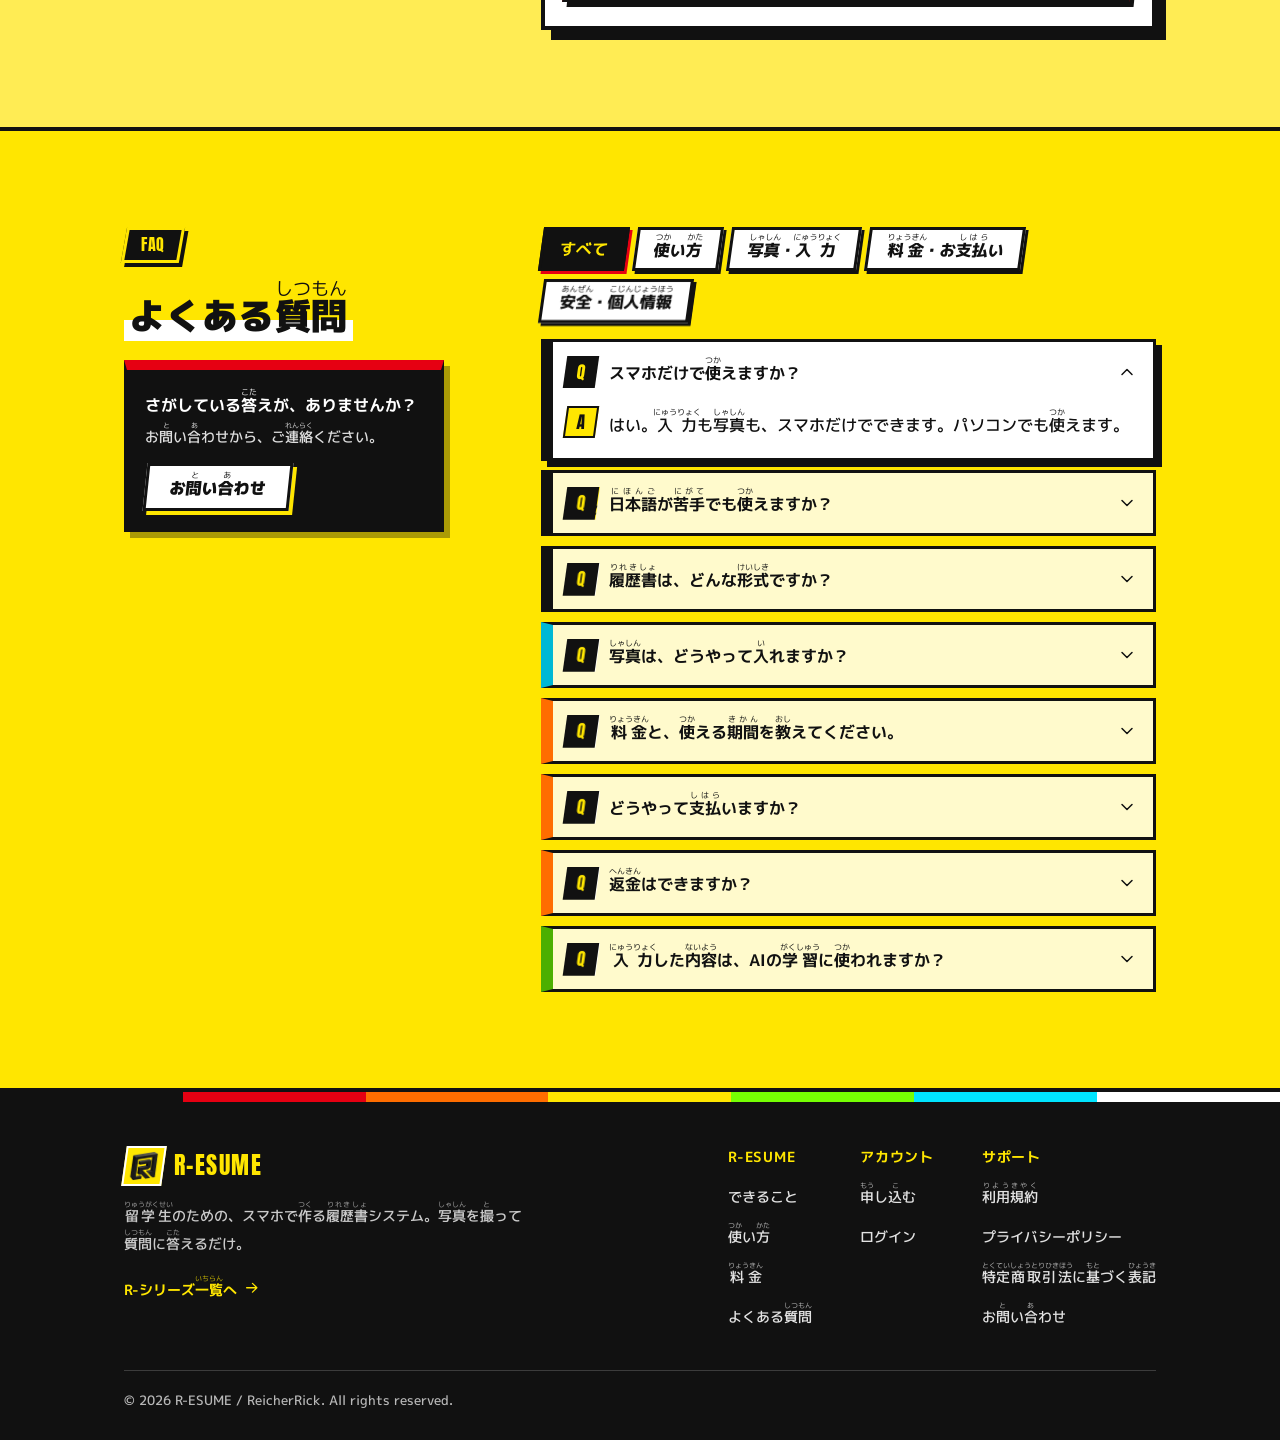
==== commit 7f44deee: "LPを黄黒のデザインに変更" ====
--- a/frontend/user/index.html
+++ b/frontend/user/index.html
@@ -10,11 +10,12 @@
 <link href="img/favicon.png" rel="icon" type="image/png"/>
 <link href="https://fonts.googleapis.com" rel="preconnect"/>
 <link crossorigin="" href="https://fonts.gstatic.com" rel="preconnect"/>
-<link href="https://fonts.googleapis.com/css2?family=IBM+Plex+Sans+JP:wght@400;500;700&amp;family=Dela+Gothic+One&amp;display=swap" rel="stylesheet"/>
+<link href="https://fonts.googleapis.com/css2?family=Anton&amp;family=M+PLUS+1p:wght@500;700;800;900&amp;display=swap" rel="stylesheet"/>
 <link href="css/loading.css?v=20261115c" rel="stylesheet"/>
 <link href="css/lp.css?v=20261115c" rel="stylesheet"/>
 <link href="css/game.css?v=20261116b" rel="stylesheet"/>
 <link href="css/lp-game.css?v=20261116b" rel="stylesheet"/>
+<link href="css/lp-yellow.css?v=20261117a" rel="stylesheet"/>
 <script src="js/i18n.js?v=20261116b"></script>
 <script>
         document.documentElement.classList.add('js');
@@ -39,9 +40,11 @@
 <symbol id="i-close" viewBox="0 0 24 24"><path d="M6 6l12 12M18 6L6 18"></path></symbol>
 <symbol id="i-user" viewBox="0 0 24 24"><circle cx="12" cy="8" r="4"></circle><path d="M4 21c1.5-4 4.5-6 8-6s6.5 2 8 6"></path></symbol>
 </svg>
-<canvas aria-hidden="true" id="bg3d"></canvas>
+<canvas aria-hidden="true" data-bg="yellow" id="bg3d"></canvas>
+<div aria-hidden="true" class="scanlines"></div>
 <div class="sample-bar"><span data-l="ja" lang="ja">デザイン<ruby>確認<rt>かくにん</rt></ruby><ruby>用<rt>よう</rt></ruby>のサンプルです。お<ruby>申<rt>もう</rt></ruby>し<ruby>込<rt>こ</rt></ruby>みは、まだできません。</span><span data-l="en" lang="en">Design preview. Applications are not open yet.</span></div>
 <header class="site-header">
+<div aria-hidden="true" class="tv-stripes"></div>
 <div class="header-inner">
 <a aria-label="R-ESUME トップへ" class="brand" data-aria-en="Go to the top of R-ESUME" href="#top"><span class="brand-mark"><img alt="" height="28" src="img/logo.png" width="24"/></span><span class="brand-name">R-ESUME</span></a>
 <nav aria-label="メニュー" class="main-nav" data-aria-en="Menu">
@@ -73,6 +76,7 @@
 <section class="hero">
 <div class="container hero-grid">
 <div data-reveal="left">
+<p aria-hidden="true" class="kicker"><span>FOR INTERNATIONAL STUDENTS</span></p>
 <h1><span data-l="ja" lang="ja">スマホで<ruby>作<rt>つく</rt></ruby>る、<br/><span class="hl"><ruby>日本<rt>にほん</rt></ruby>の<ruby>履歴書<rt>りれきしょ</rt></ruby></span>。</span></h1>
 <p class="hero-lead"><span data-l="ja" lang="ja"><ruby>質問<rt>しつもん</rt></ruby>に<ruby>答<rt>こた</rt></ruby>えるだけで、<ruby>履歴書<rt>りれきしょ</rt></ruby>ができます。<ruby>職務経歴書<rt>しょくむけいれきしょ</rt></ruby>・メール・<ruby>面接練習<rt>めんせつれんしゅう</rt></ruby>まで、ステージをクリアして<ruby>面接<rt>めんせつ</rt></ruby>に<ruby>勝<rt>か</rt></ruby>とう。</span></p>
 
@@ -117,6 +121,7 @@
 <section class="section" id="features">
 <div class="container section-grid">
 <div class="section-head" data-reveal="left">
+<p aria-hidden="true" class="kicker"><span>STAGE SELECT // 6 STAGES</span></p>
 <h2><span data-l="ja" lang="ja"><ruby>履歴書<rt>りれきしょ</rt></ruby>から<ruby>面接<rt>めんせつ</rt></ruby>まで、6つのステージ</span></h2>
 
 </div>
@@ -136,6 +141,7 @@
 <section class="section bg-dark" id="flow">
 <div class="container">
 <div class="section-head" data-reveal="left">
+<p aria-hidden="true" class="kicker"><span>HOW IT WORKS</span></p>
 <h2><span data-l="ja" lang="ja">ご<ruby>利用<rt>りよう</rt></ruby>の<ruby>流<rt>なが</rt></ruby>れ</span><span data-l="en" lang="en">How it works</span></h2>
 
 </div>
@@ -151,6 +157,7 @@
 <section class="section" id="price">
 <div class="container section-grid">
 <div class="section-head" data-reveal="left">
+<p aria-hidden="true" class="kicker"><span>PRICE</span></p>
 <h2><span data-l="ja" lang="ja"><ruby>料金<rt>りょうきん</rt></ruby></span><span data-l="en" lang="en">Price</span></h2>
 
 <p style="margin-top:16px;max-width:22em"><span data-l="ja" lang="ja">お<ruby>支払<rt>しはら</rt></ruby>いは<ruby>銀行<rt>ぎんこう</rt></ruby><ruby>振込<rt>ふりこみ</rt></ruby>だけです。お<ruby>申<rt>もう</rt></ruby>し<ruby>込<rt>こ</rt></ruby>みから7<ruby>日以内<rt>にちいない</rt></ruby>にお<ruby>振<rt>ふ</rt></ruby>り<ruby>込<rt>こ</rt></ruby>みください。</span><span data-l="en" lang="en">Payment is by bank transfer only. Please transfer within 7 days of applying.</span></p>
@@ -171,6 +178,7 @@
 <section class="section bg-surface" id="faq">
 <div class="container section-grid">
 <div class="section-head" data-reveal="down">
+<p aria-hidden="true" class="kicker"><span>FAQ</span></p>
 <h2><span data-l="ja" lang="ja">よくある<ruby>質問<rt>しつもん</rt></ruby></span><span data-l="en" lang="en">FAQ</span></h2>
 
 <div class="help-card">
@@ -297,7 +305,7 @@
 <div class="dlg-body"><p class="legal-date"><span data-l="ja" lang="ja"><ruby>制定<rt>せいてい</rt></ruby>：2026<ruby>年<rt>ねん</rt></ruby>11<ruby>月<rt>がつ</rt></ruby><ruby>14日<rt>じゅうよっか</rt></ruby></span><span data-l="en" lang="en">Established: November 14, 2026</span></p><p><span data-l="ja" lang="ja">ReicherRick（<ruby>以下<rt>いか</rt></ruby>「<ruby>運営者<rt>うんえいしゃ</rt></ruby>」）は、「R-ESUME」（<ruby>以下<rt>いか</rt></ruby>「<ruby>本<rt>ほん</rt></ruby>サービス」）で<ruby>扱<rt>あつか</rt></ruby>う<ruby>個人情報<rt>こじんじょうほう</rt></ruby>を、<ruby>次<rt>つぎ</rt></ruby>のとおり<ruby>大切<rt>たいせつ</rt></ruby>に<ruby>取<rt>と</rt></ruby>り<ruby>扱<rt>あつか</rt></ruby>います。</span><span data-l="en" lang="en">ReicherRick (the "Operator") handles personal information in "R-ESUME" (the "Service") with care, as described below.</span></p><section class="legal-sec"><h3><span data-l="ja" lang="ja">1. <ruby>事業者<rt>じぎょうしゃ</rt></ruby></span><span data-l="en" lang="en">1. Operator</span></h3><p><span data-l="ja" lang="ja">ReicherRick（<ruby>代表<rt>だいひょう</rt></ruby>：<ruby>中村<rt>なかむら</rt></ruby> <ruby>力<rt>りき</rt></ruby>）／〒902-0062 <ruby>沖縄県那覇市字松川<rt>おきなわけんなはしあざまつかわ</rt></ruby>362<ruby>番地<rt>ばんち</rt></ruby>9 シティテラス<ruby>松川<rt>まつかわ</rt></ruby>402<ruby>号<rt>ごう</rt></ruby>／<ruby>電話<rt>でんわ</rt></ruby>：080-9107-4916</span><span data-l="en" lang="en">ReicherRick (Representative: Riki Nakamura) / 402 City Terrace Matsukawa, 362-9 Aza Matsukawa, Naha-shi, Okinawa 902-0062, Japan / Phone: 080-9107-4916</span></p></section><section class="legal-sec"><h3><span data-l="ja" lang="ja">2. <ruby>集<rt>あつ</rt></ruby>める<ruby>情報<rt>じょうほう</rt></ruby></span><span data-l="en" lang="en">2. Information we collect</span></h3><ul><li><span data-l="ja" lang="ja"><ruby>申込<rt>もうしこみ</rt></ruby>のとき：お<ruby>名前<rt>なまえ</rt></ruby>、メールアドレス、パスワード（<ruby>元<rt>もと</rt></ruby>の<ruby>文字<rt>もじ</rt></ruby>は<ruby>保存<rt>ほぞん</rt></ruby>せず、<ruby>変換<rt>へんかん</rt></ruby>した<ruby>値<rt>あたい</rt></ruby>だけを<ruby>保存<rt>ほぞん</rt></ruby>します）</span><span data-l="en" lang="en">When you apply: your name, email address and password (we do not store the password itself, only a converted value)</span></li><li><span data-l="ja" lang="ja"><ruby>履歴書<rt>りれきしょ</rt></ruby>の<ruby>入力内容<rt>にゅうりょくないよう</rt></ruby>：<ruby>住所<rt>じゅうしょ</rt></ruby>、<ruby>学歴<rt>がくれき</rt></ruby>・<ruby>職歴<rt>しょくれき</rt></ruby>、<ruby>国籍<rt>こくせき</rt></ruby>、<ruby>在留資格<rt>ざいりゅうしかく</rt></ruby>、<ruby>日本語能力<rt>にほんごのうりょく</rt></ruby>、<ruby>志望動機<rt>しぼうどうき</rt></ruby>、<ruby>自己<rt>じこ</rt></ruby>PR など</span><span data-l="en" lang="en">What you enter in your resume: address, education and work history, nationality, residence status, Japanese ability, motivation, self-PR, etc.</span></li><li><span data-l="ja" lang="ja"><ruby>証明写真<rt>しょうめいしゃしん</rt></ruby>（<ruby>保存<rt>ほぞん</rt></ruby>する<ruby>場合<rt>ばあい</rt></ruby>）</span><span data-l="en" lang="en">Your ID photo (if you save one)</span></li><li><span data-l="ja" lang="ja"><ruby>利用<rt>りよう</rt></ruby>の<ruby>記録<rt>きろく</rt></ruby>：<ruby>申込<rt>もうしこみ</rt></ruby>・<ruby>支払<rt>しはら</rt></ruby>いの<ruby>記録<rt>きろく</rt></ruby>、ログインした<ruby>日時<rt>にちじ</rt></ruby></span><span data-l="en" lang="en">Usage records: application and payment records, and the date and time of your logins</span></li><li><span data-l="ja" lang="ja">お<ruby>問<rt>と</rt></ruby>い<ruby>合<rt>あ</rt></ruby>わせの<ruby>内容<rt>ないよう</rt></ruby></span><span data-l="en" lang="en">The content of your inquiries</span></li></ul></section><section class="legal-sec"><h3><span data-l="ja" lang="ja">3. <ruby>使<rt>つか</rt></ruby>う<ruby>目的<rt>もくてき</rt></ruby></span><span data-l="en" lang="en">3. Purposes of use</span></h3><ul><li><span data-l="ja" lang="ja">お<ruby>申<rt>もう</rt></ruby>し<ruby>込<rt>こ</rt></ruby>みの<ruby>受<rt>う</rt></ruby>け<ruby>付<rt>つ</rt></ruby>け、<ruby>入金<rt>にゅうきん</rt></ruby>の<ruby>確認<rt>かくにん</rt></ruby>、アカウントの<ruby>発行<rt>はっこう</rt></ruby></span><span data-l="en" lang="en">Receiving applications, confirming payment and issuing accounts</span></li><li><span data-l="ja" lang="ja"><ruby>履歴書<rt>りれきしょ</rt></ruby>の<ruby>作成<rt>さくせい</rt></ruby>・<ruby>保存<rt>ほぞん</rt></ruby>・<ruby>印刷<rt>いんさつ</rt></ruby>など、<ruby>本<rt>ほん</rt></ruby>サービスの<ruby>提供<rt>ていきょう</rt></ruby></span><span data-l="en" lang="en">Providing the Service, such as creating, saving and printing resumes</span></li><li><span data-l="ja" lang="ja">メールでの<ruby>連絡<rt>れんらく</rt></ruby>（<ruby>受付<rt>うけつけ</rt></ruby>・<ruby>発行<rt>はっこう</rt></ruby>のお<ruby>知<rt>し</rt></ruby>らせ、<ruby>大切<rt>たいせつ</rt></ruby>なお<ruby>知<rt>し</rt></ruby>らせ）</span><span data-l="en" lang="en">Contacting you by email (notices of receipt and issue, important notices)</span></li><li><span data-l="ja" lang="ja">お<ruby>問<rt>と</rt></ruby>い<ruby>合<rt>あ</rt></ruby>わせへの<ruby>対応<rt>たいおう</rt></ruby>、<ruby>不正<rt>ふせい</rt></ruby>な<ruby>利用<rt>りよう</rt></ruby>の<ruby>防止<rt>ぼうし</rt></ruby>、サービスの<ruby>改善<rt>かいぜん</rt></ruby></span><span data-l="en" lang="en">Answering inquiries, preventing misuse and improving the Service</span></li><li><span data-l="ja" lang="ja">サポートのため、<ruby>運営者<rt>うんえいしゃ</rt></ruby>が<ruby>履歴書<rt>りれきしょ</rt></ruby>の<ruby>内容<rt>ないよう</rt></ruby>を<ruby>読<rt>よ</rt></ruby>むことがあります。<ruby>読<rt>よ</rt></ruby>むだけで、<ruby>書<rt>か</rt></ruby>き<ruby>換<rt>か</rt></ruby>えはしません。いつ<ruby>読<rt>よ</rt></ruby>んだかは、<ruby>記録<rt>きろく</rt></ruby>します。</span><span data-l="en" lang="en">For support, the operator may read the contents of your resume. This is read-only, and the times it is read are recorded.</span></li></ul></section><section class="legal-sec"><h3><span data-l="ja" lang="ja">4. AIの<ruby>学習<rt>がくしゅう</rt></ruby>には<ruby>使<rt>つか</rt></ruby>いません</span><span data-l="en" lang="en">4. Not used to train AI</span></h3><p><span data-l="ja" lang="ja"><ruby>入力<rt>にゅうりょく</rt></ruby>された<ruby>内容<rt>ないよう</rt></ruby>を、AIの<ruby>学習<rt>がくしゅう</rt></ruby>には<ruby>使<rt>つか</rt></ruby>いません。</span><span data-l="en" lang="en">What you enter is not used to train AI.</span></p></section><section class="legal-sec"><h3><span data-l="ja" lang="ja">5. <ruby>第三者<rt>だいさんしゃ</rt></ruby>への<ruby>提供<rt>ていきょう</rt></ruby>と<ruby>委託<rt>いたく</rt></ruby></span><span data-l="en" lang="en">5. Provision to third parties and outsourcing</span></h3><p><span data-l="ja" lang="ja"><ruby>法令<rt>ほうれい</rt></ruby>にもとづく<ruby>場合<rt>ばあい</rt></ruby>を<ruby>除<rt>のぞ</rt></ruby>き、ご<ruby>本人<rt>ほんにん</rt></ruby>の<ruby>同意<rt>どうい</rt></ruby>なく、<ruby>個人情報<rt>こじんじょうほう</rt></ruby>を<ruby>第三者<rt>だいさんしゃ</rt></ruby>に<ruby>提供<rt>ていきょう</rt></ruby>しません。<ruby>本<rt>ほん</rt></ruby>サービスは、<ruby>運営<rt>うんえい</rt></ruby>のために Google のサービス（Apps Script、スプレッドシート、ドライブ、Gmail）を<ruby>使<rt>つか</rt></ruby>っており、<ruby>情報<rt>じょうほう</rt></ruby>は、<ruby>日本国外<rt>にほんこくがい</rt></ruby>を<ruby>含<rt>ふく</rt></ruby>む Google のサーバーに<ruby>保管<rt>ほかん</rt></ruby>されることがあります。</span><span data-l="en" lang="en">Except where required by law, we do not provide personal information to third parties without your consent. The Service uses Google services (Apps Script, Sheets, Drive and Gmail) to operate, and information may be stored on Google servers, including those outside Japan.</span></p></section><section class="legal-sec"><h3><span data-l="ja" lang="ja">6. <ruby>安全<rt>あんぜん</rt></ruby>のための<ruby>取<rt>と</rt></ruby>り<ruby>組<rt>く</rt></ruby>み</span><span data-l="en" lang="en">6. Security measures</span></h3><p><span data-l="ja" lang="ja"><ruby>通信<rt>つうしん</rt></ruby>は<ruby>暗号化<rt>あんごうか</rt></ruby>（HTTPS）しています。パスワードは、<ruby>元<rt>もと</rt></ruby>の<ruby>文字<rt>もじ</rt></ruby>がわからない<ruby>形<rt>かたち</rt></ruby>に<ruby>変換<rt>へんかん</rt></ruby>して<ruby>保存<rt>ほぞん</rt></ruby>します。<ruby>管理画面<rt>かんりがめん</rt></ruby>を<ruby>使<rt>つか</rt></ruby>えるのは、<ruby>運営者<rt>うんえいしゃ</rt></ruby>だけです。</span><span data-l="en" lang="en">Communication is encrypted (HTTPS). Passwords are converted into a form from which the original cannot be read. Only the Operator can use the admin screen.</span></p></section><section class="legal-sec"><h3><span data-l="ja" lang="ja">7. <ruby>保管<rt>ほかん</rt></ruby>する<ruby>期間<rt>きかん</rt></ruby></span><span data-l="en" lang="en">7. Retention period</span></h3><p><span data-l="ja" lang="ja"><ruby>入力<rt>にゅうりょく</rt></ruby>した<ruby>内容<rt>ないよう</rt></ruby>と<ruby>証明写真<rt>しょうめいしゃしん</rt></ruby>は、<ruby>利用期間<rt>りようきかん</rt></ruby>が<ruby>終<rt>お</rt></ruby>わってから1<ruby>年間<rt>ねんかん</rt></ruby><ruby>保管<rt>ほかん</rt></ruby>し、そのあと<ruby>削除<rt>さくじょ</rt></ruby>します。ただし、ご<ruby>本人<rt>ほんにん</rt></ruby>から<ruby>削除<rt>さくじょ</rt></ruby>の<ruby>依頼<rt>いらい</rt></ruby>があったときは、すみやかに<ruby>削除<rt>さくじょ</rt></ruby>します。<ruby>申込<rt>もうしこみ</rt></ruby>・<ruby>支払<rt>しはら</rt></ruby>いの<ruby>記録<rt>きろく</rt></ruby>は、<ruby>帳簿<rt>ちょうぼ</rt></ruby>などのために、<ruby>必要<rt>ひつよう</rt></ruby>な<ruby>期間<rt>きかん</rt></ruby><ruby>保管<rt>ほかん</rt></ruby>します。</span><span data-l="en" lang="en">We keep your input and ID photo for 1 year after your period of use ends, and then delete them. If you ask us to delete them, we delete them promptly. Application and payment records are kept for as long as needed for bookkeeping and similar purposes.</span></p></section><section class="legal-sec"><h3><span data-l="ja" lang="ja">8. <ruby>開示<rt>かいじ</rt></ruby>・<ruby>訂正<rt>ていせい</rt></ruby>・<ruby>削除<rt>さくじょ</rt></ruby>などの<ruby>請求<rt>せいきゅう</rt></ruby></span><span data-l="en" lang="en">8. Requests for disclosure, correction and deletion</span></h3><p><span data-l="ja" lang="ja">ご<ruby>自身<rt>じしん</rt></ruby>の<ruby>個人情報<rt>こじんじょうほう</rt></ruby>の<ruby>開示<rt>かいじ</rt></ruby>・<ruby>訂正<rt>ていせい</rt></ruby>・<ruby>削除<rt>さくじょ</rt></ruby>などをご<ruby>希望<rt>きぼう</rt></ruby>のときは、<ruby>下<rt>した</rt></ruby>のお<ruby>問<rt>と</rt></ruby>い<ruby>合<rt>あ</rt></ruby>わせからご<ruby>連絡<rt>れんらく</rt></ruby>ください。ご<ruby>本人<rt>ほんにん</rt></ruby>であることを<ruby>確<rt>たし</rt></ruby>かめたうえで、<ruby>対応<rt>たいおう</rt></ruby>します。</span><span data-l="en" lang="en">If you want to request disclosure, correction or deletion of your personal information, please contact us using the link below. We respond after confirming your identity.</span></p></section><section class="legal-sec"><h3><span data-l="ja" lang="ja">9. ブラウザへの<ruby>保存<rt>ほぞん</rt></ruby>・<ruby>外部<rt>がいぶ</rt></ruby>サービス</span><span data-l="en" lang="en">9. Browser storage and external services</span></h3><p><span data-l="ja" lang="ja">ログイン<ruby>状態<rt>じょうたい</rt></ruby>や、ふりがなの<ruby>設定<rt>せってい</rt></ruby>を<ruby>保<rt>たも</rt></ruby>つために、ブラウザの<ruby>保存領域<rt>ほぞんりょういき</rt></ruby>（localStorage）を<ruby>使<rt>つか</rt></ruby>います。<ruby>広告<rt>こうこく</rt></ruby>やアクセス<ruby>解析<rt>かいせき</rt></ruby>のためのツールは、<ruby>使<rt>つか</rt></ruby>っていません。また、<ruby>画面<rt>がめん</rt></ruby>の<ruby>文字<rt>もじ</rt></ruby>のデザイン（Google Fonts）を<ruby>読<rt>よ</rt></ruby>み<ruby>込<rt>こ</rt></ruby>むため、お<ruby>使<rt>つか</rt></ruby>いの<ruby>端末<rt>たんまつ</rt></ruby>の<ruby>情報<rt>じょうほう</rt></ruby>が Google に<ruby>送<rt>おく</rt></ruby>られることがあります。</span><span data-l="en" lang="en">We use browser storage (localStorage) to keep your login state and your language and furigana settings. We do not use tools for advertising or access analysis. Also, to load the typeface of the screens (Google Fonts), information about your device may be sent to Google.</span></p></section><section class="legal-sec"><h3><span data-l="ja" lang="ja">10. このポリシーの<ruby>変更<rt>へんこう</rt></ruby></span><span data-l="en" lang="en">10. Changes to this policy</span></h3><p><span data-l="ja" lang="ja"><ruby>必要<rt>ひつよう</rt></ruby>なときに、このポリシーを<ruby>変更<rt>へんこう</rt></ruby>することがあります。<ruby>変更<rt>へんこう</rt></ruby>したときは、このページに<ruby>掲載<rt>けいさい</rt></ruby>します。</span><span data-l="en" lang="en">We may change this policy when necessary. Changes are posted on this page.</span></p></section><section class="legal-sec"><h3><span data-l="ja" lang="ja">お<ruby>問<rt>と</rt></ruby>い<ruby>合<rt>あ</rt></ruby>わせ</span><span data-l="en" lang="en">Contact</span></h3><p><a href="https://jprojectsriki-cpu.github.io/rikis_collection/#contact" target="_blank" rel="noopener"><span data-l="ja" lang="ja">お<ruby>問<rt>と</rt></ruby>い<ruby>合<rt>あ</rt></ruby>わせページ</span><span data-l="en" lang="en">Contact page</span></a></p></section></div>
 </dialog>
 <script src="js/config.js?v=20261115c"></script>
-<script src="js/bg3d.js?v=20261115c"></script>
+<script src="js/bg3d.js?v=20261117a"></script>
 <script src="js/lp.js?v=20261115c"></script>
 </body>
 </html>
--- a/frontend/user/css/lp-yellow.css
+++ b/frontend/user/css/lp-yellow.css
@@ -0,0 +1,179 @@
+/* R-ESUME トップページ（LP）：黄×黒のデザイン（2026-11-17）。
+   lp.css → game.css → lp-game.css の後に、最後に読み込む。LP だけで使う（ほかの画面には影響しない）。
+   英語の見出し・数字は Anton、日本語は M PLUS 1p。 */
+:root {
+    --y: #FFE600; --y-2: #F5C800; --y-soft: #FFF6A8;
+    --k: #111111; --k-2: #1A1A1A; --w: #FFFFFF;
+    --red: #E60012; --cyan: #00E5FF; --lime: #76FF03; --orange: #FF6D00;
+    /* 既存の変数を、黄×黒に置きかえる */
+    --ink: #111111; --ink-2: #333333; --line: #111111; --surface: #FFF6A8; --tint: #FFF6A8;
+    --primary: #111111; --primary-hover: #000000; --focus: #111111;
+    --g-navy: #111111; --g-ink: #111111; --g-blue: #111111; --g-yellow: #FFE600;
+    --font: "M PLUS 1p", "Hiragino Sans", "Yu Gothic", "Meiryo", sans-serif;
+    --font-en: "Anton", "M PLUS 1p", sans-serif;
+    --g-font: "M PLUS 1p", "Hiragino Sans", "Yu Gothic", sans-serif;
+    --stripes: linear-gradient(90deg, #111 0 14.28%, #E60012 14.28% 28.56%, #FF6D00 28.56% 42.84%, #FFE600 42.84% 57.12%, #76FF03 57.12% 71.4%, #00E5FF 71.4% 85.68%, #FFF 85.68% 100%);
+}
+
+/* ===== 土台：黄色の地＋黒の水玉 ===== */
+body {
+    font-family: var(--font); font-weight: 500; color: var(--k);
+    background-color: var(--y);
+    background-image: radial-gradient(rgba(17,17,17,.14) 1.5px, transparent 1.5px), linear-gradient(135deg, rgba(255,255,255,.25) 0%, rgba(245,200,0,.35) 100%);
+    background-size: 16px 16px, 100% 100%;
+    background-attachment: fixed, fixed;
+}
+::selection { background: var(--k); color: var(--y); }
+b, strong { font-weight: 800; }
+.en-font, .brand-name, .kicker, .price-big strong, .stage-no, .flow .no, .q-badge, .a-badge { font-family: var(--font-en); font-weight: 400; letter-spacing: .04em; }
+:focus-visible { outline: 3px solid var(--k); outline-offset: 3px; border-radius: 0; }
+a { color: var(--k); }
+
+/* うすい横線（走査線）。押せる場所はじゃましない */
+.scanlines { position: fixed; inset: 0; pointer-events: none; z-index: 40; background: repeating-linear-gradient(to bottom, transparent 0, transparent 3px, rgba(0,0,0,.035) 4px); }
+
+/* 7色のしま模様の帯 */
+.tv-stripes { height: 10px; background: var(--stripes); border-top: 2px solid var(--k); border-bottom: 2px solid var(--k); }
+
+/* 見本の帯 */
+.sample-bar { background: var(--red); color: #fff; font-weight: 700; border-bottom: 3px solid var(--k); }
+
+/* ===== ヘッダー ===== */
+.site-header { background: var(--k); border-bottom: 4px solid var(--k); box-shadow: 0 6px 0 rgba(17,17,17,.15); }
+.site-header .brand-mark { background: var(--y); border: 2px solid #fff; box-shadow: 3px 3px 0 var(--red); transform: skewX(-8deg); border-radius: 0; }
+.site-header .brand-name { color: var(--y); font-size: 26px; font-weight: 400; letter-spacing: .06em; }
+.main-nav a { color: #fff; font-weight: 800; }
+.main-nav a:hover { background: var(--y); color: var(--k); }
+.furi-btn { color: #fff; border-color: #fff; font-weight: 800; }
+.furi-btn[aria-pressed="true"] { background: var(--y); color: var(--k); border-color: var(--y); }
+.icon-btn { color: var(--y); border-color: var(--y); }
+.mobile-menu { background: var(--k); border-top: 3px solid var(--y); }
+.mobile-menu a { color: #fff; font-weight: 800; border-bottom: 1px solid #333; }
+.mobile-menu a:hover { background: var(--y); color: var(--k); }
+
+/* ===== ボタン：太い黒枠・黒いずらし影・ななめ ===== */
+.btn { background: var(--red); color: #fff; border: 3px solid var(--k); border-radius: 0; font-weight: 900; transform: skewX(-6deg); box-shadow: 5px 5px 0 var(--k); transition: transform .12s, box-shadow .12s; }
+.btn:hover { background: var(--red); border-color: var(--k); transform: skewX(-6deg) translate(-2px, -2px); box-shadow: 7px 7px 0 var(--k); }
+.btn:active { transform: skewX(-6deg) translate(3px, 3px); box-shadow: 2px 2px 0 var(--k); }
+.btn-secondary, .btn-secondary:hover { background: #fff; color: var(--k); }
+.btn-lg { font-family: var(--font); font-weight: 900; letter-spacing: .02em; }
+.btn:focus-visible { outline: 3px solid var(--k); outline-offset: 4px; }
+/* 黒いヘッダーの上のボタンは、影を黄色に */
+.site-header .btn { box-shadow: 3px 3px 0 var(--y); }
+.site-header .btn:hover { box-shadow: 5px 5px 0 var(--y); }
+.site-header .btn:active { box-shadow: 1px 1px 0 var(--y); }
+@media (prefers-reduced-motion: reduce) { .btn, .btn:hover { transition: none; } }
+
+/* ===== 小さな英語の見出し（ななめのタグ） ===== */
+.kicker { display: block; width: fit-content; margin-bottom: 16px; padding: 2px 14px; background: var(--k); color: var(--y); border: 3px solid var(--y); box-shadow: 4px 4px 0 var(--k); font-size: 16px; line-height: 1.6; transform: skewX(-10deg); }
+.kicker > span { display: inline-block; transform: skewX(10deg); }
+.bg-dark .kicker { background: var(--y); color: var(--k); border-color: var(--k); box-shadow: 4px 4px 0 var(--red); }
+
+/* ===== セクション共通 ===== */
+.section h2 { font-family: var(--font); font-weight: 900; letter-spacing: .01em; }
+.section h2 [data-l] { background: none; }
+.section-head h2 { display: inline; padding: 0 .15em; background: linear-gradient(transparent 58%, #fff 58%); box-decoration-break: clone; -webkit-box-decoration-break: clone; }
+.bg-dark .section-head h2 { background: none; color: #fff; }
+
+/* セクションの背景：黄色を半透明にして、後ろの立体を見せる */
+.hero { background: rgba(255,230,0,.35); color: var(--k); border-bottom: 4px solid var(--k); }
+.hero::before, .hero::after { display: none; }
+#features { background: rgba(255,230,0,.55); }
+#price { background: rgba(255,240,140,.6); border-top: 4px solid var(--k); }
+#faq.bg-surface { background: rgba(255,230,0,.55); border-top: 4px solid var(--k); }
+
+/* ===== 最初の画面 ===== */
+.hero h1 { font-family: var(--font); font-weight: 900; color: var(--k); letter-spacing: .01em; }
+.hero .hl { background: var(--k); color: var(--y); padding: 0 .18em; margin: 0; box-decoration-break: clone; -webkit-box-decoration-break: clone; }
+.hero .hl rt { color: var(--k); }   /* ふりがなは黒い帯の外に出るので、黒にする */
+.hero-lead { color: var(--k); font-weight: 700; }
+.hero-tags { gap: 10px 14px; }
+.hero-tags li { background: var(--k); color: var(--y); border: 3px solid var(--y); box-shadow: 4px 4px 0 var(--k); border-radius: 0; padding: 4px 12px; font-weight: 800; transform: skewX(-8deg); }
+.hero-tags li > * { transform: skewX(8deg); }
+.hero-cta .btn-secondary { color: var(--k); }
+
+/* 履歴書の見本：白い紙・太い黒枠・黒い影 */
+.paper { border: 4px solid var(--k); border-radius: 0; box-shadow: 10px 10px 0 var(--k); transform: rotate(2deg); font-family: "M PLUS 1p", sans-serif; }
+.paper::before { content: "SAMPLE"; position: absolute; top: -18px; left: -12px; padding: 2px 12px; background: var(--y); color: var(--k); border: 3px solid var(--k); font-family: var(--font-en); font-size: 15px; letter-spacing: .08em; transform: skewX(-10deg) rotate(-4deg); }
+.p-table .head { background: var(--y-soft); }
+.p-cell small, .p-motive small, .paper-date { color: #444; }
+
+/* ===== できること（6つのステージ） ===== */
+.stage { background: #fff; color: var(--k); border: 4px solid var(--k); box-shadow: 7px 7px 0 var(--k); }
+.stage-no { background: var(--k); color: var(--y); border-color: var(--k); font-size: 34px; }
+.stage-title { font-family: var(--font); font-weight: 900; }
+.stage-sub { color: var(--k); }
+.stage-tag { background: var(--lime); border-color: var(--k); color: var(--k); }
+.stage.is-soon { background: #EFEFEF; border-color: #555; box-shadow: 7px 7px 0 #555; color: #333; }
+.stage.is-soon .stage-no { background: #555; border-color: #555; color: #fff; }
+.stage.is-soon .stage-tag { background: #fff; border-color: #555; color: #333; }
+.stage-note { background: var(--k); color: #fff; border-left: 8px solid var(--red); font-weight: 700; }
+
+/* ===== ご利用の流れ：黒い帯 ===== */
+#flow.bg-dark { background: rgba(17,17,17,.94); color: #fff; border-top: 4px solid var(--k); }
+#flow.bg-dark::before { content: ""; position: absolute; left: 0; right: 0; top: 0; height: 10px; background: var(--stripes); border-bottom: 2px solid var(--k); }
+.bg-dark .flow li::before { background: rgba(255,230,0,.45); }
+.bg-dark .flow .no { background: var(--y); color: var(--k); border: 3px solid #fff; border-radius: 0; box-shadow: 3px 3px 0 var(--red); transform: skewX(-8deg); font-size: 22px; }
+.bg-dark .flow h3 { color: var(--y); font-weight: 900; }
+.bg-dark .flow p { color: #EDEDED; }
+
+/* ===== 料金 ===== */
+.price-box { background: #fff; border: 4px solid var(--k); border-radius: 0; box-shadow: 10px 10px 0 var(--k); }
+.price-box::before { background: var(--k); color: var(--y); border: 3px solid var(--y); box-shadow: 3px 3px 0 var(--k); border-radius: 0; font-weight: 900; transform: skewX(-8deg); }
+.price-big strong { color: var(--k); font-size: 72px; line-height: 1.05; }
+.price-big strong::first-letter { color: var(--red); }
+.price-big span { color: var(--ink-2); font-weight: 700; }
+.price-list .icon { color: var(--k); background: var(--y); border: 2px solid var(--k); padding: 2px; width: 1.4em; height: 1.4em; }
+.notice { background: var(--y-soft); border: 3px solid var(--k); border-left: 10px solid var(--k); border-radius: 0; font-weight: 700; }
+
+/* ===== よくある質問 ===== */
+.chip { background: #fff; color: var(--k); border: 3px solid var(--k); box-shadow: 3px 3px 0 var(--k); font-weight: 800; }
+.chip:hover { background: var(--y-soft); }
+.chip.is-on { background: var(--k); color: var(--y); box-shadow: 3px 3px 0 var(--red); }
+.faq .qa { --cat: var(--k); background: #fff; border: 3px solid var(--k); border-left: 12px solid var(--cat); }
+.faq .qa:last-child { border-bottom: 3px solid var(--k); }
+.faq .qa[data-cat="photo"] { --cat: #00B8D4; }
+.faq .qa[data-cat="pay"] { --cat: var(--orange); }
+.faq .qa[data-cat="safe"] { --cat: #4CAF00; }
+.faq .qa[open] { background: #fff; box-shadow: 6px 6px 0 var(--k); }
+.faq .qa summary .icon { color: var(--k); }
+.q-badge { background: var(--k); color: var(--y); font-size: 17px; }
+.qa[data-cat="pay"] .q-badge { color: var(--y); }
+.a-badge { background: var(--y); color: var(--k); border: 2px solid var(--k); font-size: 17px; }
+.help-card { background: var(--k); color: #fff; border: 3px solid var(--k); border-top: 10px solid var(--red); box-shadow: 6px 6px 0 rgba(17,17,17,.35); }
+.help-card .help-text { color: #DDD; }
+.help-card .btn-secondary { box-shadow: 4px 4px 0 var(--y); }
+
+/* ===== フッター ===== */
+.site-footer { background: var(--k); border-top: 4px solid var(--k); }
+.site-footer::before { content: ""; position: absolute; left: 0; right: 0; top: 0; height: 10px; background: var(--stripes); border-bottom: 2px solid var(--k); }
+.site-footer .brand-name { color: var(--y); font-family: var(--font-en); font-weight: 400; font-size: 24px; letter-spacing: .06em; }
+.footer-logo .brand-mark { background: var(--y); border-radius: 0; transform: skewX(-8deg); border: 2px solid #fff; }
+.footer-head, .footer-series { color: var(--y); }
+
+/* ===== ダイアログ（申込・特商法・規約など） ===== */
+dialog { border: 4px solid var(--k); box-shadow: 10px 10px 0 var(--y); font-family: var(--font); }
+dialog::backdrop { background: rgba(17,17,17,.8); }
+.dlg-head { background: var(--k); border-bottom: 4px solid var(--y); }
+.dlg-head h2 { font-family: var(--font); font-weight: 900; color: #fff; }
+.dlg-close { background: var(--red); color: #fff; border: 3px solid #fff; box-shadow: none; }
+.dlg-close:hover { background: #B8000E; }
+.pay-mini { background: var(--y-soft); border: 3px solid var(--k); border-left: 10px solid var(--k); }
+.dlg-body .field label { color: var(--k); font-weight: 900; }
+.dlg-body .field input { border: 3px solid var(--k); }
+.dlg-body .field input:focus { outline: 3px solid var(--k); outline-offset: 2px; background: var(--y-soft); }
+.dlg-body .hint { color: var(--k); border-left-color: var(--k); }
+
+/* ===== 読み込み中の画面（LP の中だけ） ===== */
+#rLoading { background: var(--y); background-image: radial-gradient(rgba(17,17,17,.14) 1.5px, transparent 1.5px); background-size: 16px 16px; color: var(--k); }
+#rLoading::backdrop { background: var(--y); }
+.rl-name { font-family: var(--font-en); font-weight: 400; letter-spacing: .06em; font-size: 28px; }
+.rl-text { font-family: var(--font); font-weight: 700; }
+.rl-text .rl-en { color: #333; }
+.rl-dots i, .rl-dots i:nth-child(2) { background: var(--k); }
+.rl-dots i:nth-child(3) { background: var(--red); }
+
+@media (min-width: 768px) {
+    .site-header .brand-name { font-size: 28px; }
+    .price-big strong { font-size: 84px; }
+}
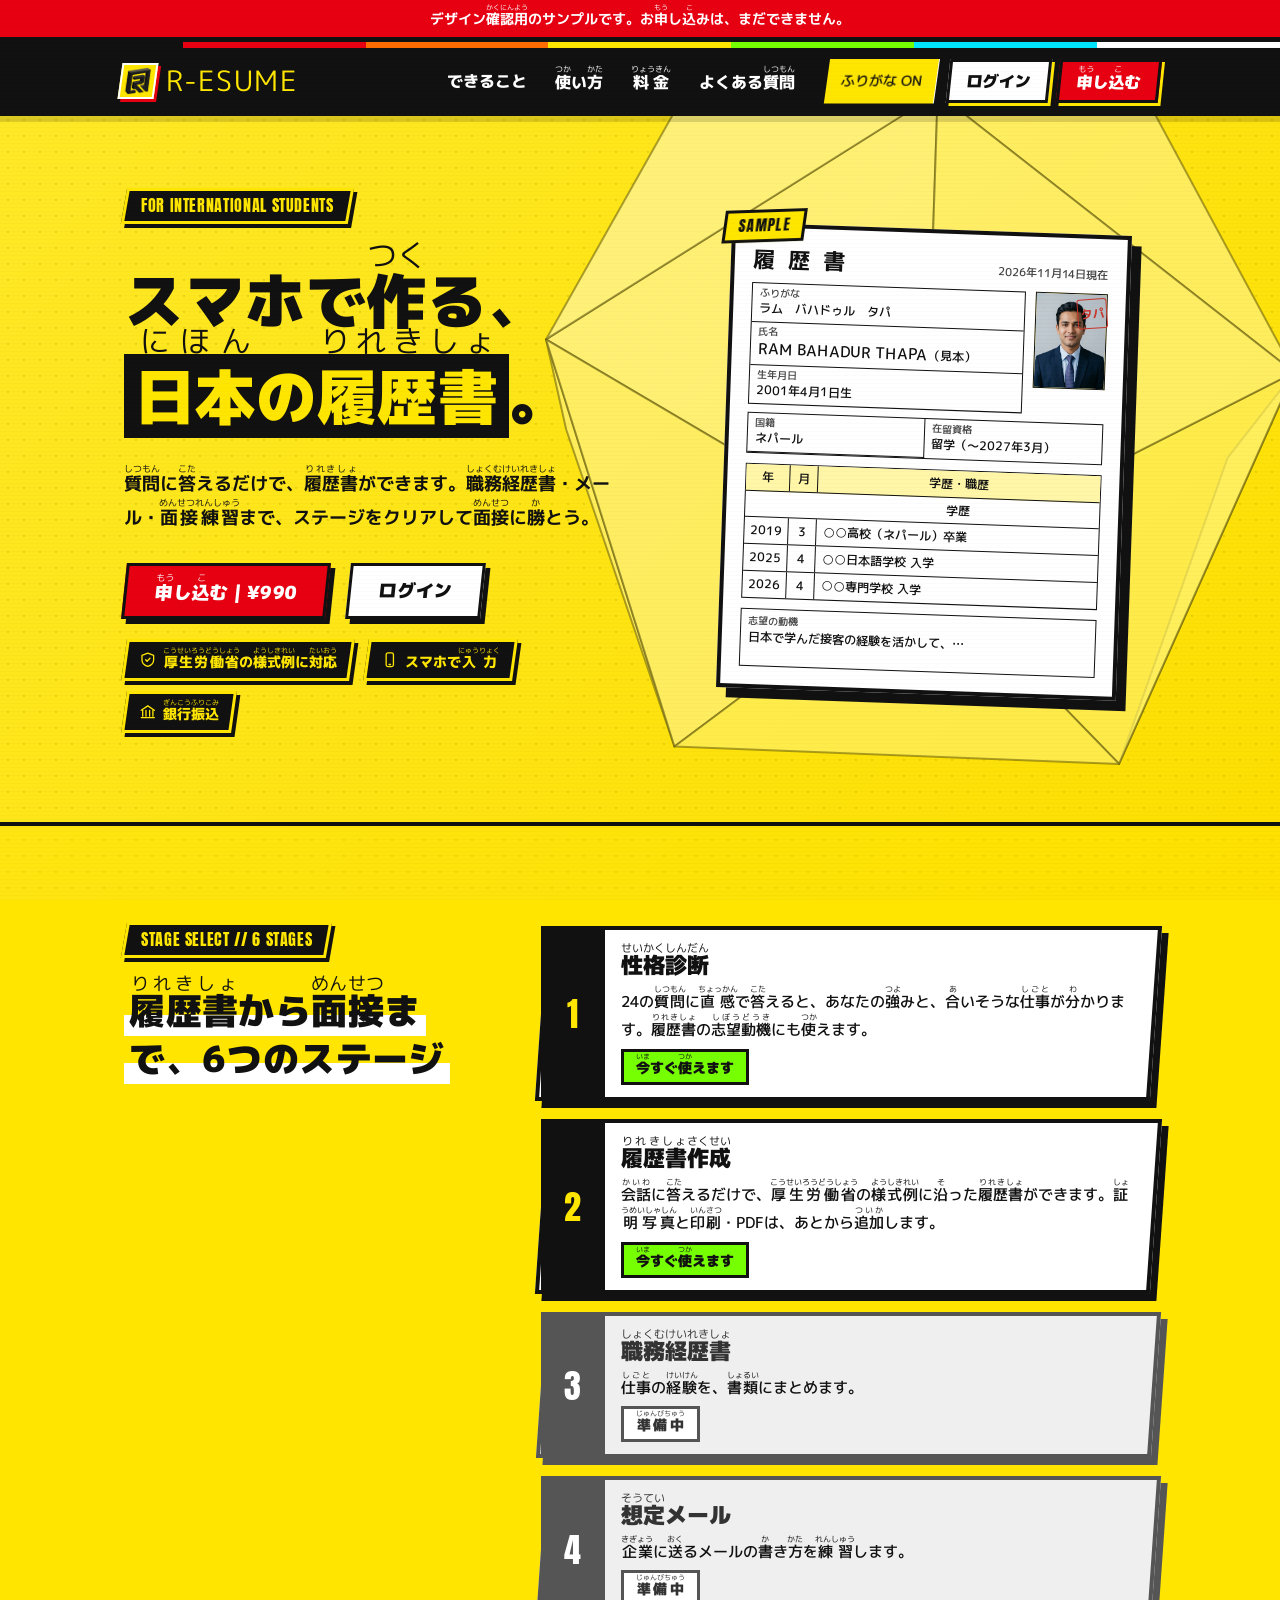
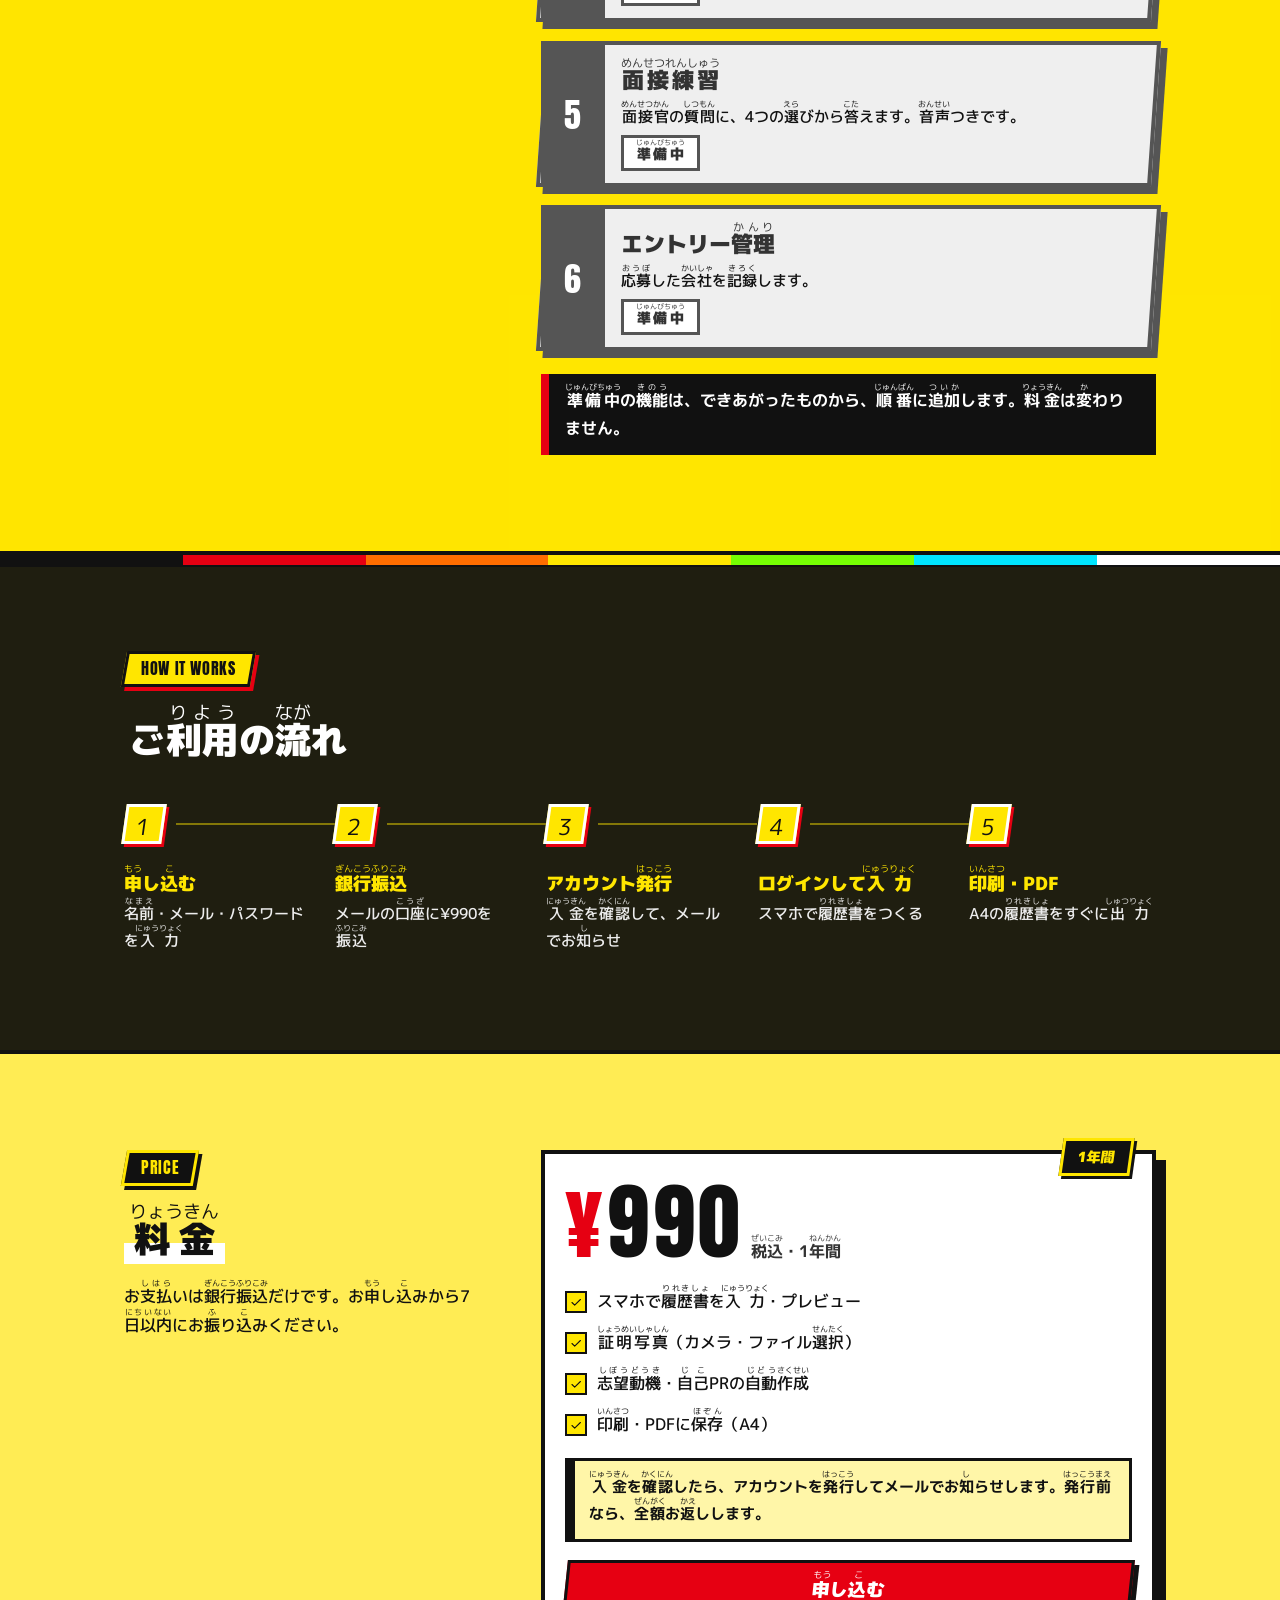
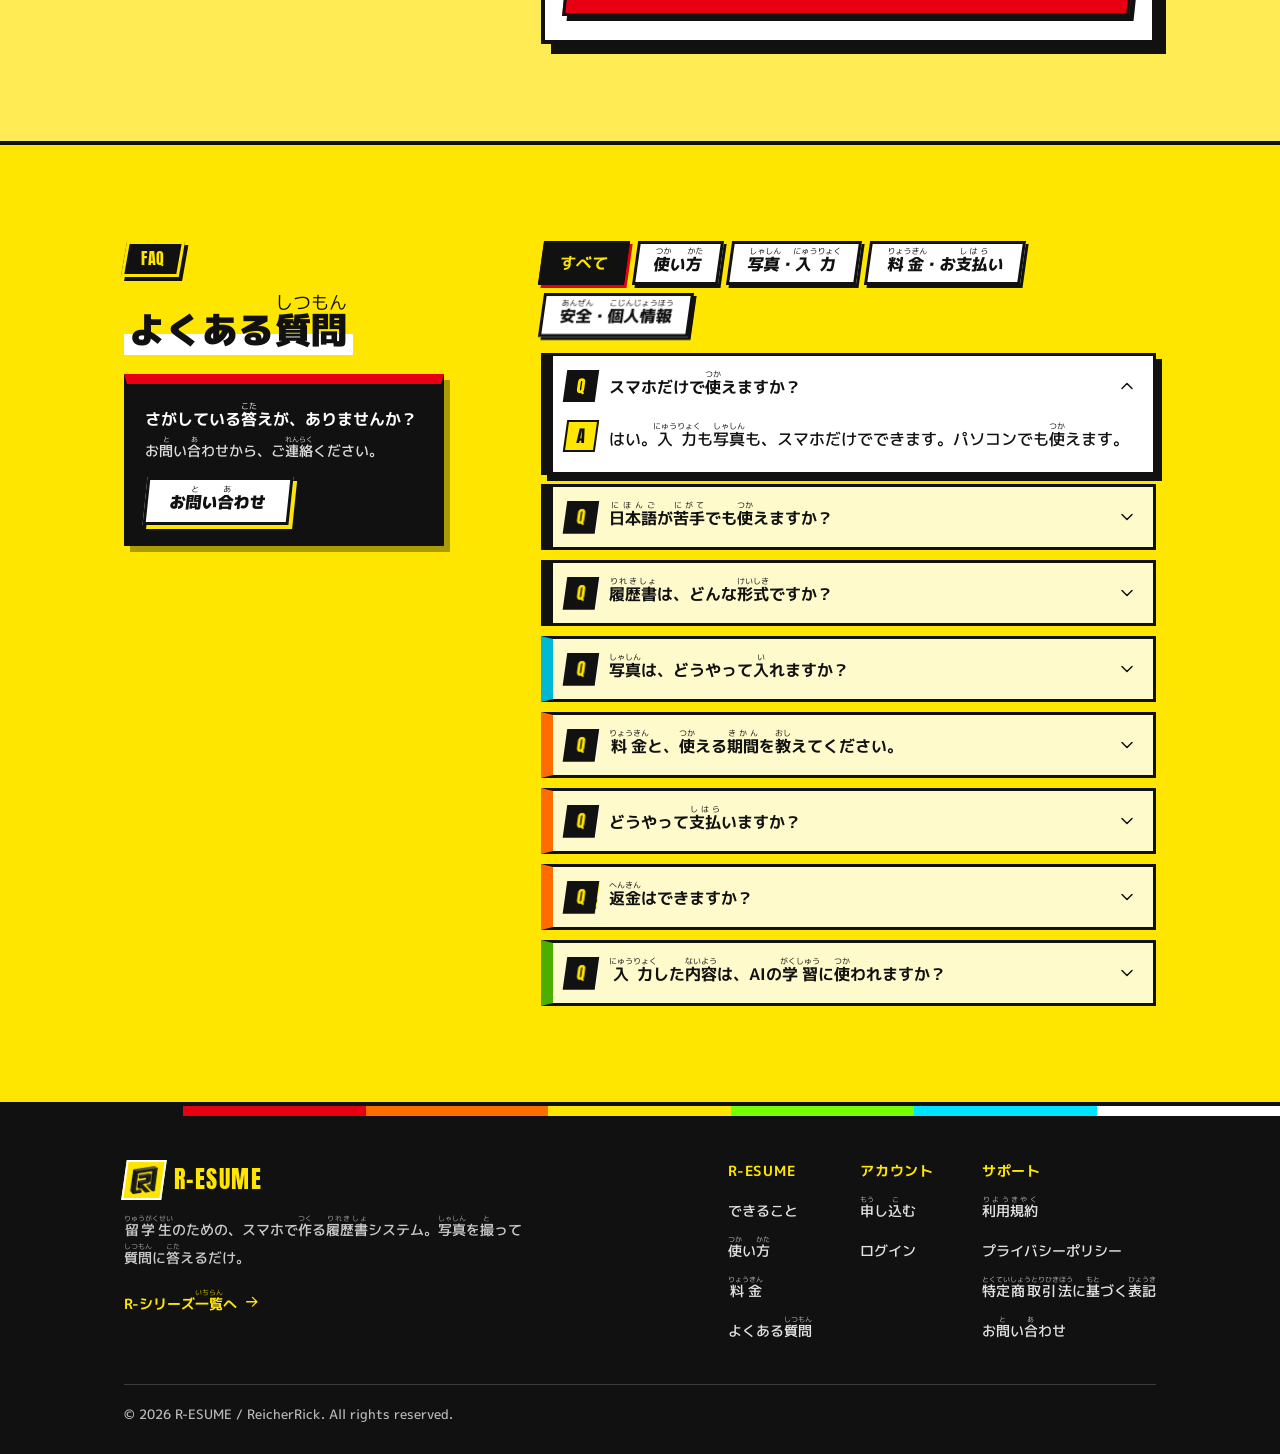
==== commit 44207b25: "LPの見出しのふりがなと黒い帯の間をあける" ====
--- a/frontend/user/index.html
+++ b/frontend/user/index.html
@@ -15,7 +15,7 @@
 <link href="css/lp.css?v=20261115c" rel="stylesheet"/>
 <link href="css/game.css?v=20261116b" rel="stylesheet"/>
 <link href="css/lp-game.css?v=20261116b" rel="stylesheet"/>
-<link href="css/lp-yellow.css?v=20261117a" rel="stylesheet"/>
+<link href="css/lp-yellow.css?v=20261117b" rel="stylesheet"/>
 <script src="js/i18n.js?v=20261116b"></script>
 <script>
         document.documentElement.classList.add('js');
--- a/frontend/user/css/lp-yellow.css
+++ b/frontend/user/css/lp-yellow.css
@@ -85,7 +85,9 @@
 /* ===== 最初の画面 ===== */
 .hero h1 { font-family: var(--font); font-weight: 900; color: var(--k); letter-spacing: .01em; }
 .hero .hl { background: var(--k); color: var(--y); padding: 0 .18em; margin: 0; box-decoration-break: clone; -webkit-box-decoration-break: clone; }
-.hero .hl rt { color: var(--k); }   /* ふりがなは黒い帯の外に出るので、黒にする */
+.hero .hl rt { color: var(--k); position: relative; top: -10px; }   /* ふりがなは黒い帯の外に出るので黒にし、帯から少しはなす */
+.hero h1 { line-height: 1.6; }   /* ふりがなを上にずらした分、行の間をあける */
+html.furigana-off .hero h1 { line-height: 1.3; }
 .hero-lead { color: var(--k); font-weight: 700; }
 .hero-tags { gap: 10px 14px; }
 .hero-tags li { background: var(--k); color: var(--y); border: 3px solid var(--y); box-shadow: 4px 4px 0 var(--k); border-radius: 0; padding: 4px 12px; font-weight: 800; transform: skewX(-8deg); }
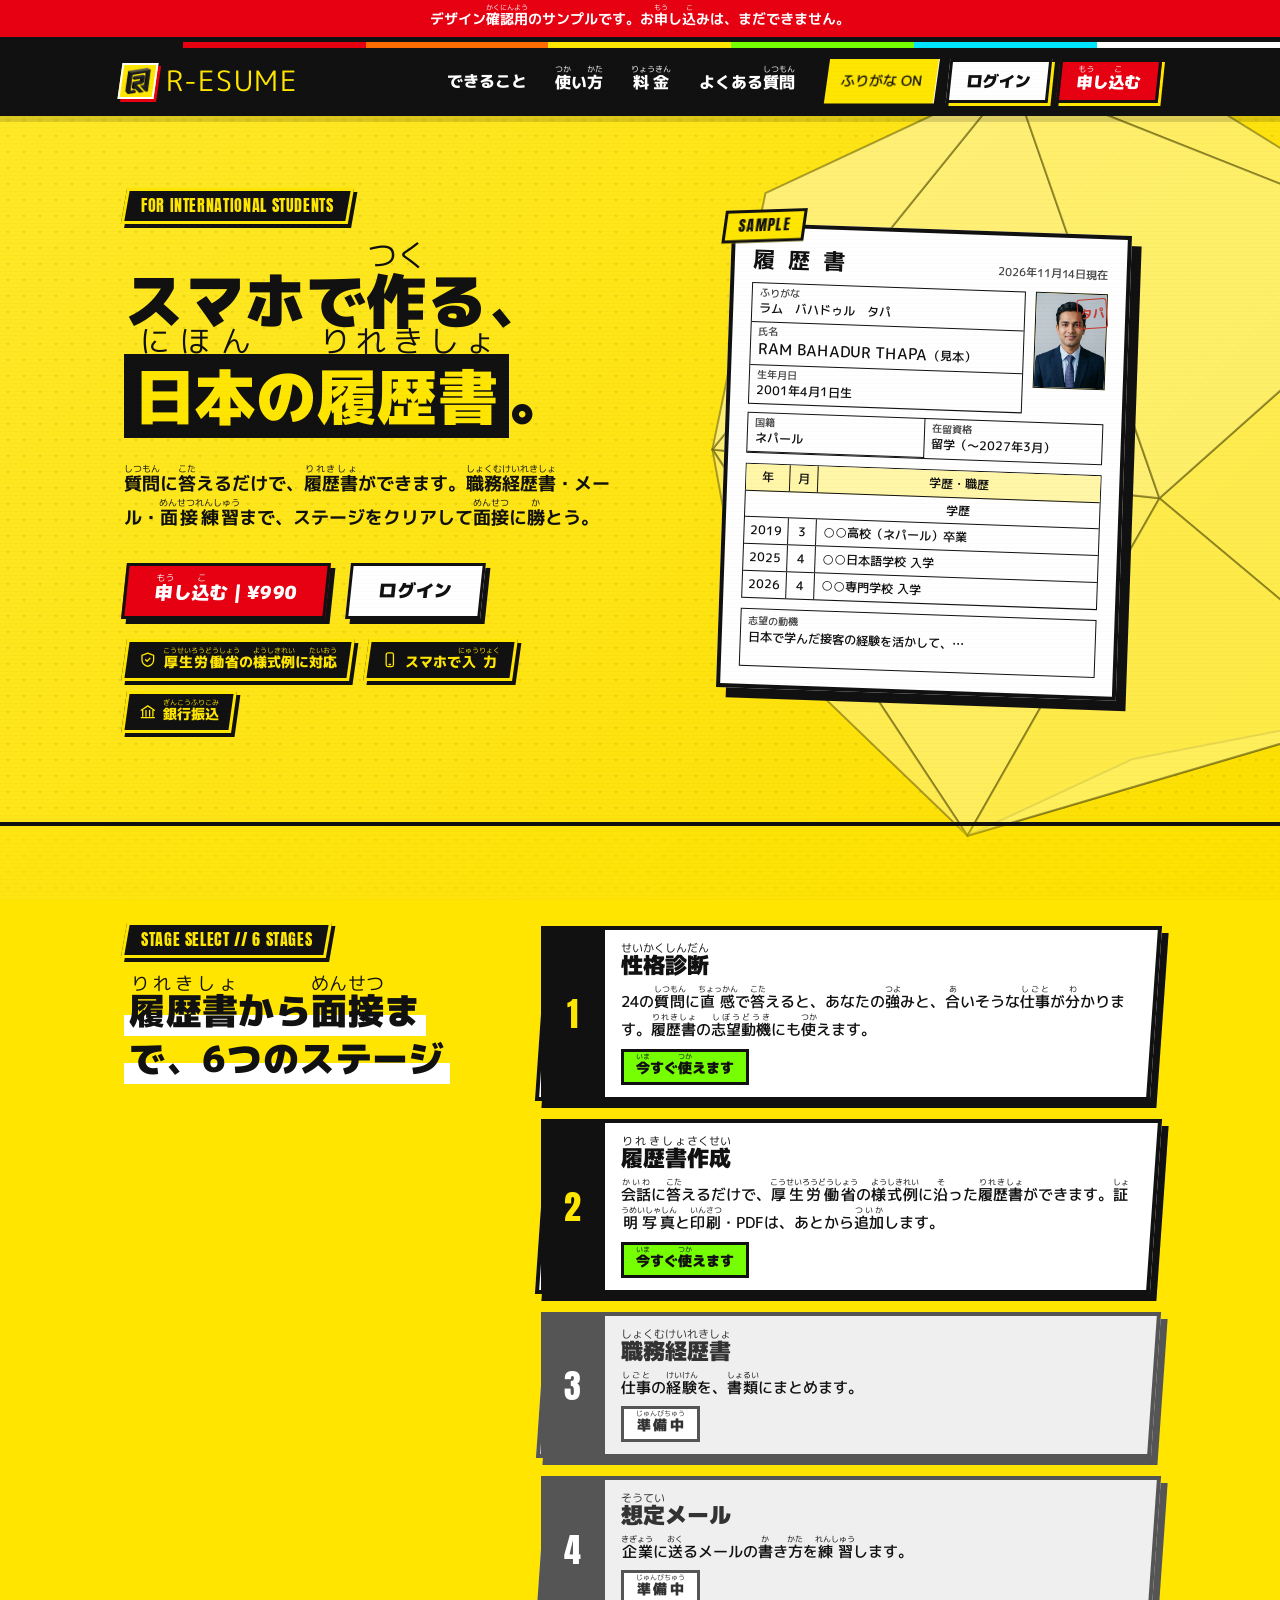
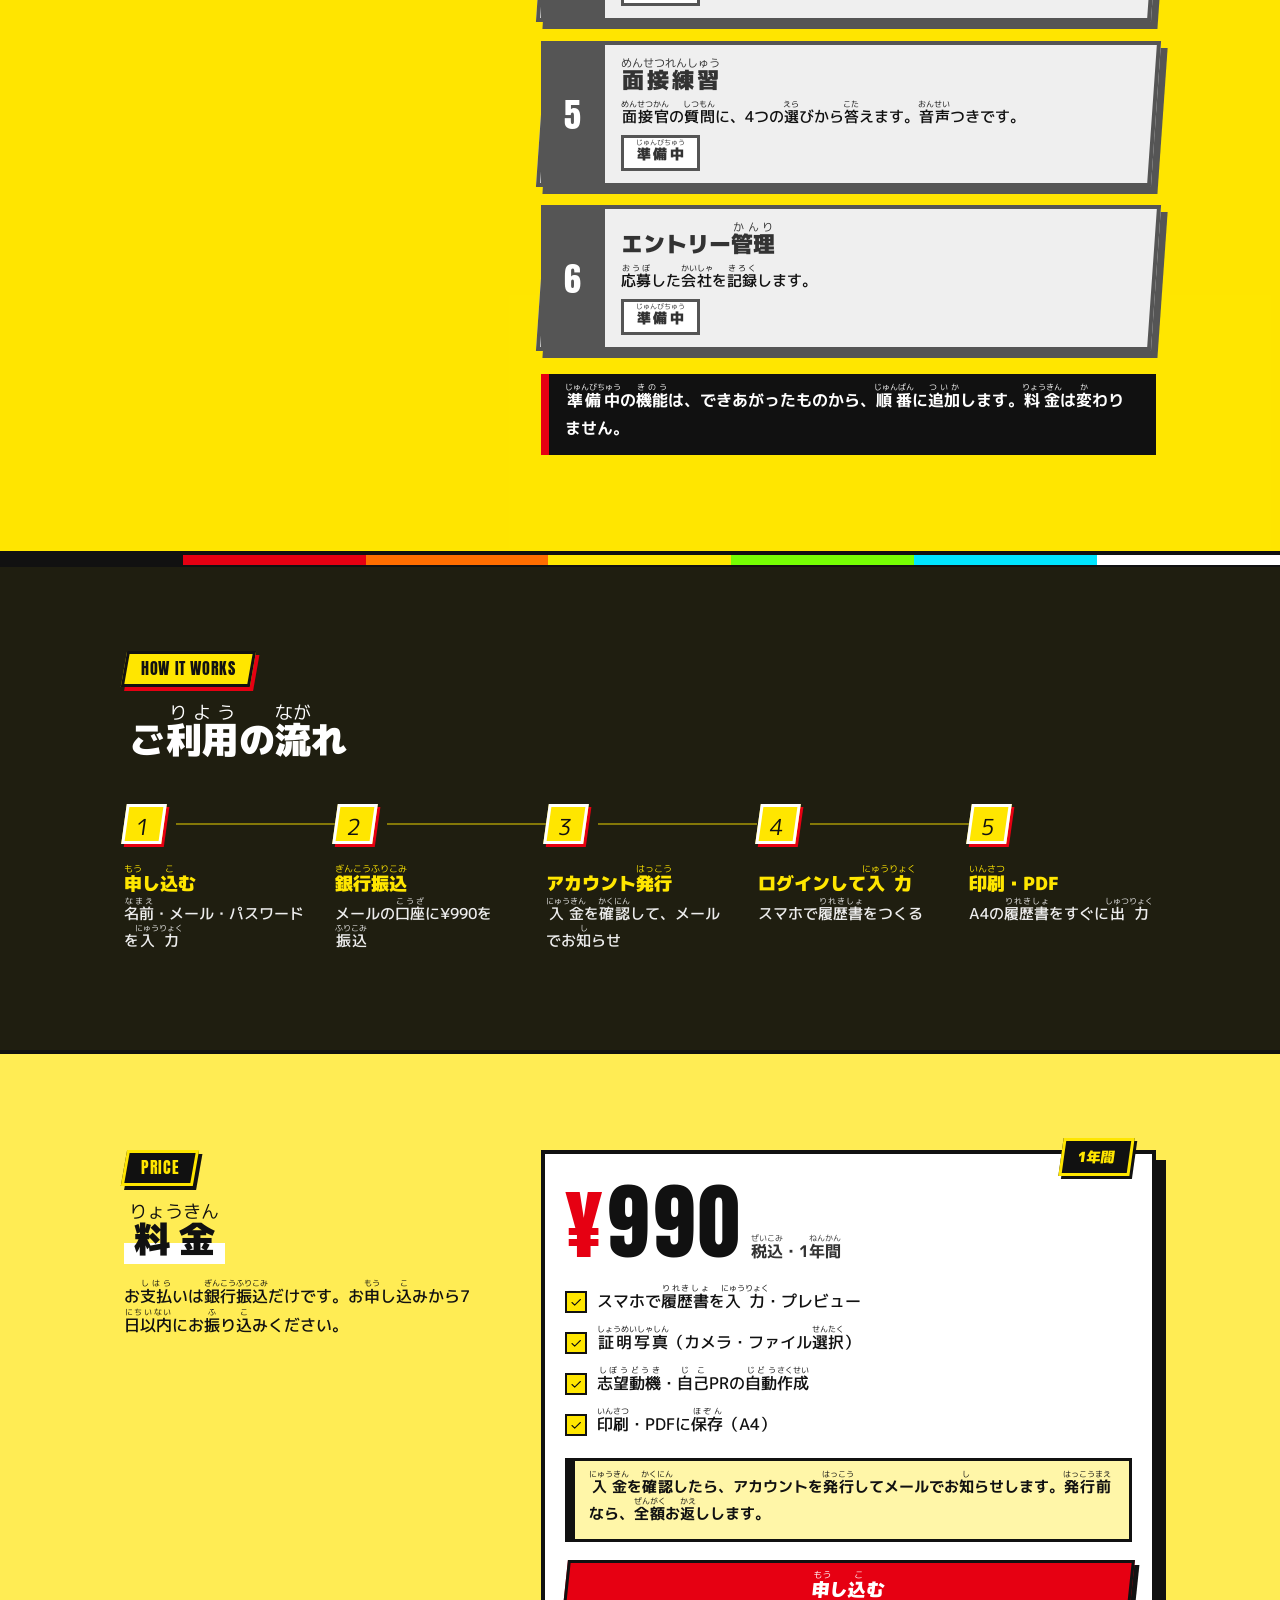
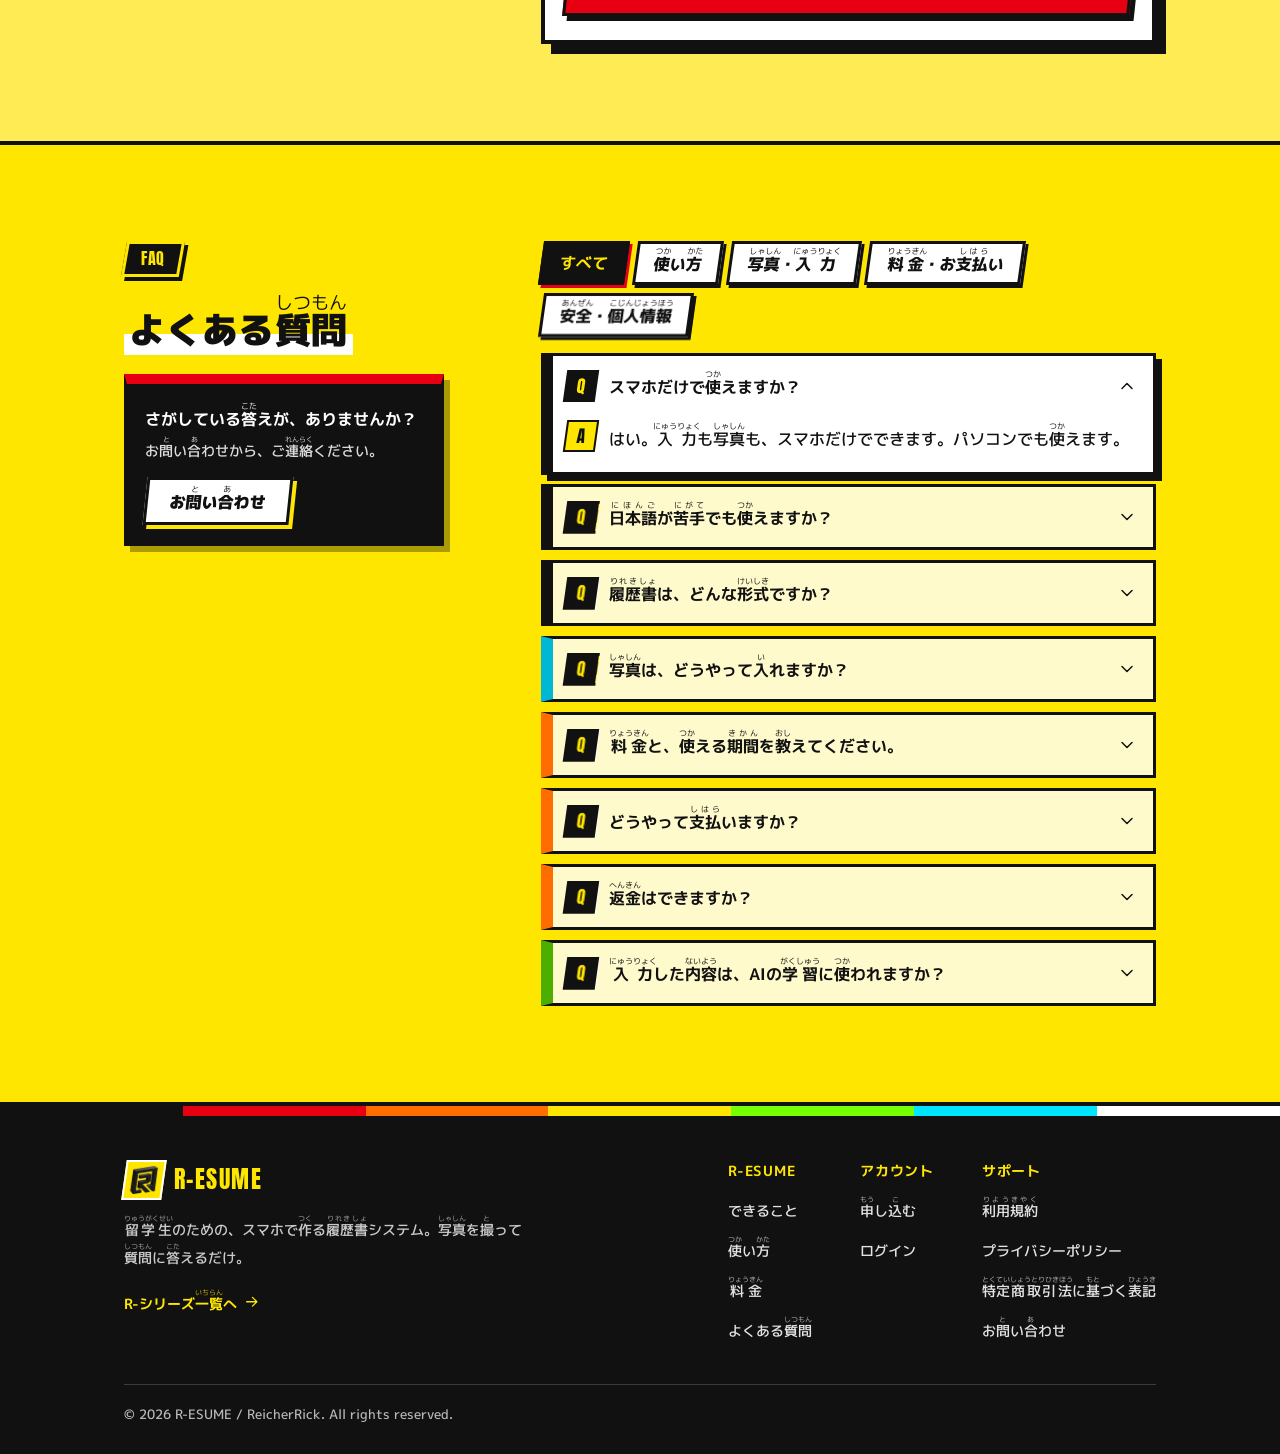
==== commit 512d3d14: "読み込み中の画面とログイン〜ホームを黄黒にそろえる" ====
--- a/frontend/user/index.html
+++ b/frontend/user/index.html
@@ -11,11 +11,11 @@
 <link href="https://fonts.googleapis.com" rel="preconnect"/>
 <link crossorigin="" href="https://fonts.gstatic.com" rel="preconnect"/>
 <link href="https://fonts.googleapis.com/css2?family=Anton&amp;family=M+PLUS+1p:wght@500;700;800;900&amp;display=swap" rel="stylesheet"/>
-<link href="css/loading.css?v=20261115c" rel="stylesheet"/>
+<link href="css/loading.css?v=20261117a" rel="stylesheet"/>
 <link href="css/lp.css?v=20261115c" rel="stylesheet"/>
 <link href="css/game.css?v=20261116b" rel="stylesheet"/>
 <link href="css/lp-game.css?v=20261116b" rel="stylesheet"/>
-<link href="css/lp-yellow.css?v=20261117b" rel="stylesheet"/>
+<link href="css/lp-yellow.css?v=20261117c" rel="stylesheet"/>
 <script src="js/i18n.js?v=20261116b"></script>
 <script>
         document.documentElement.classList.add('js');
@@ -23,7 +23,7 @@
     </script>
 </head>
 <body>
-<script src="js/loading.js?v=20261115c"></script>
+<script src="js/loading.js?v=20261117a"></script>
 <svg aria-hidden="true" class="sprite" height="0" width="0">
 <symbol id="i-camera" viewBox="0 0 24 24"><path d="M4 8h3l2-3h6l2 3h3a1 1 0 0 1 1 1v10a1 1 0 0 1-1 1H4a1 1 0 0 1-1-1V9a1 1 0 0 1 1-1z"></path><circle cx="12" cy="13.5" r="3.5"></circle></symbol>
 <symbol id="i-steps" viewBox="0 0 24 24"><path d="M9 6h11M9 12h11M9 18h11M4 6l1 1 2-2M4 12l1 1 2-2M4 18l1 1 2-2"></path></symbol>
--- a/frontend/user/css/loading.css
+++ b/frontend/user/css/loading.css
@@ -1,18 +1,21 @@
-/* R-ESUME 共通ローディング画面（どのページでも使う） */
-#rLoading { position: fixed; inset: 0; width: 100vw; height: 100vh; height: 100dvh; max-width: none; max-height: none; margin: 0; padding: 0; border: 0; border-radius: 0; box-shadow: none; overflow: hidden; color: #14243A; background: radial-gradient(circle at 50% 38%, #FFFFFF 0%, #E6F0FA 60%, #CFE3F7 100%); }
+/* R-ESUME 共通ローディング画面（どのページでも使う）。2026-11-17 から黄×黒（LP と同じ） */
+#rLoading { position: fixed; inset: 0; width: 100vw; height: 100vh; height: 100dvh; max-width: none; max-height: none; margin: 0; padding: 0; border: 0; border-radius: 0; box-shadow: none; overflow: hidden; color: #111111;
+    background-color: #FFE600; background-image: radial-gradient(rgba(17,17,17,.14) 1.5px, transparent 1.5px); background-size: 16px 16px; }
 #rLoading[open] { display: grid; place-items: center; }
-#rLoading::backdrop { background: #E6F0FA; }
+#rLoading::backdrop { background: #FFE600; }
+#rLoading::before { content: ""; position: absolute; left: 0; right: 0; top: 0; height: 10px; border-bottom: 2px solid #111;
+    background: linear-gradient(90deg, #111 0 14.28%, #E60012 14.28% 28.56%, #FF6D00 28.56% 42.84%, #FFE600 42.84% 57.12%, #76FF03 57.12% 71.4%, #00E5FF 71.4% 85.68%, #FFF 85.68% 100%); }
 html.is-loading { overflow: hidden; }
 .rl-box { display: grid; justify-items: center; gap: 14px; padding: 24px; text-align: center; }
 .rl-canvas { width: 220px; height: 220px; display: block; }
-.rl-logo { display: inline-flex; align-items: center; gap: 10px; }
-.rl-name { font-size: 22px; font-weight: 700; letter-spacing: .04em; font-family: "IBM Plex Sans JP", "Hiragino Sans", "Yu Gothic", "Meiryo", sans-serif; }
-.rl-text { font-family: "IBM Plex Sans JP", "Hiragino Sans", "Yu Gothic", "Meiryo", sans-serif; font-size: 16px; line-height: 1.8; }
-.rl-text .rl-en { display: block; font-size: 14px; color: #4A5C73; line-height: 1.5; }
+.rl-logo { display: inline-flex; align-items: center; gap: 10px; padding: 2px 18px; background: #111; border: 3px solid #fff; box-shadow: 5px 5px 0 #E60012; transform: skewX(-8deg); }
+.rl-name { display: inline-block; transform: skewX(8deg); color: #FFE600; font-size: 28px; font-weight: 400; letter-spacing: .06em; font-family: "Anton", "M PLUS 1p", "Hiragino Sans", "Yu Gothic", "Meiryo", sans-serif; }
+.rl-text { font-family: "M PLUS 1p", "Hiragino Sans", "Yu Gothic", "Meiryo", sans-serif; font-size: 16px; font-weight: 700; line-height: 1.8; color: #111; }
+.rl-text .rl-en { display: block; font-size: 14px; color: #333; line-height: 1.5; }
 .rl-dots { display: inline-flex; gap: 4px; margin-left: 2px; vertical-align: middle; }
-.rl-dots i { width: 6px; height: 6px; border-radius: 50%; background: #2160AD; animation: rl-bounce 1.2s ease-in-out infinite; }
-.rl-dots i:nth-child(2) { animation-delay: .15s; background: #1E88C8; }
-.rl-dots i:nth-child(3) { animation-delay: .3s; background: #FFB800; }
+.rl-dots i { width: 7px; height: 7px; border-radius: 0; background: #111; animation: rl-bounce 1.2s ease-in-out infinite; }
+.rl-dots i:nth-child(2) { animation-delay: .15s; background: #111; }
+.rl-dots i:nth-child(3) { animation-delay: .3s; background: #E60012; }
 @keyframes rl-bounce { 0%, 80%, 100% { transform: translateY(0); opacity: .5; } 40% { transform: translateY(-6px); opacity: 1; } }
 html.furigana-off #rLoading rt { display: none; }
 ruby rt { font-size: 0.5em; }
--- a/frontend/user/css/lp-yellow.css
+++ b/frontend/user/css/lp-yellow.css
@@ -166,15 +166,6 @@
 .dlg-body .field input:focus { outline: 3px solid var(--k); outline-offset: 2px; background: var(--y-soft); }
 .dlg-body .hint { color: var(--k); border-left-color: var(--k); }
 
-/* ===== 読み込み中の画面（LP の中だけ） ===== */
-#rLoading { background: var(--y); background-image: radial-gradient(rgba(17,17,17,.14) 1.5px, transparent 1.5px); background-size: 16px 16px; color: var(--k); }
-#rLoading::backdrop { background: var(--y); }
-.rl-name { font-family: var(--font-en); font-weight: 400; letter-spacing: .06em; font-size: 28px; }
-.rl-text { font-family: var(--font); font-weight: 700; }
-.rl-text .rl-en { color: #333; }
-.rl-dots i, .rl-dots i:nth-child(2) { background: var(--k); }
-.rl-dots i:nth-child(3) { background: var(--red); }
-
 @media (min-width: 768px) {
     .site-header .brand-name { font-size: 28px; }
     .price-big strong { font-size: 84px; }
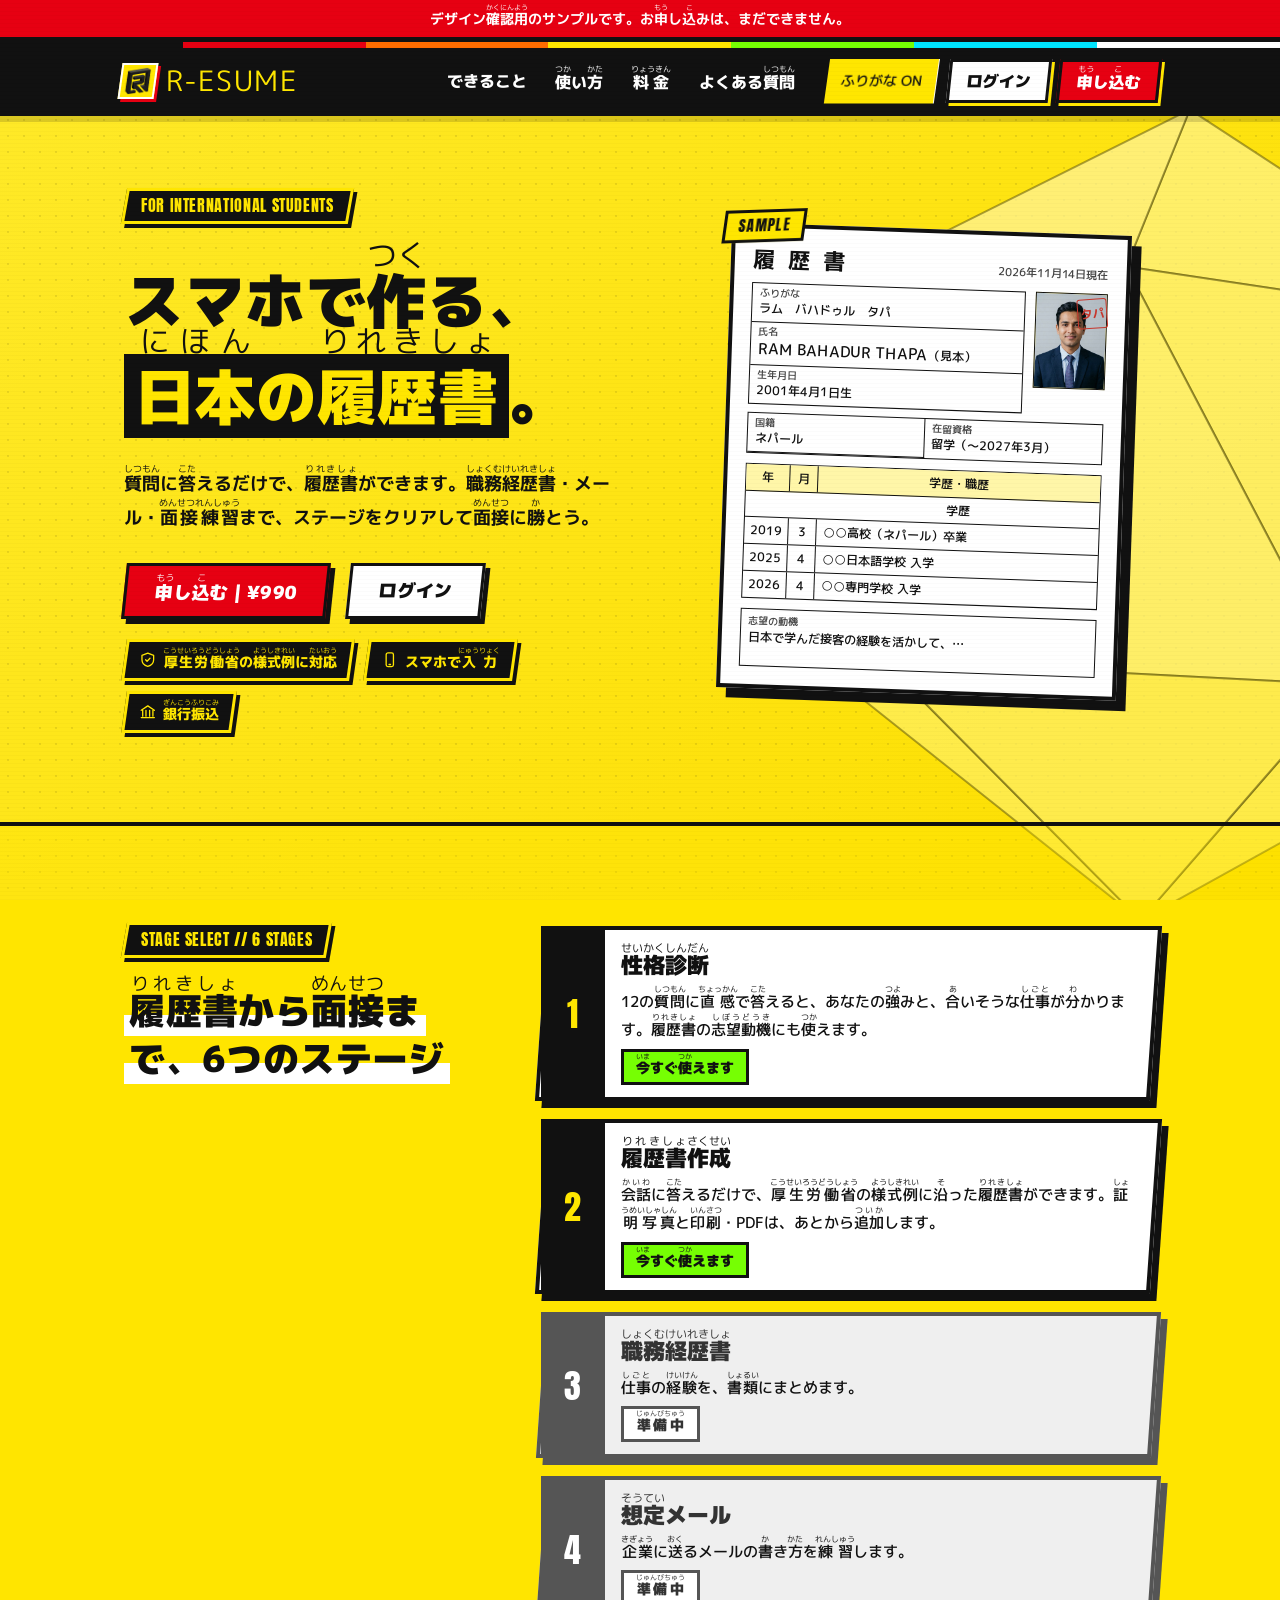
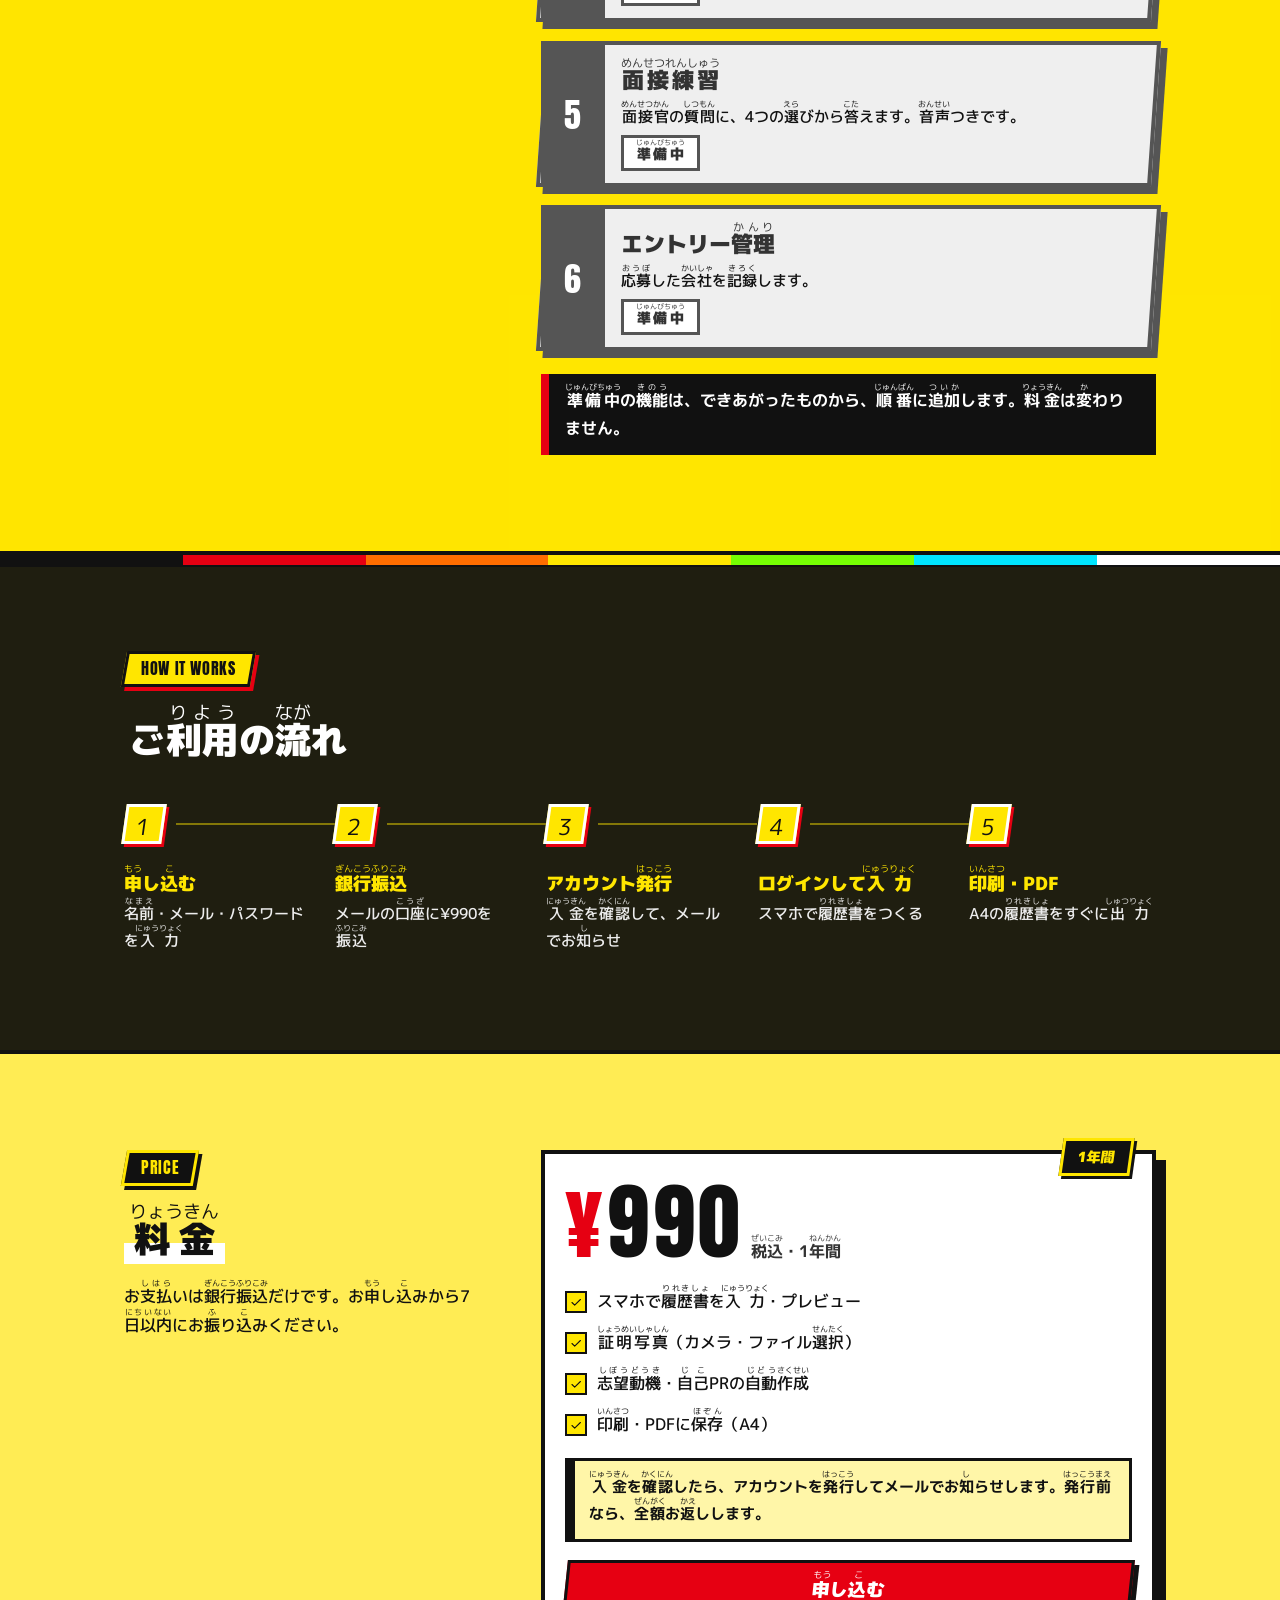
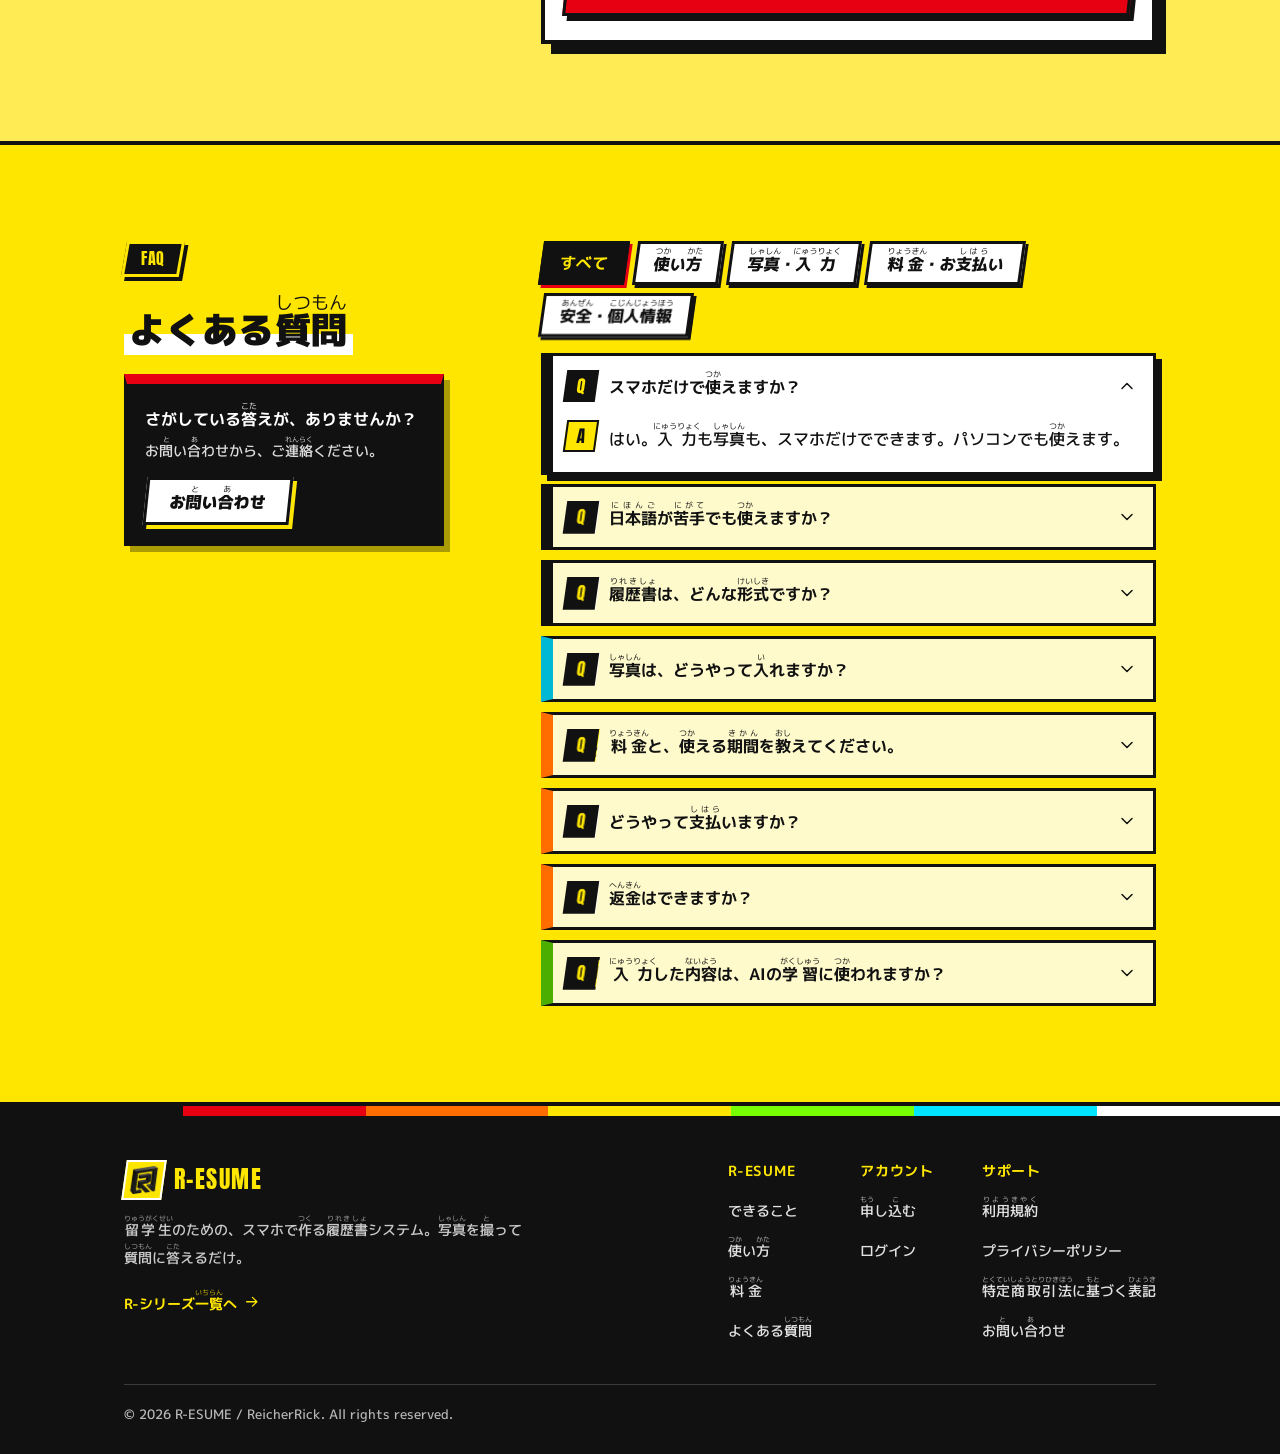
==== commit 2134055b: "STAGE 1 性格診断を作り直す（12問3択レジュメル）" ====
--- a/frontend/user/index.html
+++ b/frontend/user/index.html
@@ -127,7 +127,7 @@
 </div>
 <div>
 <ol class="stages">
-<li><div class="stage is-open"><span class="stage-no">1</span><span class="stage-body"><span class="stage-title"><span data-l="ja" lang="ja"><ruby>性格診断<rt>せいかくしんだん</rt></ruby></span></span><span class="stage-sub"><span data-l="ja" lang="ja">24の<ruby>質問<rt>しつもん</rt></ruby>に<ruby>直感<rt>ちょっかん</rt></ruby>で<ruby>答<rt>こた</rt></ruby>えると、あなたの<ruby>強<rt>つよ</rt></ruby>みと、<ruby>合<rt>あ</rt></ruby>いそうな<ruby>仕事<rt>しごと</rt></ruby>が<ruby>分<rt>わ</rt></ruby>かります。<ruby>履歴書<rt>りれきしょ</rt></ruby>の<ruby>志望動機<rt>しぼうどうき</rt></ruby>にも<ruby>使<rt>つか</rt></ruby>えます。</span></span><span class="stage-tag"><span data-l="ja" lang="ja"><ruby>今<rt>いま</rt></ruby>すぐ<ruby>使<rt>つか</rt></ruby>えます</span></span></span></div></li>
+<li><div class="stage is-open"><span class="stage-no">1</span><span class="stage-body"><span class="stage-title"><span data-l="ja" lang="ja"><ruby>性格診断<rt>せいかくしんだん</rt></ruby></span></span><span class="stage-sub"><span data-l="ja" lang="ja">12の<ruby>質問<rt>しつもん</rt></ruby>に<ruby>直感<rt>ちょっかん</rt></ruby>で<ruby>答<rt>こた</rt></ruby>えると、あなたの<ruby>強<rt>つよ</rt></ruby>みと、<ruby>合<rt>あ</rt></ruby>いそうな<ruby>仕事<rt>しごと</rt></ruby>が<ruby>分<rt>わ</rt></ruby>かります。<ruby>履歴書<rt>りれきしょ</rt></ruby>の<ruby>志望動機<rt>しぼうどうき</rt></ruby>にも<ruby>使<rt>つか</rt></ruby>えます。</span></span><span class="stage-tag"><span data-l="ja" lang="ja"><ruby>今<rt>いま</rt></ruby>すぐ<ruby>使<rt>つか</rt></ruby>えます</span></span></span></div></li>
 <li><div class="stage is-open"><span class="stage-no">2</span><span class="stage-body"><span class="stage-title"><span data-l="ja" lang="ja"><ruby>履歴書<rt>りれきしょ</rt></ruby><ruby>作成<rt>さくせい</rt></ruby></span></span><span class="stage-sub"><span data-l="ja" lang="ja"><ruby>会話<rt>かいわ</rt></ruby>に<ruby>答<rt>こた</rt></ruby>えるだけで、<ruby>厚生労働省<rt>こうせいろうどうしょう</rt></ruby>の<ruby>様式例<rt>ようしきれい</rt></ruby>に<ruby>沿<rt>そ</rt></ruby>った<ruby>履歴書<rt>りれきしょ</rt></ruby>ができます。<ruby>証明写真<rt>しょうめいしゃしん</rt></ruby>と<ruby>印刷<rt>いんさつ</rt></ruby>・PDFは、あとから<ruby>追加<rt>ついか</rt></ruby>します。</span></span><span class="stage-tag"><span data-l="ja" lang="ja"><ruby>今<rt>いま</rt></ruby>すぐ<ruby>使<rt>つか</rt></ruby>えます</span></span></span></div></li>
 <li><div class="stage is-soon"><span class="stage-no">3</span><span class="stage-body"><span class="stage-title"><span data-l="ja" lang="ja"><ruby>職務経歴書<rt>しょくむけいれきしょ</rt></ruby></span></span><span class="stage-sub"><span data-l="ja" lang="ja"><ruby>仕事<rt>しごと</rt></ruby>の<ruby>経験<rt>けいけん</rt></ruby>を、<ruby>書類<rt>しょるい</rt></ruby>にまとめます。</span></span><span class="stage-tag"><span data-l="ja" lang="ja"><ruby>準備中<rt>じゅんびちゅう</rt></ruby></span></span></span></div></li>
 <li><div class="stage is-soon"><span class="stage-no">4</span><span class="stage-body"><span class="stage-title"><span data-l="ja" lang="ja"><ruby>想定<rt>そうてい</rt></ruby>メール</span></span><span class="stage-sub"><span data-l="ja" lang="ja"><ruby>企業<rt>きぎょう</rt></ruby>に<ruby>送<rt>おく</rt></ruby>るメールの<ruby>書<rt>か</rt></ruby>き<ruby>方<rt>かた</rt></ruby>を<ruby>練習<rt>れんしゅう</rt></ruby>します。</span></span><span class="stage-tag"><span data-l="ja" lang="ja"><ruby>準備中<rt>じゅんびちゅう</rt></ruby></span></span></span></div></li>
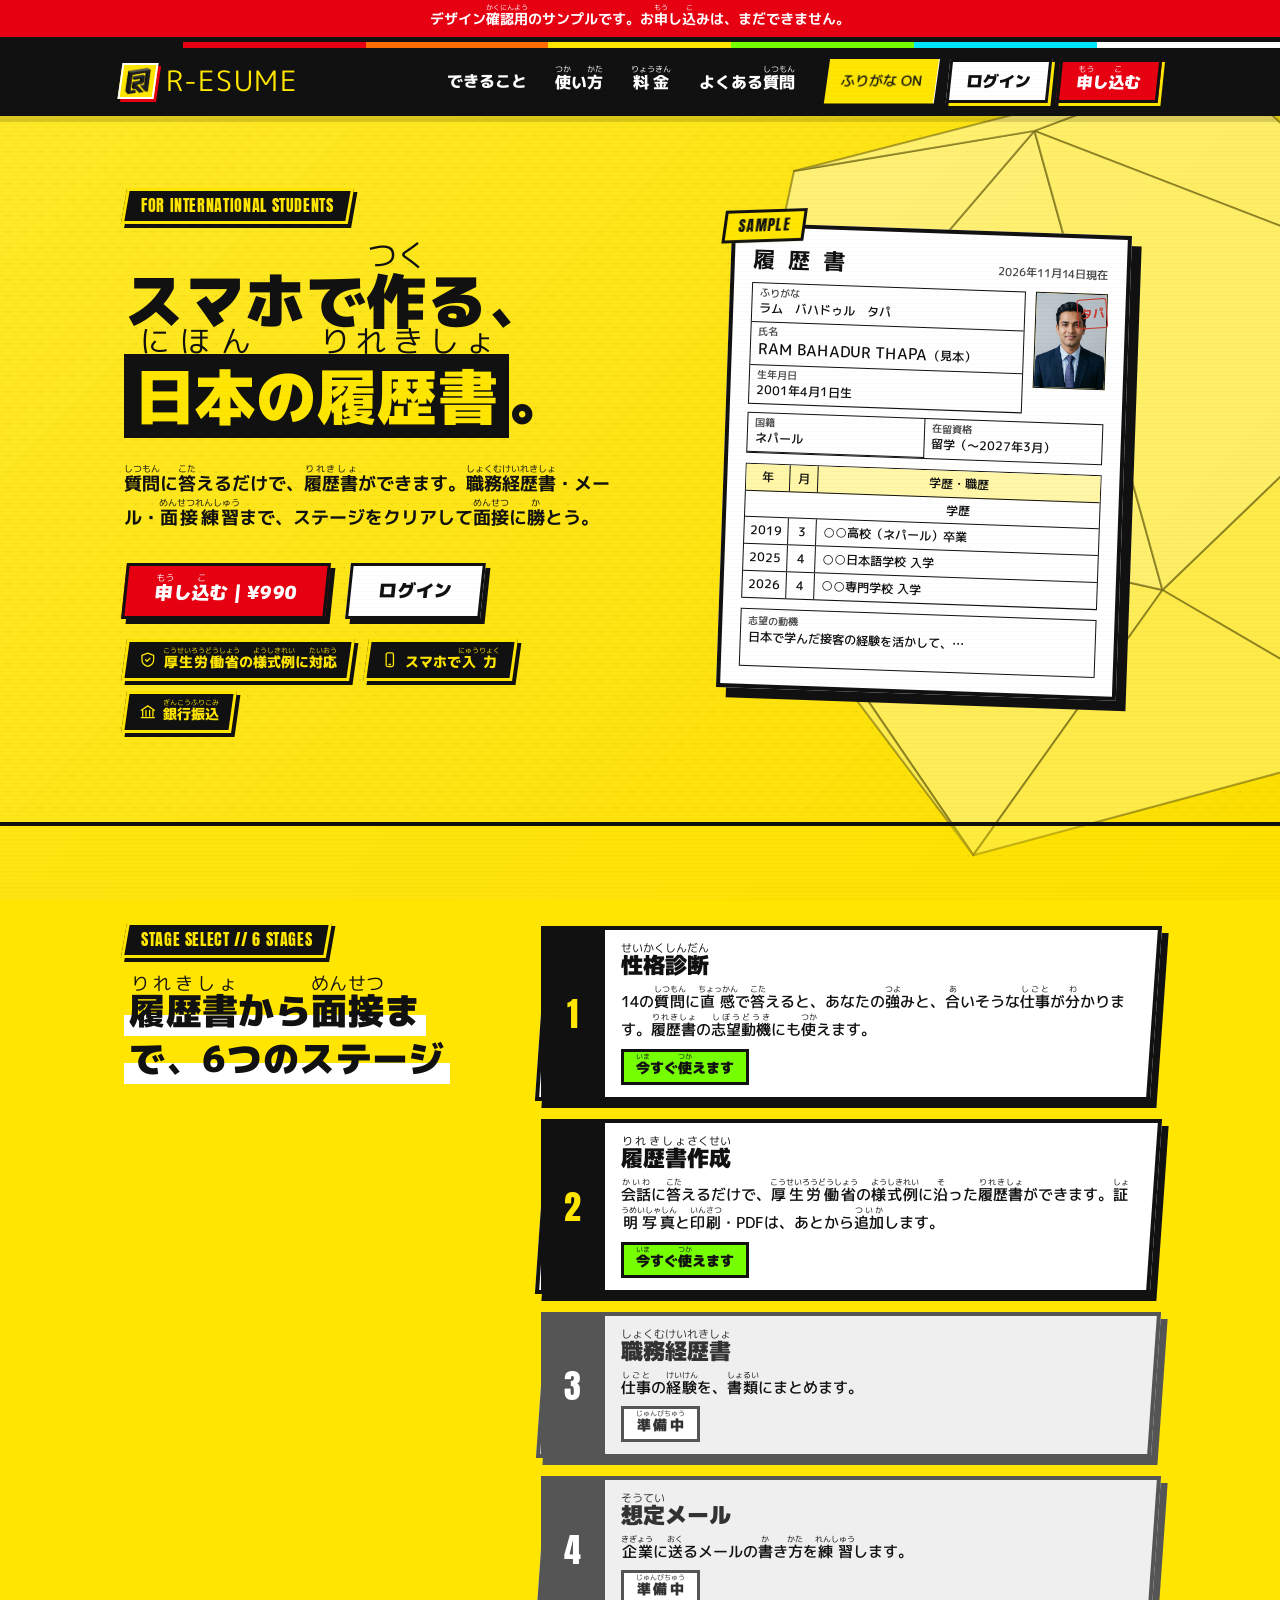
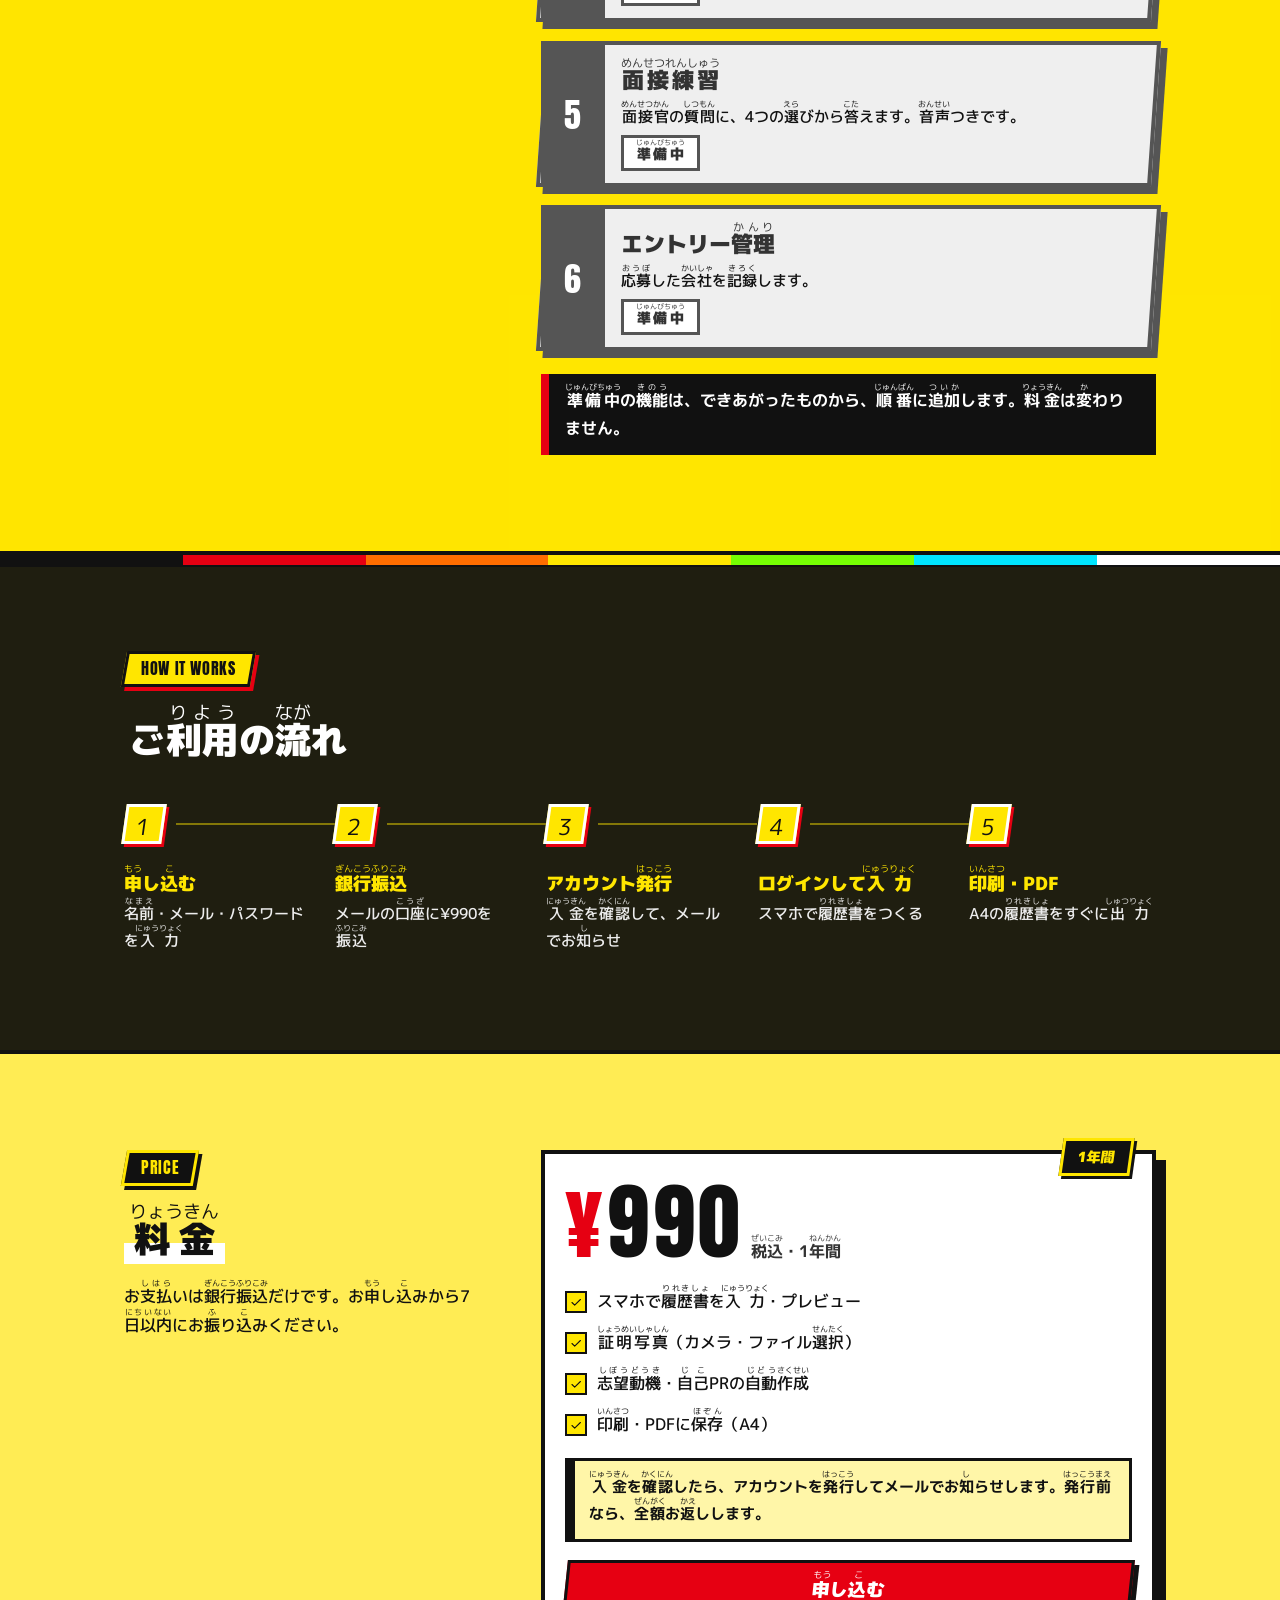
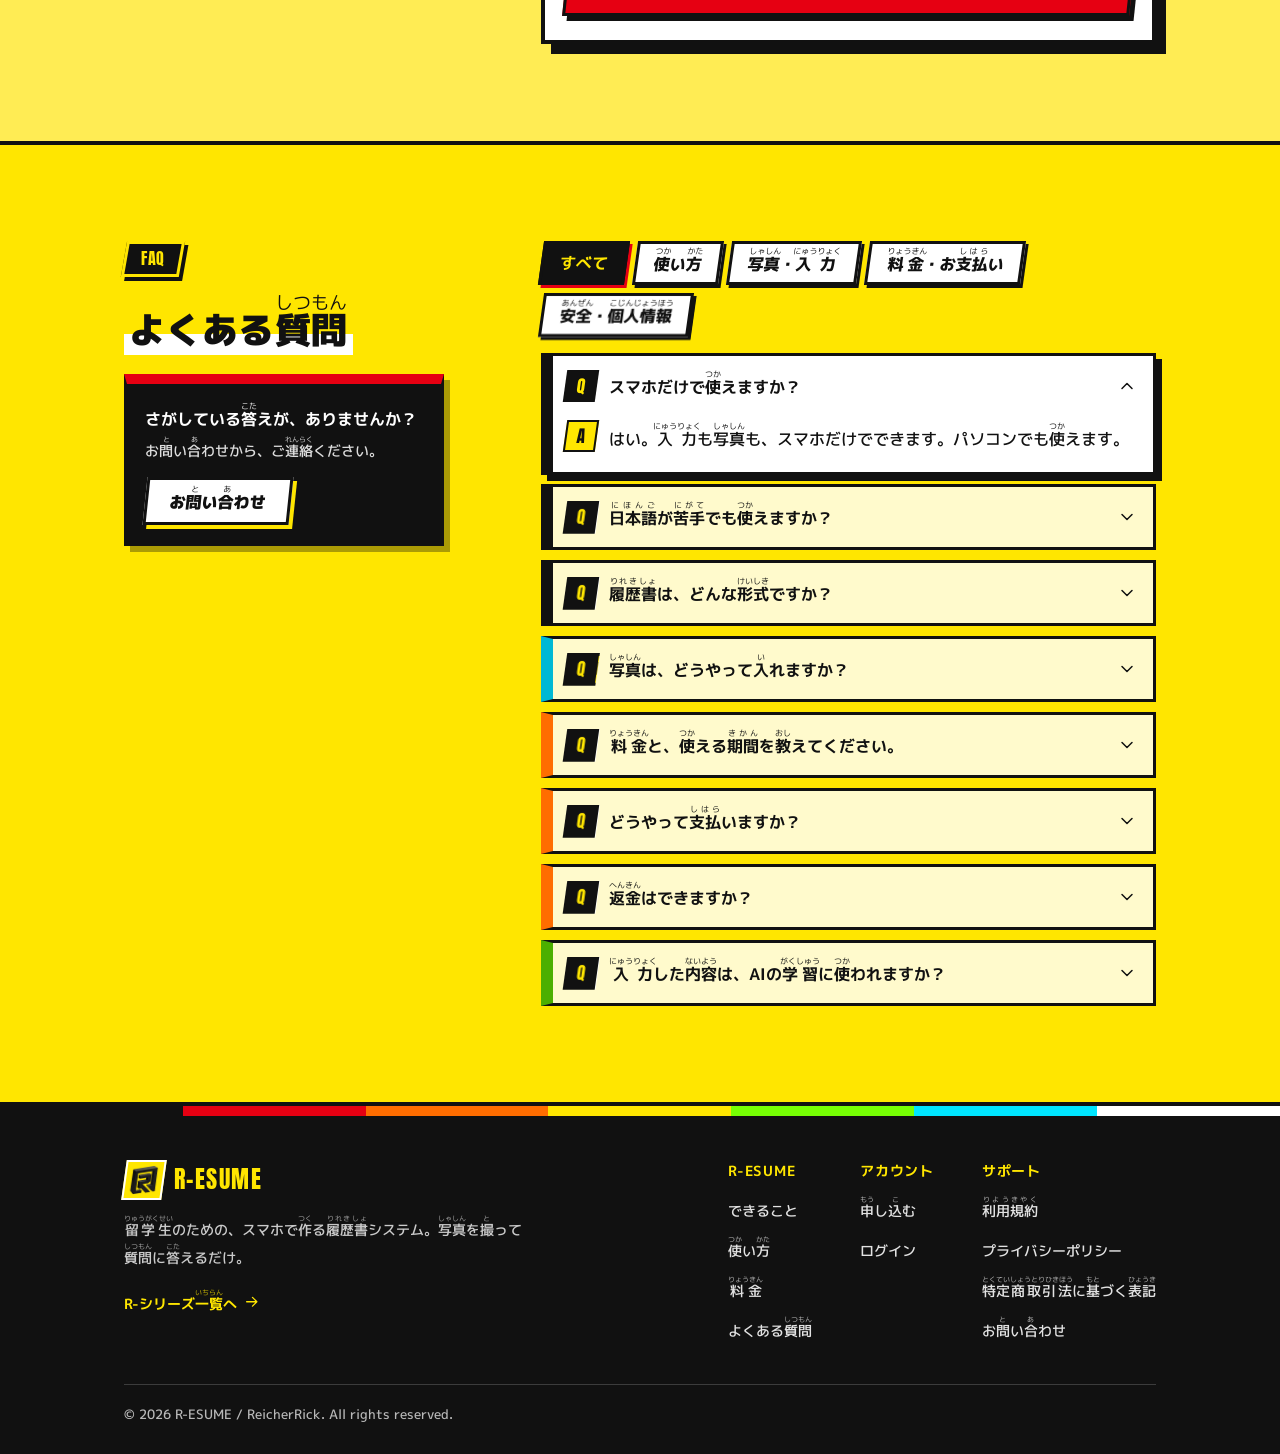
==== commit 85961f25: "性格診断を2択14問にして精度を上げる" ====
--- a/frontend/user/index.html
+++ b/frontend/user/index.html
@@ -127,7 +127,7 @@
 </div>
 <div>
 <ol class="stages">
-<li><div class="stage is-open"><span class="stage-no">1</span><span class="stage-body"><span class="stage-title"><span data-l="ja" lang="ja"><ruby>性格診断<rt>せいかくしんだん</rt></ruby></span></span><span class="stage-sub"><span data-l="ja" lang="ja">12の<ruby>質問<rt>しつもん</rt></ruby>に<ruby>直感<rt>ちょっかん</rt></ruby>で<ruby>答<rt>こた</rt></ruby>えると、あなたの<ruby>強<rt>つよ</rt></ruby>みと、<ruby>合<rt>あ</rt></ruby>いそうな<ruby>仕事<rt>しごと</rt></ruby>が<ruby>分<rt>わ</rt></ruby>かります。<ruby>履歴書<rt>りれきしょ</rt></ruby>の<ruby>志望動機<rt>しぼうどうき</rt></ruby>にも<ruby>使<rt>つか</rt></ruby>えます。</span></span><span class="stage-tag"><span data-l="ja" lang="ja"><ruby>今<rt>いま</rt></ruby>すぐ<ruby>使<rt>つか</rt></ruby>えます</span></span></span></div></li>
+<li><div class="stage is-open"><span class="stage-no">1</span><span class="stage-body"><span class="stage-title"><span data-l="ja" lang="ja"><ruby>性格診断<rt>せいかくしんだん</rt></ruby></span></span><span class="stage-sub"><span data-l="ja" lang="ja">14の<ruby>質問<rt>しつもん</rt></ruby>に<ruby>直感<rt>ちょっかん</rt></ruby>で<ruby>答<rt>こた</rt></ruby>えると、あなたの<ruby>強<rt>つよ</rt></ruby>みと、<ruby>合<rt>あ</rt></ruby>いそうな<ruby>仕事<rt>しごと</rt></ruby>が<ruby>分<rt>わ</rt></ruby>かります。<ruby>履歴書<rt>りれきしょ</rt></ruby>の<ruby>志望動機<rt>しぼうどうき</rt></ruby>にも<ruby>使<rt>つか</rt></ruby>えます。</span></span><span class="stage-tag"><span data-l="ja" lang="ja"><ruby>今<rt>いま</rt></ruby>すぐ<ruby>使<rt>つか</rt></ruby>えます</span></span></span></div></li>
 <li><div class="stage is-open"><span class="stage-no">2</span><span class="stage-body"><span class="stage-title"><span data-l="ja" lang="ja"><ruby>履歴書<rt>りれきしょ</rt></ruby><ruby>作成<rt>さくせい</rt></ruby></span></span><span class="stage-sub"><span data-l="ja" lang="ja"><ruby>会話<rt>かいわ</rt></ruby>に<ruby>答<rt>こた</rt></ruby>えるだけで、<ruby>厚生労働省<rt>こうせいろうどうしょう</rt></ruby>の<ruby>様式例<rt>ようしきれい</rt></ruby>に<ruby>沿<rt>そ</rt></ruby>った<ruby>履歴書<rt>りれきしょ</rt></ruby>ができます。<ruby>証明写真<rt>しょうめいしゃしん</rt></ruby>と<ruby>印刷<rt>いんさつ</rt></ruby>・PDFは、あとから<ruby>追加<rt>ついか</rt></ruby>します。</span></span><span class="stage-tag"><span data-l="ja" lang="ja"><ruby>今<rt>いま</rt></ruby>すぐ<ruby>使<rt>つか</rt></ruby>えます</span></span></span></div></li>
 <li><div class="stage is-soon"><span class="stage-no">3</span><span class="stage-body"><span class="stage-title"><span data-l="ja" lang="ja"><ruby>職務経歴書<rt>しょくむけいれきしょ</rt></ruby></span></span><span class="stage-sub"><span data-l="ja" lang="ja"><ruby>仕事<rt>しごと</rt></ruby>の<ruby>経験<rt>けいけん</rt></ruby>を、<ruby>書類<rt>しょるい</rt></ruby>にまとめます。</span></span><span class="stage-tag"><span data-l="ja" lang="ja"><ruby>準備中<rt>じゅんびちゅう</rt></ruby></span></span></span></div></li>
 <li><div class="stage is-soon"><span class="stage-no">4</span><span class="stage-body"><span class="stage-title"><span data-l="ja" lang="ja"><ruby>想定<rt>そうてい</rt></ruby>メール</span></span><span class="stage-sub"><span data-l="ja" lang="ja"><ruby>企業<rt>きぎょう</rt></ruby>に<ruby>送<rt>おく</rt></ruby>るメールの<ruby>書<rt>か</rt></ruby>き<ruby>方<rt>かた</rt></ruby>を<ruby>練習<rt>れんしゅう</rt></ruby>します。</span></span><span class="stage-tag"><span data-l="ja" lang="ja"><ruby>準備中<rt>じゅんびちゅう</rt></ruby></span></span></span></div></li>
